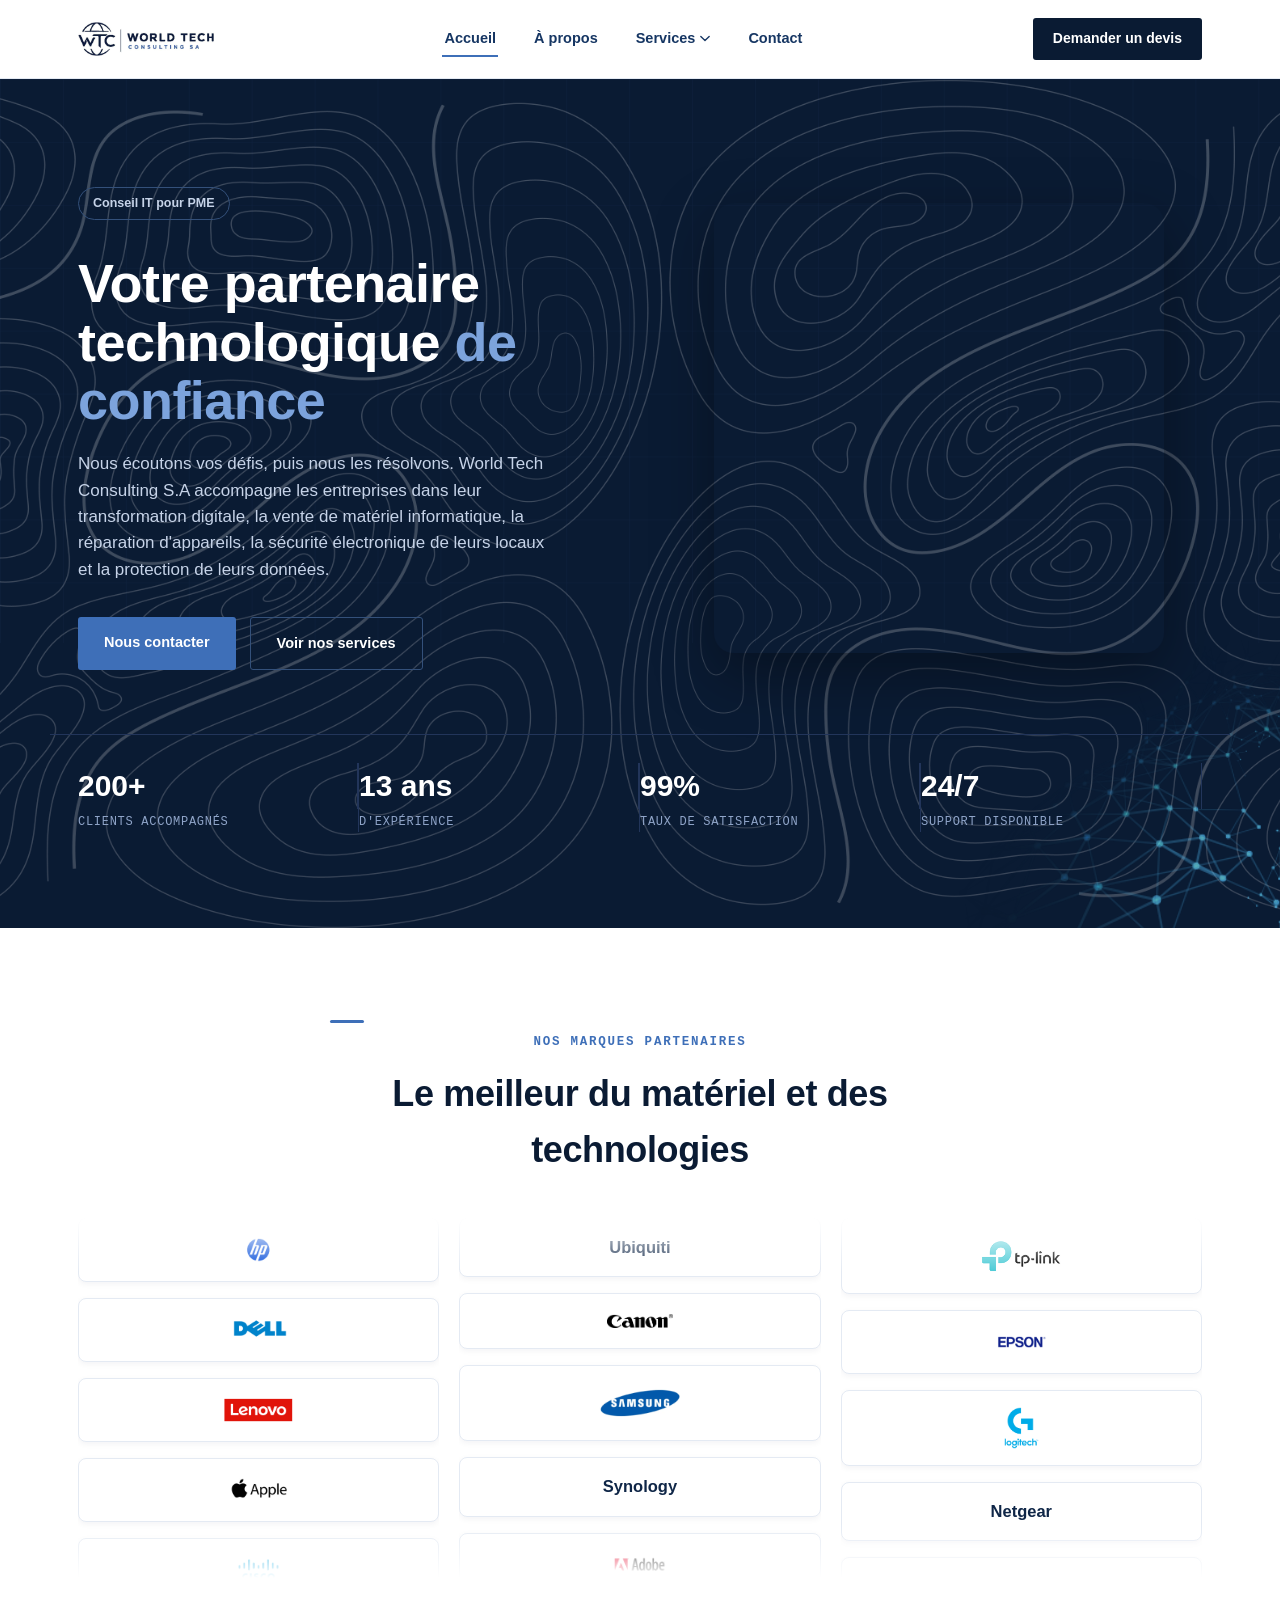
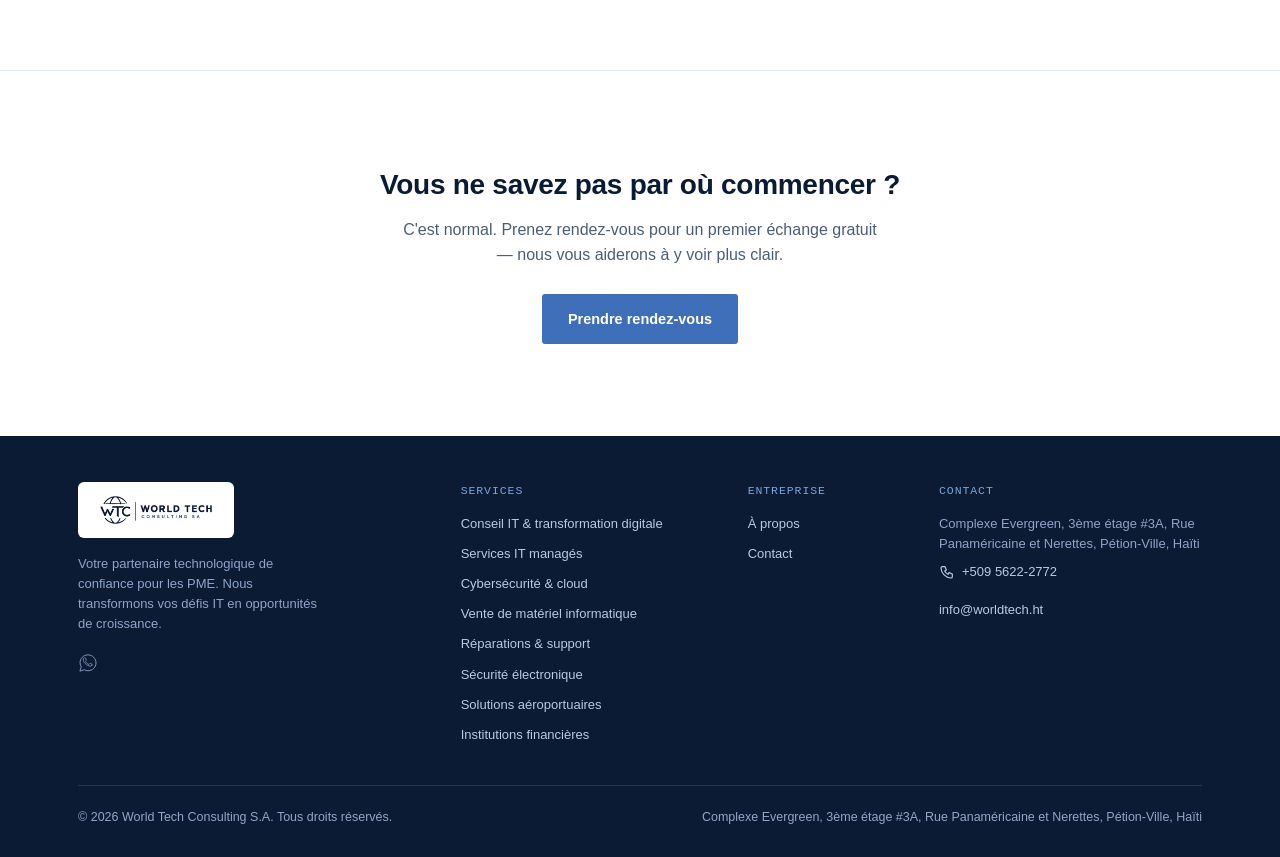
==== index.html @ 5b6a426f "Add files via upload" ====
<!DOCTYPE html>
<html lang="fr">
<head>
<meta charset="UTF-8">
<meta name="viewport" content="width=device-width, initial-scale=1.0">
<meta name="description" content="World Tech Consulting S.A — support technique, vente de matériel informatique, réparations et cybersécurité à Pétion-Ville, Haïti. Votre partenaire IT de confiance pour les PME.">
<title>World Tech Consulting S.A | Solutions Informatiques en Haïti</title>
<link rel="stylesheet" href="assets/vendor/bootstrap/bootstrap.min.css">
<link rel="stylesheet" href="css/styles.css">
<script type="application/ld+json">
{
  "@context": "https://schema.org",
  "@type": "LocalBusiness",
  "name": "World Tech Consulting S.A",
  "telephone": "+509 5622-2772",
  "email": "info@worldtech.ht",
  "address": {
    "@type": "PostalAddress",
    "streetAddress": "Complexe Evergreen, 3ème étage #3A, Rue Panaméricaine et Nerettes",
    "addressLocality": "Pétion-Ville",
    "addressCountry": "HT"
  }
}
</script>
</head>
<body>

<a href="#main-content" class="skip-link">Aller au contenu principal</a>

<header>
  <div class="container nav">
    <a href="#accueil" class="nav-logo-link" aria-label="World Tech Consulting S.A — retour à l'accueil">
      <img src="assets/logo/logo.png" alt="World Tech Consulting S.A" class="nav-logo">
    </a>
    <nav class="nav-links" id="navLinks">
      <a href="#accueil">Accueil</a>
      <a href="#apropos">À propos</a>
      <div class="nav-item-dropdown">
        <a href="#services" class="nav-dropdown-toggle">
          Services
          <svg class="nav-caret" viewBox="0 0 12 8" width="10" height="7" fill="none" aria-hidden="true"><path d="M1 1.5L6 6.5L11 1.5" stroke="currentColor" stroke-width="1.6" stroke-linecap="round" stroke-linejoin="round"/></svg>
        </a>
        <div class="nav-dropdown-panel">
          <a href="#services">Services</a>
          <a href="#materiel">Matériel</a>
          <a href="#reparations">Réparations</a>
          <a href="#securite">Sécurité</a>
          <a href="#aeroport">Aéroports</a>
          <a href="#finance">Institutions financières</a>
        </div>
      </div>
      <a href="#contact">Contact</a>
    </nav>
    <a href="#contact" class="nav-cta">Demander un devis</a>
    <button class="burger" id="burgerBtn" aria-label="Ouvrir le menu" aria-expanded="false">
      <span></span><span></span><span></span>
    </button>
  </div>
</header>

<main id="main-content" tabindex="-1">
<div class="page" id="page-accueil">
<section class="hero">
  <svg class="hero-grid" viewBox="0 0 1180 520" preserveAspectRatio="none" xmlns="http://www.w3.org/2000/svg">
    <defs>
      <pattern id="grid" width="58" height="58" patternUnits="userSpaceOnUse">
        <path d="M 58 0 L 0 0 0 58" fill="none" stroke="#16294A" stroke-width="1"/>
      </pattern>
    </defs>
    <rect width="100%" height="100%" fill="url(#grid)"/>
  </svg>
  <img src="assets/decor/topo-pattern.png" alt="" class="hero-topo" aria-hidden="true">
  <img src="assets/decor/network-graphic.png" alt="" class="hero-network" aria-hidden="true">

  <div class="container hero-inner">
    <div>
      <span class="hero-badge">Conseil IT pour PME</span>
      <h1>Votre partenaire<br>technologique <span>de confiance</span></h1>
      <p>Nous écoutons vos défis, puis nous les résolvons. World Tech Consulting S.A accompagne les entreprises dans leur transformation digitale, la vente de matériel informatique, la réparation d'appareils, la sécurité électronique de leurs locaux et la protection de leurs données.</p>
      <div class="hero-actions">
        <a href="#contact" class="btn-primary">Nous contacter</a>
        <a href="#services" class="btn-ghost">Voir nos services</a>
      </div>
    </div>

    <div class="globe-wrap hero-swap">
      <img src="assets/services/tableau-de-bord-premium.jpg" alt="Tableau de bord" class="hero-swap-img hero-swap-img--1">
      <img src="assets/services/strategie-digitale.jpg" alt="Stratégie digitale" class="hero-swap-img hero-swap-img--2">
      <img src="assets/services/analyse-de-donnees.jpg" alt="Analyse de données" class="hero-swap-img hero-swap-img--3">
      <img src="assets/services/intelligence-artificielle.jpg" alt="Intelligence artificielle" class="hero-swap-img hero-swap-img--4">
      <img src="assets/services/cybersecurite-avancee.jpg" alt="Cybersécurité avancée" class="hero-swap-img hero-swap-img--5">
      <img src="assets/services/world-tech-bot.jpg" alt="Assistant World Tech Bot" class="hero-swap-img hero-swap-img--6">
    </div>
  </div>

  <div class="container hero-stats stats-4">
    <div>
      <div class="stat-num">200+</div>
      <div class="stat-label">Clients accompagnés</div>
    </div>
    <div>
      <div class="stat-num">13&nbsp;ans</div>
      <div class="stat-label">D'expérience</div>
    </div>
    <div>
      <div class="stat-num">99%</div>
      <div class="stat-label">Taux de satisfaction</div>
    </div>
    <div>
      <div class="stat-num">24/7</div>
      <div class="stat-label">Support disponible</div>
    </div>
  </div>
</section>

<section class="section brands-section">
  <div class="container">
    <div class="section-head" style="text-align:center; margin:0 auto 40px;">
      <span class="eyebrow">Nos marques partenaires</span>
      <h2>Le meilleur du matériel et des technologies</h2>
    </div>
    <div class="marquee-wrap">
      <div class="marquee-col marquee-up">
        <div class="marquee-track">
          <span class="brand-pill"><img src="assets/marques/hp.png" alt="HP"></span>
          <span class="brand-pill"><img src="assets/marques/dell.png" alt="Dell"></span>
          <span class="brand-pill"><img src="assets/marques/lenovo.png" alt="Lenovo"></span>
          <span class="brand-pill"><img src="assets/marques/apple.png" alt="Apple"></span>
          <span class="brand-pill"><img src="assets/marques/cisco.png" alt="Cisco"></span>
          <span class="brand-pill"><img src="assets/marques/microsoft.png" alt="Microsoft"></span>
          <span class="brand-pill"><img src="assets/marques/hp.png" alt="HP"></span>
          <span class="brand-pill"><img src="assets/marques/dell.png" alt="Dell"></span>
          <span class="brand-pill"><img src="assets/marques/lenovo.png" alt="Lenovo"></span>
          <span class="brand-pill"><img src="assets/marques/apple.png" alt="Apple"></span>
          <span class="brand-pill"><img src="assets/marques/cisco.png" alt="Cisco"></span>
          <span class="brand-pill"><img src="assets/marques/microsoft.png" alt="Microsoft"></span>
        </div>
      </div>
      <div class="marquee-col marquee-down">
        <div class="marquee-track">
          <span class="brand-pill">Ubiquiti</span>
          <span class="brand-pill brand-pill-sm"><img src="assets/marques/canon.png" alt="Canon"></span>
          <span class="brand-pill brand-pill-lg"><img src="assets/marques/samsung-fit.png" alt="Samsung"></span>
          <span class="brand-pill">Synology</span>
          <span class="brand-pill"><img src="assets/marques/adobe.png" alt="Adobe"></span>
          <span class="brand-pill brand-pill-md"><img src="assets/marques/asus-fit.png" alt="Asus"></span>
          <span class="brand-pill">Ubiquiti</span>
          <span class="brand-pill brand-pill-sm"><img src="assets/marques/canon.png" alt="Canon"></span>
          <span class="brand-pill brand-pill-lg"><img src="assets/marques/samsung-fit.png" alt="Samsung"></span>
          <span class="brand-pill">Synology</span>
          <span class="brand-pill"><img src="assets/marques/adobe.png" alt="Adobe"></span>
          <span class="brand-pill brand-pill-md"><img src="assets/marques/asus-fit.png" alt="Asus"></span>
        </div>
      </div>
      <div class="marquee-col marquee-up marquee-hide-mobile">
        <div class="marquee-track">
          <span class="brand-pill brand-pill-lg"><img src="assets/marques/tp-link-fit.png" alt="TP-Link"></span>
          <span class="brand-pill"><img src="assets/marques/epson.png" alt="Epson"></span>
          <span class="brand-pill brand-pill-lg"><img src="assets/marques/logitech-fit.png" alt="Logitech"></span>
          <span class="brand-pill">Netgear</span>
          <span class="brand-pill">Kaspersky</span>
          <span class="brand-pill">ESET</span>
          <span class="brand-pill brand-pill-lg"><img src="assets/marques/tp-link-fit.png" alt="TP-Link"></span>
          <span class="brand-pill"><img src="assets/marques/epson.png" alt="Epson"></span>
          <span class="brand-pill brand-pill-lg"><img src="assets/marques/logitech-fit.png" alt="Logitech"></span>
          <span class="brand-pill">Netgear</span>
          <span class="brand-pill">Kaspersky</span>
          <span class="brand-pill">ESET</span>
        </div>
      </div>
    </div>
  </div>
</section>

<section class="section cta-secondary">
  <div class="container" style="text-align:center;">
    <h2 style="font-size: clamp(22px,2.6vw,28px); margin-bottom:12px;">Vous ne savez pas par où commencer ?</h2>
    <p style="color:#4C5C77; max-width:480px; margin:0 auto 26px;">C'est normal. Prenez rendez-vous pour un premier échange gratuit — nous vous aiderons à y voir plus clair.</p>
    <a href="#contact" class="btn-primary">Prendre rendez-vous</a>
  </div>
</section>


</div>

<div class="page" id="page-services" style="display:none;">
<section class="section">
  <div class="container">
    <div class="section-head">
      <span class="eyebrow">Nos services</span>
      <h2>Des solutions IT adaptées à votre réalité</h2>
      <p class="section-lead">Conseil, matériel, infrastructure managée ou cybersécurité — nous couvrons l'ensemble de vos besoins technologiques avec une approche sur mesure.</p>
    </div>

    <div class="service-block-photo">
      <div class="sb-photo">
        <img src="assets/services/conseil-it-et-transformation-digitale.png" alt="Conseil IT & transformation digitale" loading="lazy">
      </div>
      <div class="sb-content">
        <div class="service-block-icon">
          <svg viewBox="0 0 40 40" fill="none"><circle cx="20" cy="20" r="4" stroke="#3E6FB8" stroke-width="2"/><path d="M20 4v6M20 30v6M4 20h6M30 20h6M8 8l4 4M28 28l4 4M32 8l-4 4M12 28l-4 4" stroke="#3E6FB8" stroke-width="2"/></svg>
        </div>
        <h3>Conseil IT &amp; transformation digitale</h3>
        <p class="service-sub">Modernisez vos processus, gagnez en compétitivité</p>
        <p>La transformation digitale n'est pas une fin en soi — c'est un levier de croissance. Nous vous aidons à identifier les opportunités technologiques qui correspondent à votre métier et à les concrétiser de façon pragmatique.</p>
        <ul class="service-checklist">
          <li>Audit complet de votre infrastructure et de vos processus existants</li>
          <li>Feuille de route digitale claire, priorisée et budgétisée</li>
          <li>Accompagnement au changement et formation de vos équipes</li>
          <li>Sélection et intégration des outils adaptés à votre taille</li>
        </ul>
        <a href="#contact" class="btn-primary btn-sm">Demander un devis</a>
      </div>
    </div>

    <div class="service-block-photo service-block-photo--reverse">
      <div class="sb-photo">
        <img src="assets/services/services-it-manages.png" alt="Services IT managés" loading="lazy">
      </div>
      <div class="sb-content">
        <div class="service-block-icon">
          <svg viewBox="0 0 40 40" fill="none"><rect x="6" y="10" width="28" height="6" rx="1" stroke="#3E6FB8" stroke-width="2"/><rect x="6" y="24" width="28" height="6" rx="1" stroke="#3E6FB8" stroke-width="2"/></svg>
        </div>
        <h3>Services IT managés</h3>
        <p class="service-sub">Votre IT entre de bonnes mains, 24h/24</p>
        <p>Externalisez la gestion de votre infrastructure IT à une équipe d'experts dédiés. Nous assurons la surveillance, la maintenance et le support de vos systèmes pour que vous puissiez vous concentrer sur votre cœur de métier.</p>
        <ul class="service-checklist">
          <li>Surveillance proactive 24/7 de vos serveurs et réseaux</li>
          <li>Helpdesk réactif avec un interlocuteur dédié</li>
          <li>Maintenance préventive et mises à jour planifiées</li>
          <li>Rapports mensuels de performance et recommandations</li>
        </ul>
        <a href="#contact" class="btn-primary btn-sm">Demander un devis</a>
      </div>
    </div>

    <div class="service-block-photo">
      <div class="sb-photo">
        <img src="assets/services/cybersecurite-et-cloud.png" alt="Cybersécurité & cloud" loading="lazy">
      </div>
      <div class="sb-content">
        <div class="service-block-icon">
          <img src="assets/icons/cybersecurite-blue.png" alt="" class="service-block-icon-img">
        </div>
        <h3>Cybersécurité &amp; cloud</h3>
        <p class="service-sub">Protégez vos données, migrez en toute sérénité</p>
        <p>Les cybermenaces évoluent constamment. Nous mettons en place des défenses robustes et des architectures cloud sécurisées, adaptées à votre budget et à vos obligations réglementaires.</p>
        <ul class="service-checklist">
          <li>Audit de sécurité et analyse des vulnérabilités</li>
          <li>Mise en place de politiques de sécurité et de sauvegarde</li>
          <li>Migration cloud sécurisée (Azure, AWS, Google Cloud)</li>
          <li>Formation de vos collaborateurs aux bonnes pratiques</li>
        </ul>
        <a href="#contact" class="btn-primary btn-sm">Demander un devis</a>
      </div>
    </div>

    <div class="service-block-photo service-block-photo--reverse">
      <div class="sb-photo">
        <img src="assets/services/vente-de-materiel-informatique.png" alt="Vente de matériel informatique" loading="lazy">
      </div>
      <div class="sb-content">
        <div class="service-block-icon">
          <svg viewBox="0 0 40 40" fill="none"><rect x="6" y="8" width="28" height="18" rx="2" stroke="#3E6FB8" stroke-width="2"/><path d="M14 32h12" stroke="#3E6FB8" stroke-width="2"/></svg>
        </div>
        <h3>Vente de matériel informatique</h3>
        <p class="service-sub">Le bon équipement, au bon prix, bien installé</p>
        <p>Nous vous fournissons du matériel informatique de qualité — ordinateurs, serveurs, équipements réseau, imprimantes et périphériques — sélectionné selon vos besoins réels et votre budget. Chaque vente inclut la livraison, l'installation et la configuration sur site.</p>
        <ul class="service-checklist">
          <li>Ordinateurs portables et de bureau (professionnels et grand public)</li>
          <li>Serveurs, NAS et équipements réseau (switches, routeurs, access points)</li>
          <li>Imprimantes, scanners et périphériques bureautiques</li>
          <li>Installation, configuration et mise en service incluses</li>
        </ul>
        <a href="#contact" class="btn-primary btn-sm">Demander un devis</a>
      </div>
    </div>

    <div class="service-block-photo">
      <div class="sb-photo">
        <img src="assets/services/reparations-et-support-technique.png" alt="Réparations & support technique" loading="lazy">
      </div>
      <div class="sb-content">
        <div class="service-block-icon">
          <svg viewBox="0 0 40 40" fill="none"><path d="M27 8l5 5-14 14-6 1 1-6 14-14z" stroke="#3E6FB8" stroke-width="2" stroke-linejoin="round"/></svg>
        </div>
        <h3>Réparations &amp; support technique</h3>
        <p class="service-sub">Votre appareil en panne ? On s'en occupe.</p>
        <p>Réparation d'ordinateurs, laptops et mobiles, support technique, récupération de données et installation — nos techniciens certifiés interviennent rapidement pour minimiser votre temps d'arrêt.</p>
        <ul class="service-checklist">
          <li>Réparation matérielle : écran, batterie, carte mère</li>
          <li>Support technique et dépannage logiciel</li>
          <li>Récupération de données sur tous supports</li>
          <li>Diagnostic gratuit avant toute intervention</li>
        </ul>
        <a href="#contact" class="btn-primary btn-sm">Demander un devis</a>
      </div>
    </div>

    <div class="section-head" style="text-align:center; margin:64px auto 36px;">
      <span class="eyebrow">Infrastructures &amp; connectivité</span>
      <h2>Des fondations réseau solides pour votre entreprise</h2>
      <p class="section-lead">Au-delà du support quotidien, nous concevons et installons les infrastructures réseau, Wi-Fi, télécom et énergie qui font tourner votre entreprise.</p>
    </div>
    <div class="why-cards">
      <div class="why-card">
        <svg viewBox="0 0 28 28" fill="none"><circle cx="14" cy="6" r="3" stroke="#3E6FB8" stroke-width="1.8"/><circle cx="6" cy="22" r="3" stroke="#3E6FB8" stroke-width="1.8"/><circle cx="22" cy="22" r="3" stroke="#3E6FB8" stroke-width="1.8"/><path d="M14 9v6M14 15L6 19M14 15l8 4" stroke="#3E6FB8" stroke-width="1.8"/></svg>
        <h3>Réseaux informatiques d'entreprise</h3>
        <p>Conception et mise en œuvre de réseaux répondant à vos exigences de connectivité et de disponibilité.</p>
      </div>
      <div class="why-card">
        <svg viewBox="0 0 28 28" fill="none"><path d="M4 11a16 16 0 0120 0M8 15.5a10 10 0 0112 0M12 20a4 4 0 014 0" stroke="#3E6FB8" stroke-width="1.8" stroke-linecap="round"/><circle cx="14" cy="24" r="1.4" fill="#3E6FB8"/></svg>
        <h3>Wi-Fi professionnel</h3>
        <p>Des solutions Wi-Fi pensées pour une connectivité fiable dans vos bureaux ou espaces recevant du public.</p>
      </div>
      <div class="why-card">
        <svg viewBox="0 0 28 28" fill="none"><circle cx="14" cy="6" r="2" stroke="#3E6FB8" stroke-width="1.8"/><path d="M14 8v16M9 11a7 7 0 0110 0M6 7a11 11 0 0116 0" stroke="#3E6FB8" stroke-width="1.8" stroke-linecap="round"/></svg>
        <h3>Télécommunications</h3>
        <p>Des infrastructures de télécommunication adaptées à vos besoins de communication internes et externes.</p>
      </div>
      <div class="why-card">
        <svg viewBox="0 0 28 28" fill="none"><path d="M14 3l10 4v7c0 6.5-4.5 10-10 11-5.5-1-10-4.5-10-11V7l10-4z" stroke="#3E6FB8" stroke-width="1.8" stroke-linejoin="round"/><path d="M15.5 9l-5 7h4l-1 5 6-8h-4l1-4z" fill="#3E6FB8"/></svg>
        <h3>Solutions énergétiques de protection</h3>
        <p>Onduleurs et solutions de protection électrique pour assurer la disponibilité de vos équipements sensibles.</p>
      </div>
    </div>
  </div>
</section>


<section class="section section-alt">
  <div class="container">
    <div class="section-head" style="text-align:center; margin:0 auto 44px;">
      <span class="eyebrow">Notre approche</span>
      <h2>Un processus simple et transparent</h2>
    </div>
    <div class="process-grid">
      <div class="process-card" style="text-align:center;">
        <div class="process-circle">01</div>
        <h3>Écoute &amp; diagnostic</h3>
        <p>nous prenons le temps de comprendre votre entreprise, vos défis et vos objectifs avant de proposer quoi que ce soit.</p>
      </div>
      <div class="process-card" style="text-align:center;">
        <div class="process-circle">02</div>
        <h3>Proposition sur mesure</h3>
        <p>nous élaborons une solution adaptée à votre réalité, avec un budget clair et un calendrier réaliste.</p>
      </div>
      <div class="process-card" style="text-align:center;">
        <div class="process-circle">03</div>
        <h3>Mise en œuvre</h3>
        <p>notre équipe déploie la solution en minimisant les perturbations de votre activité.</p>
      </div>
      <div class="process-card" style="text-align:center;">
        <div class="process-circle">04</div>
        <h3>Suivi &amp; optimisation</h3>
        <p>nous restons à vos côtés après la mise en place pour ajuster, optimiser et faire évoluer la solution.</p>
      </div>
    </div>
  </div>
</section>


<section class="section" id="pourquoi">
  <div class="container">
    <span class="eyebrow">Pourquoi nous choisir</span>
    <h2 style="margin: 14px 0 20px; font-size: clamp(24px,2.8vw,32px); max-width:640px;">Une approche humaine au service de la technologie</h2>
    <p class="section-lead" style="border-left:3px solid #3E6FB8; padding-left:18px; max-width:520px; margin-bottom:40px;">Nous ne faisons pas que conseiller. Nous équipons, sécurisons et faisons évoluer votre infrastructure IT de A à Z.</p>

    <div class="why-cards">
      <div class="why-card">
        <svg viewBox="0 0 28 28" fill="none"><path d="M5 7h18v12H12l-5 4v-4H5V7z" stroke="#3E6FB8" stroke-width="1.8"/></svg>
        <h3>Approche consultative</h3>
        <p>Nous commençons toujours par comprendre votre métier avant de proposer une solution technologique.</p>
      </div>
      <div class="why-card">
        <svg viewBox="0 0 28 28" fill="none"><path d="M14 4l3 6 7 1-5 5 1 7-6-3-6 3 1-7-5-5 7-1z" stroke="#3E6FB8" stroke-width="1.8" stroke-linejoin="round"/></svg>
        <h3>Expertise certifiée</h3>
        <p>Notre équipe détient les certifications les plus reconnues du secteur IT.</p>
      </div>
      <div class="why-card">
        <svg viewBox="0 0 28 28" fill="none"><path d="M6 14l5 5 11-11" stroke="#3E6FB8" stroke-width="2" stroke-linecap="round" stroke-linejoin="round"/></svg>
        <h3>Tarification transparente</h3>
        <p>Pas de surprises. Des devis clairs, des engagements tenus, des résultats mesurables.</p>
      </div>
      <div class="why-card">
        <svg viewBox="0 0 28 28" fill="none"><path d="M14 4a8 8 0 00-8 8v5a2 2 0 002 2h1v-7H6a8 8 0 0116 0h-3v7h1a2 2 0 002-2v-5a8 8 0 00-8-8z" stroke="#3E6FB8" stroke-width="1.6"/></svg>
        <h3>Support réactif</h3>
        <p>Un interlocuteur dédié et une équipe disponible pour répondre à vos besoins en temps réel.</p>
      </div>
    </div>
  </div>
</section>


<section class="section cta-final">
  <div class="container cta-final-inner">
    <div>
      <span class="eyebrow" style="color:#7CA3DC;">Prêt à démarrer ?</span>
      <h2 style="color:#fff; margin:10px 0 14px; font-size: clamp(24px,2.8vw,32px);">Parlons de votre projet</h2>
      <p style="color:#C6D3E8; max-width:480px;">Chaque entreprise est unique. Prenez rendez-vous pour un premier échange gratuit et sans engagement — nous vous proposerons une approche personnalisée adaptée à vos enjeux.</p>
    </div>
    <a href="#contact" class="btn-primary" style="white-space:nowrap;">Prendre rendez-vous</a>
  </div>
</section>


</div>

<div class="page" id="page-materiel" style="display:none;">
<section class="section section-alt">
  <div class="container">
    <div class="section-head" style="text-align:center; margin:0 auto 20px;">
      <span class="eyebrow">Matériel informatique</span>
      <h2>Équipez votre entreprise avec les meilleures marques</h2>
      <p class="section-lead" style="margin:14px auto 0;">Ordinateurs, serveurs, réseau, imprimantes et accessoires — nous vous fournissons le matériel adapté à vos besoins, avec installation et support inclus.</p>
    </div>
    <div style="display:flex; gap:14px; justify-content:center; margin-bottom:56px;">
      <a href="#contact" class="btn-primary">Demander un devis</a>
      <a href="#contact" class="btn-ghost" style="border-color:#C7D3E3; color:var(--navy-900);">Nous contacter</a>
    </div>

    <div class="section-head" style="text-align:center; margin:0 auto 36px;">
      <span class="eyebrow">Nos catégories</span>
      <h2 style="font-size:24px;">Tout le matériel dont vous avez besoin</h2>
    </div>
    <div class="cat-grid">
      <div class="cat-card">
        <div class="cat-photo"><img src="assets/services/ordinateurs-portables.webp" alt="" loading="lazy"></div>
        <div class="cat-icon"><svg viewBox="0 0 24 24" fill="none"><rect x="3" y="4" width="18" height="12" rx="1.5" stroke="#fff" stroke-width="1.6"/><path d="M8 20h8" stroke="#fff" stroke-width="1.6"/></svg></div>
        <h4>Ordinateurs portables</h4>
        <p>PC portables professionnels et grand public des meilleures marques.</p>
        <div class="tag-row"><span>HP</span><span>Dell</span><span>Lenovo</span><span>Apple</span><span>Asus</span></div>
      </div>
      <div class="cat-card">
        <div class="cat-photo"><img src="assets/services/ordinateur-de-bureau.webp" alt="" loading="lazy"></div>
        <div class="cat-icon"><svg viewBox="0 0 24 24" fill="none"><rect x="4" y="4" width="16" height="11" rx="1.5" stroke="#fff" stroke-width="1.6"/><path d="M9 19h6M12 15v4" stroke="#fff" stroke-width="1.6"/></svg></div>
        <h4>Ordinateurs de bureau</h4>
        <p>Tours, all-in-one et mini PC configurés selon vos besoins.</p>
        <div class="tag-row"><span>HP</span><span>Dell</span><span>Lenovo</span><span>Apple</span></div>
      </div>
      <div class="cat-card">
        <div class="cat-photo"><img src="assets/services/serveurs-et-stockage.webp" alt="" loading="lazy"></div>
        <div class="cat-icon"><img src="assets/icons/cloud-serveurs-white.png" alt="" class="cat-icon-img"></div>
        <h4>Serveurs &amp; stockage</h4>
        <p>Serveurs rack et tour, NAS et solutions de sauvegarde.</p>
        <div class="tag-row"><span>HP</span><span>Dell</span><span>Synology</span><span>Seagate</span><span>WD</span></div>
      </div>
      <div class="cat-card">
        <div class="cat-photo"><img src="assets/services/reseau-et-connectivite.webp" alt="" loading="lazy"></div>
        <div class="cat-icon"><img src="assets/icons/reseau-connectivite-white.png" alt="" class="cat-icon-img"></div>
        <h4>Réseau &amp; connectivité</h4>
        <p>Routeurs, switches, access points et câblage réseau.</p>
        <div class="tag-row"><span>Cisco</span><span>Ubiquiti</span><span>TP-Link</span><span>Netgear</span></div>
      </div>
      <div class="cat-card">
        <div class="cat-photo"><img src="assets/services/imprimantes-et-consommables.webp" alt="" loading="lazy"></div>
        <div class="cat-icon"><svg viewBox="0 0 24 24" fill="none"><rect x="4" y="4" width="16" height="12" rx="1.5" stroke="#fff" stroke-width="1.6"/><path d="M4 12h16" stroke="#fff" stroke-width="1.6"/></svg></div>
        <h4>Imprimantes &amp; consommables</h4>
        <p>Imprimantes laser et jet d'encre, scanners, consommables d'origine.</p>
        <div class="tag-row"><span>HP</span><span>Canon</span><span>Epson</span><span>Brother</span></div>
      </div>
      <div class="cat-card">
        <div class="cat-photo"><img src="assets/services/ecrans-et-peripheriques.webp" alt="" loading="lazy"></div>
        <div class="cat-icon"><svg viewBox="0 0 24 24" fill="none"><rect x="3" y="4" width="18" height="12" rx="1.5" stroke="#fff" stroke-width="1.6"/><path d="M8 20h8" stroke="#fff" stroke-width="1.6"/></svg></div>
        <h4>Écrans &amp; périphériques</h4>
        <p>Moniteurs, claviers, souris, webcams et accessoires bureautiques.</p>
        <div class="tag-row"><span>LG</span><span>Samsung</span><span>Dell</span><span>Logitech</span></div>
      </div>
      <div class="cat-card">
        <div class="cat-photo"><img src="assets/services/tablettes-et-mobiles.jpg" alt="" loading="lazy"></div>
        <div class="cat-icon"><svg viewBox="0 0 24 24" fill="none"><rect x="7" y="3" width="10" height="18" rx="1.5" stroke="#fff" stroke-width="1.6"/><path d="M11 18h2" stroke="#fff" stroke-width="1.6"/></svg></div>
        <h4>Tablettes &amp; mobiles</h4>
        <p>Tablettes et smartphones professionnels pour vos équipes en mobilité.</p>
        <div class="tag-row"><span>Apple</span><span>Samsung</span><span>Lenovo</span></div>
      </div>
      <div class="cat-card">
        <div class="cat-photo"><img src="assets/services/logiciels-et-licences.webp" alt="" loading="lazy"></div>
        <div class="cat-icon"><img src="assets/icons/logiciels-code-white.png" alt="" class="cat-icon-img"></div>
        <h4>Logiciels &amp; licences</h4>
        <p>Licences Microsoft 365, Windows, antivirus et logiciels professionnels.</p>
        <div class="tag-row"><span>Microsoft</span><span>Adobe</span><span>Kaspersky</span><span>ESET</span></div>
      </div>
    </div>
  </div>
</section>


<section class="section" id="produits">
  <div class="container">
    <div class="section-head" style="text-align:center; margin:0 auto 40px;">
      <span class="eyebrow">Produits phares</span>
      <h2>Nos équipements les plus demandés</h2>
    </div>
    <div class="product-grid">
      <div class="product-card">
        <div class="product-tags"><span class="ptag">Ordinateur portable</span><span class="ptag ptag-accent">Populaire</span></div>
        <h4>HP EliteBook 840 G10</h4>
        <p>Intel Core i7, 16 Go RAM, SSD 512 Go — idéal pour les professionnels exigeants.</p>
        <a href="#contact">Demander un prix →</a>
      </div>
      <div class="product-card">
        <div class="product-tags"><span class="ptag">Serveur</span><span class="ptag ptag-accent">Recommandé</span></div>
        <h4>Dell PowerEdge T150</h4>
        <p>Serveur tour compact, Intel Xeon, idéal pour les PME souhaitant héberger leurs données en local.</p>
        <a href="#contact">Demander un prix →</a>
      </div>
      <div class="product-card">
        <div class="product-tags"><span class="ptag">Réseau</span><span class="ptag ptag-accent">Nouveau</span></div>
        <h4>Ubiquiti UniFi AP</h4>
        <p>Access point Wi-Fi 6 professionnel pour une couverture réseau optimale dans vos locaux.</p>
        <a href="#contact">Demander un prix →</a>
      </div>
      <div class="product-card">
        <div class="product-tags"><span class="ptag">Imprimante</span><span class="ptag ptag-accent">Best-seller</span></div>
        <h4>HP LaserJet Pro M404dn</h4>
        <p>Imprimante laser monochrome rapide et économique, parfaite pour les bureaux.</p>
        <a href="#contact">Demander un prix →</a>
      </div>
    </div>
  </div>
</section>


<section class="section section-alt">
  <div class="container">
    <div class="section-head" style="text-align:center; margin:0 auto 40px;">
      <span class="eyebrow">Inclus avec chaque achat</span>
      <h2>Plus qu'une vente, un accompagnement complet</h2>
    </div>
    <div class="why-cards">
      <div class="why-card">
        <svg viewBox="0 0 28 28" fill="none"><path d="M3 8h14v9H3zM17 12h5l3 4v1h-8v-5z" stroke="#3E6FB8" stroke-width="1.6" stroke-linejoin="round"/><circle cx="8" cy="21" r="2" stroke="#3E6FB8" stroke-width="1.6"/><circle cx="20" cy="21" r="2" stroke="#3E6FB8" stroke-width="1.6"/></svg>
        <h3>Livraison sur site</h3>
        <p>Nous livrons votre matériel directement dans vos locaux à Pétion Ville et environs.</p>
      </div>
      <div class="why-card">
        <svg viewBox="0 0 28 28" fill="none"><circle cx="14" cy="14" r="3.5" stroke="#3E6FB8" stroke-width="1.6"/><path d="M14 4v3M14 21v3M4 14h3M21 14h3M7 7l2 2M19 19l2 2M21 7l-2 2M9 19l-2 2" stroke="#3E6FB8" stroke-width="1.6"/></svg>
        <h3>Installation &amp; configuration</h3>
        <p>Nos techniciens installent et configurent votre équipement selon vos besoins spécifiques.</p>
      </div>
      <div class="why-card">
        <svg viewBox="0 0 28 28" fill="none"><path d="M14 3l9 4v6c0 6-4 9.5-9 12-5-2.5-9-6-9-12V7l9-4z" stroke="#3E6FB8" stroke-width="1.6" stroke-linejoin="round"/><path d="M10 14l3 3 5-6" stroke="#3E6FB8" stroke-width="1.6" stroke-linecap="round" stroke-linejoin="round"/></svg>
        <h3>Garantie &amp; SAV</h3>
        <p>Tous nos produits sont garantis constructeur avec un service après-vente réactif.</p>
      </div>
      <div class="why-card">
        <svg viewBox="0 0 28 28" fill="none"><circle cx="14" cy="14" r="11" stroke="#3E6FB8" stroke-width="1.6"/><path d="M9 14.5l3 3 7-7" stroke="#3E6FB8" stroke-width="1.6" stroke-linecap="round" stroke-linejoin="round"/></svg>
        <h3>Support technique</h3>
        <p>Notre équipe reste disponible après l'achat pour tout problème ou question technique.</p>
      </div>
    </div>
  </div>
</section>


<section class="section cta-final">
  <div class="container" style="text-align:center;">
    <h2 style="color:#fff; font-size: clamp(22px,2.6vw,28px); margin-bottom:12px;">Besoin d'un devis pour votre entreprise ?</h2>
    <p style="color:#C6D3E8; max-width:520px; margin:0 auto 26px;">Contactez-nous avec la liste de votre matériel souhaité — nous vous répondons sous 24h avec une offre personnalisée.</p>
    <a href="#contact" class="btn-primary">Demander un devis</a>
  </div>
</section>


</div>

<div class="page" id="page-reparations" style="display:none;">
<section class="section">
  <div class="container">
    <div class="section-head" style="text-align:center; margin:0 auto 20px;">
      <span class="eyebrow">Réparations &amp; support</span>
      <h2>Votre appareil en panne ? On s'en occupe.</h2>
      <p class="section-lead" style="margin:14px auto 0;">Ordinateurs, laptops, mobiles, serveurs — nos techniciens certifiés diagnostiquent et réparent rapidement vos équipements pour minimiser votre temps d'arrêt.</p>
    </div>
    <div style="display:flex; gap:14px; justify-content:center; margin-bottom:56px; flex-wrap:wrap;">
      <a href="#contact" class="btn-primary">Nous contacter</a>
      <a href="tel:+50956222772" class="btn-ghost" style="border-color:#C7D3E3; color:var(--navy-900);"><svg class="tel-ic" viewBox="0 0 24 24" width="16" height="16" fill="none" stroke="currentColor" stroke-width="1.8" stroke-linecap="round" stroke-linejoin="round" aria-hidden="true"><path d="M5 4h4l2 5-2.5 1.5a11 11 0 005 5L15 13l5 2v4a2 2 0 01-2 2A16 16 0 013 6a2 2 0 012-2z"/></svg>+509 5622-2772</a>
    </div>

    <div class="section-head" style="text-align:center; margin:0 auto 36px;">
      <span class="eyebrow">Nos prestations</span>
      <h2 style="font-size:24px;">Tout ce dont vous avez besoin</h2>
    </div>

    <div class="service-block-photo">
      <div class="sb-photo">
        <img src="assets/services/reparation-dappareils.webp" alt="Réparation d'appareils" loading="lazy">
      </div>
      <div class="sb-content">
        <div class="service-block-icon">
          <img src="assets/icons/reparation-appareils-blue.png" alt="" class="service-block-icon-img">
        </div>
        <h3>Réparation d'appareils</h3>
        <p class="service-sub">Ordinateurs, laptops et mobiles</p>
        <p>Panne matérielle, écran cassé, batterie défaillante, surchauffe — nos techniciens diagnostiquent et réparent tous types d'appareils informatiques et mobiles avec des pièces d'origine.</p>
        <ul class="service-checklist">
          <li>Remplacement d'écran, clavier, batterie</li>
          <li>Réparation carte mère et composants internes</li>
          <li>Nettoyage et maintenance préventive</li>
          <li>Diagnostic complet offert avant devis</li>
        </ul>
      </div>
    </div>

    <div class="service-block-photo">
      <div class="sb-photo">
        <img src="assets/services/support-technique.webp" alt="Support technique" loading="lazy">
      </div>
      <div class="sb-content">
        <div class="service-block-icon">
          <svg viewBox="0 0 40 40" fill="none"><circle cx="20" cy="20" r="6" stroke="#3E6FB8" stroke-width="2"/><path d="M20 4v6M20 30v6M4 20h6M30 20h6M9 9l4.5 4.5M30.5 30.5L35 35M35 9l-4.5 4.5M13.5 30.5L9 35" stroke="#3E6FB8" stroke-width="2"/></svg>
        </div>
        <h3>Support technique</h3>
        <p class="service-sub">Assistance et dépannage expert</p>
        <p>Virus, lenteurs, problèmes réseau, logiciels qui ne démarrent plus — notre équipe intervient rapidement pour résoudre tous vos problèmes techniques, sur site ou à distance.</p>
        <ul class="service-checklist">
          <li>Suppression de virus et malwares</li>
          <li>Optimisation et accélération des systèmes</li>
          <li>Dépannage réseau et connectivité</li>
          <li>Support à distance disponible</li>
        </ul>
      </div>
    </div>

    <div class="service-block-photo">
      <div class="sb-photo">
        <img src="assets/services/installation-et-configuration.webp" alt="Installation & configuration" loading="lazy">
      </div>
      <div class="sb-content">
        <div class="service-block-icon">
          <img src="assets/icons/installation-configuration-blue.png" alt="" class="service-block-icon-img">
        </div>
        <h3>Installation &amp; configuration</h3>
        <p class="service-sub">Mise en service complète de vos équipements</p>
        <p>Nouvel ordinateur, nouveau réseau ou nouveau logiciel — nous prenons en charge l'installation, la configuration et la mise en service de tous vos équipements informatiques.</p>
        <ul class="service-checklist">
          <li>Installation et configuration Windows / macOS</li>
          <li>Mise en place de réseaux Wi-Fi et filaires</li>
          <li>Configuration de messagerie et Microsoft 365</li>
          <li>Migration de données vers un nouvel appareil</li>
        </ul>
      </div>
    </div>

    <div class="service-block-photo">
      <div class="sb-photo">
        <img src="assets/services/recuperation-de-donnees.webp" alt="Récupération de données" loading="lazy">
      </div>
      <div class="sb-content">
        <div class="service-block-icon">
          <svg viewBox="0 0 40 40" fill="none"><rect x="8" y="6" width="24" height="28" rx="2" stroke="#3E6FB8" stroke-width="2"/><path d="M14 14h12M14 20h12M14 26h6" stroke="#3E6FB8" stroke-width="2"/></svg>
        </div>
        <h3>Récupération de données</h3>
        <p class="service-sub">Vos données sont précieuses — on les récupère</p>
        <p>Disque dur défaillant, suppression accidentelle, formatage involontaire — nos experts en récupération de données utilisent des outils professionnels pour retrouver vos fichiers perdus.</p>
        <ul class="service-checklist">
          <li>Récupération sur disques durs HDD et SSD</li>
          <li>Récupération sur clés USB et cartes mémoire</li>
          <li>Récupération après formatage ou suppression</li>
          <li>Diagnostic gratuit avant intervention</li>
        </ul>
      </div>
    </div>
  </div>
</section>


<section class="section section-alt">
  <div class="container">
    <div class="section-head" style="text-align:center; margin:0 auto 44px;">
      <span class="eyebrow">Comment ça marche</span>
      <h2>Un processus simple et transparent</h2>
    </div>
    <div class="process-grid">
      <div class="process-card" style="text-align:center;">
        <div class="process-circle">01</div>
        <h3>Dépôt &amp; diagnostic</h3>
        <p>Apportez votre appareil en boutique ou contactez-nous. Nous effectuons un diagnostic complet et gratuit.</p>
      </div>
      <div class="process-card" style="text-align:center;">
        <div class="process-circle">02</div>
        <h3>Devis clair</h3>
        <p>Vous recevez un devis détaillé avant toute intervention. Pas de surprise, pas de frais cachés.</p>
      </div>
      <div class="process-card" style="text-align:center;">
        <div class="process-circle">03</div>
        <h3>Réparation rapide</h3>
        <p>Nos techniciens interviennent dans les meilleurs délais avec des pièces de qualité.</p>
      </div>
      <div class="process-card" style="text-align:center;">
        <div class="process-circle">04</div>
        <h3>Restitution &amp; garantie</h3>
        <p>Votre appareil vous est rendu fonctionnel avec une garantie sur la réparation effectuée.</p>
      </div>
    </div>
  </div>
</section>


<section class="section">
  <div class="container">
    <div class="section-head" style="text-align:center; margin:0 auto 44px;">
      <span class="eyebrow">Pourquoi nous faire confiance</span>
      <h2>Des techniciens certifiés à votre service</h2>
    </div>
    <div class="why-cards">
      <div class="why-card">
        <svg viewBox="0 0 28 28" fill="none"><circle cx="14" cy="9" r="5" stroke="#3E6FB8" stroke-width="1.6"/><path d="M10 13l-2 10 6-3 6 3-2-10" stroke="#3E6FB8" stroke-width="1.6" stroke-linejoin="round"/></svg>
        <h3>Techniciens certifiés</h3>
        <p>Notre équipe est formée et certifiée sur les principales marques et systèmes.</p>
      </div>
      <div class="why-card">
        <svg viewBox="0 0 28 28" fill="none"><circle cx="14" cy="14" r="11" stroke="#3E6FB8" stroke-width="1.6"/><path d="M14 8v6l4 3" stroke="#3E6FB8" stroke-width="1.6" stroke-linecap="round"/></svg>
        <h3>Délais rapides</h3>
        <p>La plupart des réparations courantes sont effectuées en 24 à 48 heures.</p>
      </div>
      <div class="why-card">
        <svg viewBox="0 0 28 28" fill="none"><path d="M14 3l9 4v6c0 6-4 9.5-9 12-5-2.5-9-6-9-12V7l9-4z" stroke="#3E6FB8" stroke-width="1.6" stroke-linejoin="round"/><path d="M10 14l3 3 5-6" stroke="#3E6FB8" stroke-width="1.6" stroke-linecap="round" stroke-linejoin="round"/></svg>
        <h3>Garantie sur réparation</h3>
        <p>Toutes nos réparations sont garanties. Si le problème revient, on le règle sans frais.</p>
      </div>
      <div class="why-card">
        <svg viewBox="0 0 28 28" fill="none"><path d="M14 25s8-7.5 8-13.5A8 8 0 006 11.5C6 17.5 14 25 14 25z" stroke="#3E6FB8" stroke-width="1.6"/><circle cx="14" cy="11.5" r="2.6" stroke="#3E6FB8" stroke-width="1.6"/></svg>
        <h3>En plein cœur de Pétion-Ville</h3>
        <p>Notre atelier est situé au Complexe Evergreen, 3ème étage #3A, Rue Panaméricaine et Nerettes, Pétion-Ville, Haïti.</p>
      </div>
    </div>
  </div>
</section>


<section class="section cta-final">
  <div class="container" style="text-align:center;">
    <h2 style="color:#fff; font-size: clamp(22px,2.6vw,28px); margin-bottom:12px;">Votre appareil a besoin d'aide ?</h2>
    <p style="color:#C6D3E8; max-width:520px; margin:0 auto 26px;">Apportez-le en boutique ou contactez-nous pour un diagnostic gratuit. Nous intervenons rapidement.</p>
    <div style="display:flex; gap:14px; justify-content:center; flex-wrap:wrap;">
      <a href="#contact" class="btn-primary">Nous contacter</a>
      <a href="tel:+50956222772" class="btn-ghost"><svg class="tel-ic" viewBox="0 0 24 24" width="16" height="16" fill="none" stroke="currentColor" stroke-width="1.8" stroke-linecap="round" stroke-linejoin="round" aria-hidden="true"><path d="M5 4h4l2 5-2.5 1.5a11 11 0 005 5L15 13l5 2v4a2 2 0 01-2 2A16 16 0 013 6a2 2 0 012-2z"/></svg>Appeler maintenant</a>
    </div>
  </div>
</section>


</div>

<div class="page" id="page-securite" style="display:none;">
<section class="section section-alt">
  <div class="container">
    <div class="section-head" style="text-align:center; margin:0 auto 20px;">
      <span class="eyebrow">Sécurité électronique</span>
      <h2>Protégez vos locaux, vos équipes et vos valeurs</h2>
      <p class="section-lead" style="margin:14px auto 0;">Vidéosurveillance, contrôle d'accès, alarmes, sécurité périmétrique et supervision centralisée — nous concevons, installons et intégrons des systèmes de sécurité électronique adaptés au niveau de risque, aux flux et au budget de votre site.</p>
    </div>
    <div style="display:flex; gap:14px; justify-content:center; margin-bottom:16px; flex-wrap:wrap;">
      <a href="#contact" class="btn-primary">Demander une étude gratuite</a>
      <a href="#contact" class="btn-ghost" style="border-color:#C7D3E3; color:var(--navy-900);">Nous contacter</a>
    </div>
  </div>
</section>


<section class="section">
  <div class="container">
    <div class="section-head" style="text-align:center; margin:0 auto 44px;">
      <span class="eyebrow">Nos solutions</span>
      <h2>Des systèmes de sécurité intégrés, pensés pour votre réalité</h2>
      <p class="section-lead" style="margin:14px auto 0;">Chaque site est différent — nous combinons les technologies adaptées pour couvrir l'ensemble du cycle : prévenir, détecter, vérifier et réagir.</p>
    </div>
    <div class="why-cards">
      <div class="why-card">
        <img src="assets/icons/videosurveillance-blue.png" alt="" class="why-card-icon-img">
        <h3>Vidéosurveillance &amp; VMS</h3>
        <p>Supervision centralisée de vos caméras sur un ou plusieurs sites, archivage sécurisé, analytique vidéo et accès à distance — d'un petit commerce à un réseau multi-sites.</p>
      </div>
      <div class="why-card">
        <svg viewBox="0 0 28 28" fill="none"><rect x="5" y="3" width="18" height="22" rx="2" stroke="#3E6FB8" stroke-width="1.6"/><rect x="9" y="9" width="10" height="7" rx="1.5" stroke="#3E6FB8" stroke-width="1.6"/><circle cx="14" cy="12.5" r="1.3" fill="#3E6FB8"/><path d="M14 13.8v2" stroke="#3E6FB8" stroke-width="1.6" stroke-linecap="round"/></svg>
        <h3>Contrôle d'accès</h3>
        <p>Badges, biométrie et gestion des visiteurs sur une plateforme unique, avec des profils d'autorisation par zone, horaire et niveau de sécurité.</p>
      </div>
      <div class="why-card">
        <svg viewBox="0 0 28 28" fill="none"><path d="M14 4a6 6 0 00-6 6v4l-2.5 4h17L20 14v-4a6 6 0 00-6-6z" stroke="#3E6FB8" stroke-width="1.6" stroke-linejoin="round"/><path d="M11.5 21a2.5 2.5 0 005 0" stroke="#3E6FB8" stroke-width="1.6" stroke-linecap="round"/></svg>
        <h3>Détection d'intrusion &amp; alarmes</h3>
        <p>Détecteurs d'ouverture, de mouvement et de bris couplés à la vidéo, avec remontée d'alarme immédiate vers un centre de surveillance.</p>
      </div>
      <div class="why-card">
        <svg viewBox="0 0 28 28" fill="none"><path d="M14 4a10 10 0 1010 10" stroke="#3E6FB8" stroke-width="1.6" stroke-linecap="round"/><path d="M14 9a5 5 0 015 5" stroke="#3E6FB8" stroke-width="1.6" stroke-linecap="round"/><circle cx="14" cy="14" r="1.6" fill="#3E6FB8"/></svg>
        <h3>Sécurité périmétrique</h3>
        <p>Clôtures, points d'accès et espaces ouverts protégés par capteurs de proximité et caméras, pour une détection précoce des intrusions.</p>
      </div>
      <div class="why-card">
        <svg viewBox="0 0 28 28" fill="none"><rect x="3" y="4" width="10" height="8" rx="1.3" stroke="#3E6FB8" stroke-width="1.6"/><rect x="15" y="4" width="10" height="8" rx="1.3" stroke="#3E6FB8" stroke-width="1.6"/><rect x="3" y="16" width="10" height="8" rx="1.3" stroke="#3E6FB8" stroke-width="1.6"/><rect x="15" y="16" width="10" height="8" rx="1.3" stroke="#3E6FB8" stroke-width="1.6"/></svg>
        <h3>Centre de sécurité opérationnel</h3>
        <p>Une interface unique qui relie vidéo, alarmes et contrôle d'accès pour coordonner les interventions et garder une traçabilité complète des incidents.</p>
      </div>
      <div class="why-card">
        <svg viewBox="0 0 28 28" fill="none"><path d="M4 17l1.5-6a2 2 0 011.9-1.4h13.2a2 2 0 011.9 1.4L24 17" stroke="#3E6FB8" stroke-width="1.6" stroke-linejoin="round"/><rect x="3" y="17" width="22" height="5" rx="1.5" stroke="#3E6FB8" stroke-width="1.6"/><circle cx="8" cy="22" r="1.6" fill="#3E6FB8"/><circle cx="20" cy="22" r="1.6" fill="#3E6FB8"/><rect x="10" y="18.5" width="8" height="2" rx="0.5" stroke="#3E6FB8" stroke-width="1"/></svg>
        <h3>Reconnaissance de plaques &amp; accès véhicules</h3>
        <p>Gestion intelligente des entrées et sorties de véhicules, listes noires/blanches — utile pour les sites sensibles, résidences sécurisées et zones logistiques.</p>
      </div>
    </div>
  </div>
</section>


<section class="section section-alt">
  <div class="container">
    <div class="about-history">
      <div>
        <span class="eyebrow">Notre différenciant</span>
        <h3>Protection anti-vol pour institutions financières</h3>
        <p>Banques, coopératives et maisons de transfert d'argent font face à des risques spécifiques. Nous proposons des dispositifs discrets de marquage et de géolocalisation des espèces — traceurs GPS dissimulés et sachets de marquage à l'encre indélébile — installés dans les caisses, coffres et distributeurs automatiques, couplés à une surveillance des tentatives d'intrusion sur les GAB.</p>
        <p>Ces technologies, éprouvées depuis des décennies dans la protection bancaire à l'international, affichent un taux moyen de récupération des fonds volés d'environ 70&nbsp;% lorsqu'un dispositif de marquage est utilisé — un argument de poids compte tenu du contexte sécuritaire local.</p>
        <a href="#finance" class="btn-primary">Voir nos solutions financières</a>
      </div>
      <div class="about-history-img" style="display:flex; align-items:center; justify-content:center;">
        <svg viewBox="0 0 64 64" fill="none" style="width:44%; height:44%;"><path d="M32 6l20 8v14c0 14-8.5 22.5-20 28-11.5-5.5-20-14-20-28V14l20-8z" stroke="#fff" stroke-width="2.2" stroke-linejoin="round"/><path d="M32 20v24M26 24.5c0-2.5 2.5-4.5 6-4.5s6 2 6 4.5c0 5-12 3-12 8.5 0 2.5 2.5 4.5 6 4.5s6-2 6-4.5" stroke="#fff" stroke-width="2.2" stroke-linecap="round" stroke-linejoin="round"/></svg>
      </div>
    </div>
  </div>
</section>


<section class="section cta-final">
  <div class="container hero-stats stats-4" style="margin-top:0; border-top:none; padding-top:0;">
    <div>
      <div class="stat-num">99%</div>
      <div class="stat-label">Taux de satisfaction</div>
    </div>
    <div>
      <div class="stat-num">70%</div>
      <div class="stat-label">Taux moyen de récupération des fonds volés</div>
    </div>
    <div>
      <div class="stat-num">13&nbsp;ans</div>
      <div class="stat-label">D'expérience cumulée en ingénierie de sécurité</div>
    </div>
    <div>
      <div class="stat-num">24/7</div>
      <div class="stat-label">Surveillance &amp; assistance</div>
    </div>
  </div>
</section>


<section class="section section-alt">
  <div class="container">
    <div class="section-head" style="text-align:center; margin:0 auto 36px;">
      <span class="eyebrow">Sites sensibles</span>
      <h2>Prévenir • Détecter • Vérifier • Réagir</h2>
      <p class="section-lead" style="margin:14px auto 0; max-width:760px;">World Tech Consulting S.A propose des équipements de contrôle et de surveillance pour protéger les lieux sensibles : aéroports, ports, douanes, frontières, entrepôts, centres de données, bâtiments publics et grands événements.</p><p class="section-lead" style="margin:14px auto 0; max-width:760px;">De l'entrée du site jusqu'à la salle de contrôle, nous réunissons des technologies complémentaires de marques reconnues dans le monde entier : Rapiscan, Thruvision, Rohde &amp; Schwarz et Intellicene.</p>
    </div>
    <div class="wt-proof wt-proof-flush"><div><span class="wt-proof-n">13 ans</span><span class="wt-proof-l">d'expérience</span></div><div><span class="wt-proof-n">200+</span><span class="wt-proof-l">clients accompagnés</span></div><div><span class="wt-proof-n">10</span><span class="wt-proof-l">départements couverts</span></div></div>
    <div class="table-responsive wt-table-wrap"><table class="table wt-table align-middle"><thead><tr><th scope="col">Étape</th><th scope="col">Ce que nous faisons</th><th scope="col">Marque</th></tr></thead><tbody><tr><th scope="row">1. Contrôle des bagages, marchandises et véhicules</th><td>Scanners à rayons X, détection d'explosifs et inspection sous les véhicules</td><td>Rapiscan</td></tr><tr><th scope="row">2. Contrôle des personnes à distance</th><td>Caméra qui repère les objets cachés sous les vêtements, sans toucher la personne</td><td>Thruvision</td></tr><tr><th scope="row">3. Scanner corporel de haute précision</th><td>Contrôle rapide et précis des personnes, dans le respect de la vie privée</td><td>Rohde &amp; Schwarz</td></tr><tr><th scope="row">4. Centre de contrôle et réaction</th><td>Toutes les alarmes et caméras réunies sur un seul écran pour réagir vite</td><td>Intellicene</td></tr></tbody></table></div>
  </div>
</section>


<section class="section">
  <div class="container">
    <div class="section-head" style="text-align:center; margin:0 auto 36px;"><span class="eyebrow">Sites sensibles</span><h2>Des technologies complémentaires, de l'entrée au centre de contrôle</h2></div>
    <div class="accordion wt-accordion" id="acc-securite">
<div class="accordion-item">
  <h3 class="accordion-header"><button class="accordion-button" type="button" data-bs-toggle="collapse" data-bs-target="#c-securite-1" aria-expanded="true" aria-controls="c-securite-1"><span class="wt-acc-n">1</span><span class="wt-acc-title"><span class="wt-acc-line"><strong>Inspection par rayons X</strong><span class="wt-brand">Rapiscan</span></span><span class="wt-acc-sub">Contrôle sans ouvrir les bagages, colis et véhicules</span></span></button></h3>
  <div id="c-securite-1" class="accordion-collapse collapse show"><div class="accordion-body"><div class="wt-gallery"><figure class="wt-fig"><button type="button" class="wt-photo" data-bs-toggle="modal" data-bs-target="#photoModal" data-src="assets/photos/securite/02_rapiscan_scanner_bagages_colis.jpg" data-caption="Rapiscan, scanner de bagages et colis" aria-label="Agrandir : Rapiscan, scanner de bagages et colis"><img src="assets/photos/securite/02_rapiscan_scanner_bagages_colis.jpg" alt="Rapiscan, scanner de bagages et colis" loading="lazy"></button><figcaption>Rapiscan, scanner de bagages et colis</figcaption></figure><figure class="wt-fig"><button type="button" class="wt-photo" data-bs-toggle="modal" data-bs-target="#photoModal" data-src="assets/photos/securite/03_rapiscan_scanner_3d_soute.jpg" data-caption="Rapiscan, scanner 3D pour bagages en soute" aria-label="Agrandir : Rapiscan, scanner 3D pour bagages en soute"><img src="assets/photos/securite/03_rapiscan_scanner_3d_soute.jpg" alt="Rapiscan, scanner 3D pour bagages en soute" loading="lazy"></button><figcaption>Rapiscan, scanner 3D pour bagages en soute</figcaption></figure><figure class="wt-fig"><button type="button" class="wt-photo" data-bs-toggle="modal" data-bs-target="#photoModal" data-src="assets/photos/securite/04_rapiscan_detection_traces.jpg" data-caption="Rapiscan, détection de traces" aria-label="Agrandir : Rapiscan, détection de traces"><img src="assets/photos/securite/04_rapiscan_detection_traces.jpg" alt="Rapiscan, détection de traces" loading="lazy"></button><figcaption>Rapiscan, détection de traces</figcaption></figure><figure class="wt-fig"><button type="button" class="wt-photo" data-bs-toggle="modal" data-bs-target="#photoModal" data-src="assets/photos/securite/05_rapiscan_portiques_detection.jpg" data-caption="Rapiscan, portiques de détection" aria-label="Agrandir : Rapiscan, portiques de détection"><img src="assets/photos/securite/05_rapiscan_portiques_detection.jpg" alt="Rapiscan, portiques de détection" loading="lazy"></button><figcaption>Rapiscan, portiques de détection</figcaption></figure></div><ul class="service-checklist" style="max-width:none;"><li>Scanners à rayons X pour bagages, colis, marchandises et véhicules</li><li>Détection d'explosifs dans les bagages en soute et en cabine, avec images 3D haute résolution</li><li>Détection de traces d'explosifs et de drogues, de radioactivité et de métaux</li><li>Plus de 100 000 équipements Rapiscan installés dans le monde</li><li>Formation, pièces de rechange et assistance technique incluses</li></ul>
<h4 class="wt-sub">Une gamme complète</h4>
<div class="table-responsive wt-table-wrap"><table class="table wt-table align-middle"><thead><tr><th scope="col">Domaine</th><th scope="col">Utilisation</th></tr></thead><tbody><tr><th scope="row">Bagages et colis</th><td>Points de contrôle, fret aérien, recherche d'objets interdits</td></tr><tr><th scope="row">Bagages en soute</th><td>Scanner 3D RTT110 avec tri automatique des bagages</td></tr><tr><th scope="row">Marchandises et véhicules</th><td>Rayons X de forte puissance pour conteneurs, camions et cargaisons</td></tr><tr><th scope="row">Radioactivité</th><td>Portiques de détection aux frontières, ports et points d'accès</td></tr><tr><th scope="row">Métaux et personnes</th><td>Portiques détecteurs de métaux aux points de contrôle</td></tr></tbody></table></div>
<p class="wt-note"><strong>Lieux recommandés</strong> : aéroports, zones douanières, ports, entrepôts et centres logistiques, sites sensibles, bâtiments publics et entrées contrôlées.</p></div></div>
</div>
<div class="accordion-item">
  <h3 class="accordion-header"><button class="accordion-button collapsed" type="button" data-bs-toggle="collapse" data-bs-target="#c-securite-2" aria-expanded="false" aria-controls="c-securite-2"><span class="wt-acc-n">2</span><span class="wt-acc-title"><span class="wt-acc-line"><strong>Inspection sous les véhicules</strong><span class="wt-brand">Rapiscan Gatekeeper</span></span><span class="wt-acc-sub">Contrôle intelligent des véhicules à l&#x27;entrée des sites</span></span></button></h3>
  <div id="c-securite-2" class="accordion-collapse collapse"><div class="accordion-body"><div class="wt-gallery"><figure class="wt-fig"><button type="button" class="wt-photo" data-bs-toggle="modal" data-bs-target="#photoModal" data-src="assets/photos/securite/06_gatekeeper_vehicule_entree.jpg" data-caption="Gatekeeper, véhicule à l&#x27;entrée" aria-label="Agrandir : Gatekeeper, véhicule à l&#x27;entrée"><img src="assets/photos/securite/06_gatekeeper_vehicule_entree.jpg" alt="Gatekeeper, véhicule à l&#x27;entrée" loading="lazy"></button><figcaption>Gatekeeper, véhicule à l&#x27;entrée</figcaption></figure><figure class="wt-fig"><button type="button" class="wt-photo" data-bs-toggle="modal" data-bs-target="#photoModal" data-src="assets/photos/securite/07_gatekeeper_dessous_vehicule.jpg" data-caption="Gatekeeper, dessous d&#x27;un véhicule" aria-label="Agrandir : Gatekeeper, dessous d&#x27;un véhicule"><img src="assets/photos/securite/07_gatekeeper_dessous_vehicule.jpg" alt="Gatekeeper, dessous d&#x27;un véhicule" loading="lazy"></button><figcaption>Gatekeeper, dessous d&#x27;un véhicule</figcaption></figure><figure class="wt-fig"><button type="button" class="wt-photo" data-bs-toggle="modal" data-bs-target="#photoModal" data-src="assets/photos/securite/08_gatekeeper_schema_installation.jpg" data-caption="Gatekeeper, schéma d&#x27;installation" aria-label="Agrandir : Gatekeeper, schéma d&#x27;installation"><img src="assets/photos/securite/08_gatekeeper_schema_installation.jpg" alt="Gatekeeper, schéma d&#x27;installation" loading="lazy"></button><figcaption>Gatekeeper, schéma d&#x27;installation</figcaption></figure></div><ul class="service-checklist" style="max-width:none;"><li>Photographie le dessous de chaque véhicule en quelques secondes, sous deux angles</li><li>Repère automatiquement tout objet anormal (colis caché, modification suspecte)</li><li>Garde une « empreinte » du dessous de chaque véhicule pour la comparer à ses passages précédents</li><li>Fonctionne même si le véhicule ralentit, s'arrête ou ne roule pas droit</li><li>Contrôle jusqu'à 32 km/h, sans faire arrêter les véhicules</li><li>Scanner encastré dans le sol, résistant à l'eau et à la poussière</li><li>Options : lecture des plaques, identification du type de véhicule, badges sans contact, code QR et photo des occupants</li></ul>
<h4 class="wt-sub">Ce que comprend l&#x27;installation</h4>
<div class="table-responsive wt-table-wrap"><table class="table wt-table align-middle"><thead><tr><th scope="col">Équipement</th><th scope="col">Logiciel</th></tr></thead><tbody><tr><th scope="row">Scanner encastré dans la chaussée avec éclairage LED</th><td>Historique des passages, recherche et analyse</td></tr><tr><th scope="row">Caméra de lecture des plaques</th><td>Comparaison automatique avec les passages précédents</td></tr><tr><th scope="row">Boîtier de commande et feu de signalisation</th><td>Liaison avec les systèmes de vidéosurveillance et de contrôle d'accès existants</td></tr><tr><th scope="row">Poste opérateur et licences</th><td>Rapports, droits par utilisateur et durée de conservation des données réglable</td></tr></tbody></table></div>
<p class="wt-note"><strong>Ce que vous y gagnez</strong> : un meilleur contrôle des véhicules qui entrent, aucun angle mort sous les voitures, et une trace de chaque passage pour les vérifications et les enquêtes.</p></div></div>
</div>
<div class="accordion-item">
  <h3 class="accordion-header"><button class="accordion-button collapsed" type="button" data-bs-toggle="collapse" data-bs-target="#c-securite-3" aria-expanded="false" aria-controls="c-securite-3"><span class="wt-acc-n">3</span><span class="wt-acc-title"><span class="wt-acc-line"><strong>Contrôle des personnes à distance</strong><span class="wt-brand">Thruvision</span></span><span class="wt-acc-sub">Détection d&#x27;objets cachés, sans contact</span></span></button></h3>
  <div id="c-securite-3" class="accordion-collapse collapse"><div class="accordion-body"><div class="wt-gallery"><figure class="wt-fig"><button type="button" class="wt-photo" data-bs-toggle="modal" data-bs-target="#photoModal" data-src="assets/photos/securite/01_controle_personnes_camera.jpg" data-caption="Thruvision, contrôle de personnes à distance" aria-label="Agrandir : Thruvision, contrôle de personnes à distance"><img src="assets/photos/securite/01_controle_personnes_camera.jpg" alt="Thruvision, contrôle de personnes à distance" loading="lazy"></button><figcaption>Thruvision, contrôle de personnes à distance</figcaption></figure><figure class="wt-fig"><button type="button" class="wt-photo" data-bs-toggle="modal" data-bs-target="#photoModal" data-src="assets/photos/securite/09_thruvision_voyageurs_en_mouvement.jpg" data-caption="Thruvision, voyageurs en mouvement" aria-label="Agrandir : Thruvision, voyageurs en mouvement"><img src="assets/photos/securite/09_thruvision_voyageurs_en_mouvement.jpg" alt="Thruvision, voyageurs en mouvement" loading="lazy"></button><figcaption>Thruvision, voyageurs en mouvement</figcaption></figure><figure class="wt-fig"><button type="button" class="wt-photo" data-bs-toggle="modal" data-bs-target="#photoModal" data-src="assets/photos/securite/10_thruvision_camera.jpg" data-caption="Thruvision, caméra" aria-label="Agrandir : Thruvision, caméra"><img src="assets/photos/securite/10_thruvision_camera.jpg" alt="Thruvision, caméra" loading="lazy"></button><figcaption>Thruvision, caméra</figcaption></figure></div><ul class="service-checklist" style="max-width:none;"><li>Caméra passive : elle n'émet aucun rayonnement et ne présente aucun danger pour la santé</li><li>Repère les objets métalliques et non métalliques cachés sous les vêtements</li><li>Montre la taille, la forme et l'emplacement de l'objet pour décider rapidement</li><li>Contrôle respectueux, sans toucher la personne et à bonne distance</li><li>Fonctionne pour des personnes à l'arrêt ou en mouvement</li><li>Idéal pour contrôler beaucoup de monde sans ralentir le passage</li></ul>
<h4 class="wt-sub">Ce qu&#x27;il peut détecter</h4>
<div class="table-responsive wt-table-wrap"><table class="table wt-table align-middle"><thead><tr><th scope="col">Type d'objet</th><th scope="col">Exemples</th></tr></thead><tbody><tr><th scope="row">Armes</th><td>Couteaux, armes à feu et objets dangereux</td></tr><tr><th scope="row">Contrebande</th><td>Drogues, argent liquide, tabac</td></tr><tr><th scope="row">Vol en entreprise</th><td>Téléphones, appareils électroniques, marchandises</td></tr><tr><th scope="row">Autres</th><td>Liquides et tout objet qui bloque la chaleur naturelle du corps</td></tr></tbody></table></div>
<p class="wt-note"><strong>Lieux recommandés</strong> : douanes et frontières, entrepôts et centres logistiques, centres de données, aéroports, ports, bâtiments publics, événements et sites sensibles.</p></div></div>
</div>
<div class="accordion-item">
  <h3 class="accordion-header"><button class="accordion-button collapsed" type="button" data-bs-toggle="collapse" data-bs-target="#c-securite-4" aria-expanded="false" aria-controls="c-securite-4"><span class="wt-acc-n">4</span><span class="wt-acc-title"><span class="wt-acc-line"><strong>Scanner corporel</strong><span class="wt-brand">Rohde &amp; Schwarz</span></span><span class="wt-acc-sub">Contrôle des personnes de haute précision</span></span></button></h3>
  <div id="c-securite-4" class="accordion-collapse collapse"><div class="accordion-body"><div class="wt-gallery"><figure class="wt-fig"><button type="button" class="wt-photo" data-bs-toggle="modal" data-bs-target="#photoModal" data-src="assets/photos/securite/11_rohde_schwarz_point_de_controle.jpg" data-caption="Rohde &amp; Schwarz, point de contrôle" aria-label="Agrandir : Rohde &amp; Schwarz, point de contrôle"><img src="assets/photos/securite/11_rohde_schwarz_point_de_controle.jpg" alt="Rohde &amp; Schwarz, point de contrôle" loading="lazy"></button><figcaption>Rohde &amp; Schwarz, point de contrôle</figcaption></figure><figure class="wt-fig"><button type="button" class="wt-photo" data-bs-toggle="modal" data-bs-target="#photoModal" data-src="assets/photos/securite/12_rohde_schwarz_scanners_qps.jpg" data-caption="Rohde &amp; Schwarz, scanners QPS" aria-label="Agrandir : Rohde &amp; Schwarz, scanners QPS"><img src="assets/photos/securite/12_rohde_schwarz_scanners_qps.jpg" alt="Rohde &amp; Schwarz, scanners QPS" loading="lazy"></button><figcaption>Rohde &amp; Schwarz, scanners QPS</figcaption></figure></div><ul class="service-checklist" style="max-width:none;"><li>Scanner corporel par ondes radio, sans danger pour la santé</li><li><strong>QPS201</strong> : détecte automatiquement les objets cachés sur le corps ou dans les vêtements</li><li><strong>QPS Walk2000</strong> : contrôle en marchant, sans s'arrêter et sans contact</li><li>Intelligence artificielle capable de repérer tous types de menaces</li><li>Affiche une silhouette simple, jamais une image réelle du corps : la vie privée est respectée</li></ul>
<h4 class="wt-sub">Ses 4 points forts</h4>
<div class="table-responsive wt-table-wrap"><table class="table wt-table align-middle"><thead><tr><th scope="col">Atout</th><th scope="col">Ce que cela veut dire</th></tr></thead><tbody><tr><th scope="row">Rapide</th><td>Résultat en quelques secondes, voire instantané selon le modèle</td></tr><tr><th scope="row">Précis</th><td>Montre exactement où se trouve l'objet, donc moins de fouilles manuelles</td></tr><tr><th scope="row">Respectueux</th><td>Pas d'image du corps, seulement un schéma</td></tr><tr><th scope="row">Pratique</th><td>Facile à traverser, accessible et compatible avec l'évacuation d'urgence</td></tr></tbody></table></div>
<p class="wt-note"><strong>Lieux recommandés</strong> : aéroports, centres de données, sites sensibles et contrôle des employés.</p></div></div>
</div>
<div class="accordion-item">
  <h3 class="accordion-header"><button class="accordion-button collapsed" type="button" data-bs-toggle="collapse" data-bs-target="#c-securite-5" aria-expanded="false" aria-controls="c-securite-5"><span class="wt-acc-n">5</span><span class="wt-acc-title"><span class="wt-acc-line"><strong>Centre de contrôle sécurité</strong><span class="wt-brand">Intellicene</span></span><span class="wt-acc-sub">Tous vos systèmes de sécurité réunis sur un seul écran</span></span></button></h3>
  <div id="c-securite-5" class="accordion-collapse collapse"><div class="accordion-body"><div class="wt-gallery"><figure class="wt-fig"><button type="button" class="wt-photo" data-bs-toggle="modal" data-bs-target="#photoModal" data-src="assets/photos/securite/13_intellicene_centre_de_controle.jpg" data-caption="Intellicene, centre de contrôle" aria-label="Agrandir : Intellicene, centre de contrôle"><img src="assets/photos/securite/13_intellicene_centre_de_controle.jpg" alt="Intellicene, centre de contrôle" loading="lazy"></button><figcaption>Intellicene, centre de contrôle</figcaption></figure></div><ul class="service-checklist" style="max-width:none;"><li><strong>Supervision</strong> : vue en temps réel de tout ce qui se passe sur vos sites</li><li>Réunit caméras, cartes, alarmes, capteurs, lecture de plaques, contrôle d'accès, détection incendie, radars et GPS</li><li><strong>Intervention</strong> : envoi des équipes sur le terrain et suivi de leur intervention</li><li><strong>Analyse</strong> : tableaux de bord, indicateurs et rapports</li><li>Des décisions plus rapides et plus faciles à vérifier</li></ul>
<h4 class="wt-sub">Comment ça fonctionne</h4>
<div class="wt-steps"><div class="wt-step"><span class="wt-step-n">1</span><div><strong>Collecter</strong><p>toutes les informations arrivent au même endroit : caméras, alarmes, capteurs, contrôle d&#x27;accès, incendie.</p></div></div><div class="wt-step"><span class="wt-step-n">2</span><div><strong>Comprendre</strong><p>le système relie les événements entre eux, les place sur une carte et applique vos procédures.</p></div></div><div class="wt-step"><span class="wt-step-n">3</span><div><strong>Réagir</strong><p>les bonnes équipes sont alertées et envoyées sur place, avec suivi en direct.</p></div></div><div class="wt-step"><span class="wt-step-n">4</span><div><strong>Analyser</strong><p>chaque incident est enregistré pour les rapports, les audits et les enquêtes.</p></div></div></div></div></div>
</div>
</div>
  </div>
</section>


<section class="section section-alt">
  <div class="container">
    <div class="section-head" style="text-align:center; margin:0 auto 36px;"><span class="eyebrow">Questions fréquentes</span><h2>Questions fréquentes</h2></div>
    <div class="accordion wt-accordion" id="faq-securite">
<div class="accordion-item"><h3 class="accordion-header"><button class="accordion-button collapsed" type="button" data-bs-toggle="collapse" data-bs-target="#faq-securite-0" aria-expanded="false" aria-controls="faq-securite-0"><span class="wt-acc-title"><strong>Ces équipements sont-ils dangereux pour la santé ?</strong></span></button></h3>
<div id="faq-securite-0" class="accordion-collapse collapse" data-bs-parent="#faq-securite"><div class="accordion-body"><p style="margin:0">Non. Les caméras Thruvision n'émettent aucun rayonnement et les scanners Rohde &amp; Schwarz fonctionnent par ondes radio, sans danger. Les scanners Rapiscan respectent les normes internationales de sécurité.</p></div></div></div>
<div class="accordion-item"><h3 class="accordion-header"><button class="accordion-button collapsed" type="button" data-bs-toggle="collapse" data-bs-target="#faq-securite-1" aria-expanded="false" aria-controls="faq-securite-1"><span class="wt-acc-title"><strong>Les scanners corporels montrent-ils le corps des personnes ?</strong></span></button></h3>
<div id="faq-securite-1" class="accordion-collapse collapse" data-bs-parent="#faq-securite"><div class="accordion-body"><p style="margin:0">Non. Ils affichent seulement une silhouette simple avec l'emplacement de l'objet suspect.</p></div></div></div>
<div class="accordion-item"><h3 class="accordion-header"><button class="accordion-button collapsed" type="button" data-bs-toggle="collapse" data-bs-target="#faq-securite-2" aria-expanded="false" aria-controls="faq-securite-2"><span class="wt-acc-title"><strong>Peut-on relier ces équipements à nos caméras et alarmes actuelles ?</strong></span></button></h3>
<div id="faq-securite-2" class="accordion-collapse collapse" data-bs-parent="#faq-securite"><div class="accordion-body"><p style="margin:0">Dans la plupart des cas, oui. Nos solutions s'intègrent aux systèmes existants. Nous vérifions la compatibilité lors de l'étude.</p></div></div></div>
<div class="accordion-item"><h3 class="accordion-header"><button class="accordion-button collapsed" type="button" data-bs-toggle="collapse" data-bs-target="#faq-securite-3" aria-expanded="false" aria-controls="faq-securite-3"><span class="wt-acc-title"><strong>Ces solutions conviennent-elles à une entreprise privée ?</strong></span></button></h3>
<div id="faq-securite-3" class="accordion-collapse collapse" data-bs-parent="#faq-securite"><div class="accordion-body"><p style="margin:0">Oui. Entrepôts, centres de données, sièges d'entreprise et événements utilisent aussi ces technologies pour contrôler les accès et éviter les vols.</p></div></div></div>
<div class="accordion-item"><h3 class="accordion-header"><button class="accordion-button collapsed" type="button" data-bs-toggle="collapse" data-bs-target="#faq-securite-4" aria-expanded="false" aria-controls="faq-securite-4"><span class="wt-acc-title"><strong>Qui s&#x27;occupe de l&#x27;entretien ?</strong></span></button></h3>
<div id="faq-securite-4" class="accordion-collapse collapse" data-bs-parent="#faq-securite"><div class="accordion-body"><p style="margin:0">Nos équipes assurent l'installation, la formation, la maintenance préventive et corrective et le dépannage.</p></div></div></div>
</div>
  </div>
</section>


<section class="section">
  <div class="container">
    <div class="section-head" style="text-align:center; margin:0 auto 36px;"><span class="eyebrow">Notre approche</span><h2>Comment nous travaillons</h2><p class="section-lead" style="margin:14px auto 0;">Une solution de sécurité ne se limite pas à l'équipement : elle demande aussi une étude, une installation soignée, une formation et un suivi.</p></div>
    <div class="process-grid process-grid-5"><div class="process-card" style="text-align:center;"><div class="process-circle">01</div><h3>Comprendre</h3><p>Visite du site et étude de vos besoins</p></div><div class="process-card" style="text-align:center;"><div class="process-circle">02</div><h3>Concevoir</h3><p>Choix de la technologie selon le niveau de risque, le nombre de passages, l'importance du site et votre budget</p></div><div class="process-card" style="text-align:center;"><div class="process-circle">03</div><h3>Déployer</h3><p>Fourniture, installation, raccordement à vos systèmes existants et mise en service</p></div><div class="process-card" style="text-align:center;"><div class="process-circle">04</div><h3>Sécuriser</h3><p>Tests complets et formation de votre personnel</p></div><div class="process-card" style="text-align:center;"><div class="process-circle">05</div><h3>Accompagner</h3><p>Maintenance préventive et corrective, assistance locale</p></div></div>
  </div>
</section>


<section class="section section-alt">
  <div class="container">
    <div class="section-head" style="text-align:center; margin:0 auto 36px;"><span class="eyebrow">Couverture nationale</span><h2>Zone d'intervention</h2></div>
    <div class="wt-zone"><p>Partout en Haïti, dans les 10 départements  :</p><div class="wt-chips"><span class="wt-chip">Ouest</span><span class="wt-chip">Artibonite</span><span class="wt-chip">Centre</span><span class="wt-chip">Nord</span><span class="wt-chip">Nord-Est</span><span class="wt-chip">Nord-Ouest</span><span class="wt-chip">Sud</span><span class="wt-chip">Sud-Est</span><span class="wt-chip">Grand&#x27;Anse</span><span class="wt-chip">Nippes</span></div><p>Aéroports, ports, postes frontaliers, entrepôts, bâtiments publics et entreprises privées.</p></div>
  </div>
</section>


<section class="section">
  <div class="container">
    <div class="section-head" style="text-align:center; margin:0 auto 36px;"><span class="eyebrow">Nos engagements</span><h2>Pourquoi choisir World Tech Consulting S.A</h2></div>
    <div style="max-width:900px; margin:0 auto;"><ul class="service-checklist" style="max-width:none; columns:2; column-gap:32px;"><li><strong>Des marques reconnues dans le monde entier</strong>, réunies dans une seule solution</li><li><strong>Une protection complète</strong>, de l'entrée du site jusqu'au centre de contrôle</li><li><strong>Des technologies sans danger</strong> et respectueuses de la vie privée</li><li><strong>Installation, formation et maintenance</strong> assurées localement</li><li><strong>Un interlocuteur unique</strong> de l'étude au service après-vente</li></ul></div>
  </div>
</section>


<section class="section cta-final">
  <div class="container" style="text-align:center;">
    <h2 style="color:#fff; font-size: clamp(22px,2.6vw,28px); margin-bottom:12px;">Un projet de sécurité en tête ?</h2>
    <p style="color:#C6D3E8; max-width:520px; margin:0 auto 26px;">Contactez-nous pour une étude technique gratuite et une proposition adaptée à votre site.</p>
    <div style="display:flex; gap:14px; justify-content:center; flex-wrap:wrap;">
      <a href="#contact" class="btn-primary">Demander une étude gratuite</a>
      <a href="tel:+50956222772" class="btn-ghost"><svg class="tel-ic" viewBox="0 0 24 24" width="16" height="16" fill="none" stroke="currentColor" stroke-width="1.8" stroke-linecap="round" stroke-linejoin="round" aria-hidden="true"><path d="M5 4h4l2 5-2.5 1.5a11 11 0 005 5L15 13l5 2v4a2 2 0 01-2 2A16 16 0 013 6a2 2 0 012-2z"/></svg>+509 5622-2772</a>
    </div>
  </div>
</section>


</div>

<div class="page" id="page-aeroport" style="display:none;">
<section class="section section-alt">
  <div class="container">
    <div class="section-head" style="text-align:center; margin:0 auto 20px;">
      <span class="eyebrow">Solutions aéroportuaires</span>
      <h2>Ingénierie, intégration et assistance locale pour vos aéroports</h2>
      <p class="section-lead" style="margin:14px auto 0; max-width:760px;">World Tech Consulting S.A accompagne les aéroports, ports, douanes, opérateurs de fret et organismes gouvernementaux avec des solutions clé en main, de l'étude jusqu'au service après-vente : conception, fourniture, installation, mise en service, formation et maintenance. Nous réunissons des marques internationales spécialisées dans un seul écosystème opérationnel.</p>
    </div>
    <div style="display:flex; gap:14px; justify-content:center; margin-bottom:16px; flex-wrap:wrap;">
      <a href="#contact" class="btn-primary">Demander une étude gratuite</a>
      <a href="#contact" class="btn-ghost" style="border-color:#C7D3E3; color:var(--navy-900);">Nous contacter</a>
    </div>
    <p style="text-align:center; font-family:var(--font-mono); font-size:12px; letter-spacing:.14em; text-transform:uppercase; color:var(--blue-500); margin-top:18px;">Ingénierie • Intégration • Assistance locale</p><div class="wt-proof"><div><span class="wt-proof-n">13 ans</span><span class="wt-proof-l">d'expérience</span></div><div><span class="wt-proof-n">200+</span><span class="wt-proof-l">clients accompagnés</span></div><div><span class="wt-proof-n">10</span><span class="wt-proof-l">départements couverts</span></div></div><div class="wt-banner"><figure class="wt-fig"><button type="button" class="wt-photo" data-bs-toggle="modal" data-bs-target="#photoModal" data-src="assets/photos/aeroports/01_aeroport_terminal_vue_exterieure.jpg" data-caption="Terminal d&#x27;aéroport" aria-label="Agrandir : Terminal d&#x27;aéroport"><img src="assets/photos/aeroports/01_aeroport_terminal_vue_exterieure.jpg" alt="Terminal d&#x27;aéroport" loading="lazy"></button><figcaption>Terminal d&#x27;aéroport</figcaption></figure><figure class="wt-fig"><button type="button" class="wt-photo" data-bs-toggle="modal" data-bs-target="#photoModal" data-src="assets/photos/aeroports/02_point_de_controle_passagers.jpg" data-caption="Point de contrôle des passagers" aria-label="Agrandir : Point de contrôle des passagers"><img src="assets/photos/aeroports/02_point_de_controle_passagers.jpg" alt="Point de contrôle des passagers" loading="lazy"></button><figcaption>Point de contrôle des passagers</figcaption></figure></div>
  </div>
</section>


<section class="section">
  <div class="container">
    <div class="section-head" style="text-align:center; margin:0 auto 36px;"><span class="eyebrow">Vue d'ensemble</span><h2>Couverture complète de l'aéroport</h2></div>
    <div class="table-responsive wt-table-wrap"><table class="table wt-table align-middle"><thead><tr><th scope="col">Zone de l'aéroport</th><th scope="col">Ce que nous installons</th></tr></thead><tbody><tr><th scope="row">Terminal (zone passagers)</th><td>Scanners à rayons X, portiques détecteurs de métaux, scanners corporels, détection de contrebande, contrôle d'accès et caméras</td></tr><tr><th scope="row">Bagages</th><td>Tapis roulants, tri automatique des valises et contrôle par rayons X</td></tr><tr><th scope="row">Pistes et avions</th><td>Passerelles d'embarquement, alimentation et climatisation des avions, bus de piste et camions de pompiers</td></tr><tr><th scope="row">Clôtures et alentours</th><td>Détection d'intrusion sur les clôtures et radars contre les intrus et les drones</td></tr><tr><th scope="row">Centre de contrôle</th><td>Salle de surveillance qui réunit toutes les caméras et alarmes sur un seul écran</td></tr><tr><th scope="row">Parking</th><td>Barrières automatiques, lecture des plaques et paiement électronique</td></tr><tr><th scope="row">Assistance locale</th><td>Installation, formation, maintenance et dépannage par World Tech Consulting S.A</td></tr></tbody></table></div>
  </div>
</section>


<section class="section section-alt">
  <div class="container">
    <div class="section-head" style="text-align:center; margin:0 auto 36px;"><span class="eyebrow">Nos solutions</span><h2>Nos solutions par domaine</h2></div>
    <div class="accordion wt-accordion" id="acc-aeroport">
<div class="accordion-item">
  <h3 class="accordion-header"><button class="accordion-button" type="button" data-bs-toggle="collapse" data-bs-target="#c-aeroport-1" aria-expanded="true" aria-controls="c-aeroport-1"><span class="wt-acc-n">1</span><span class="wt-acc-title"><span class="wt-acc-line"><strong>Inspection de sécurité</strong><span class="wt-brand">Rapiscan Systems</span></span><span class="wt-acc-sub">Rayons X, détection d&#x27;explosifs, fret, douanes et frontières</span></span></button></h3>
  <div id="c-aeroport-1" class="accordion-collapse collapse show"><div class="accordion-body"><div class="wt-gallery"><figure class="wt-fig"><button type="button" class="wt-photo" data-bs-toggle="modal" data-bs-target="#photoModal" data-src="assets/photos/aeroports/03_rapiscan_scanner_orion_928dx.jpg" data-caption="Rapiscan ORION 928DX" aria-label="Agrandir : Rapiscan ORION 928DX"><img src="assets/photos/aeroports/03_rapiscan_scanner_orion_928dx.jpg" alt="Rapiscan ORION 928DX" loading="lazy"></button><figcaption>Rapiscan ORION 928DX</figcaption></figure><figure class="wt-fig"><button type="button" class="wt-photo" data-bs-toggle="modal" data-bs-target="#photoModal" data-src="assets/photos/aeroports/04_rapiscan_scanner_3d_rtt110.jpg" data-caption="Rapiscan RTT110, bagages en soute (3D)" aria-label="Agrandir : Rapiscan RTT110, bagages en soute (3D)"><img src="assets/photos/aeroports/04_rapiscan_scanner_3d_rtt110.jpg" alt="Rapiscan RTT110, bagages en soute (3D)" loading="lazy"></button><figcaption>Rapiscan RTT110, bagages en soute (3D)</figcaption></figure><figure class="wt-fig"><button type="button" class="wt-photo" data-bs-toggle="modal" data-bs-target="#photoModal" data-src="assets/photos/aeroports/05_rapiscan_detection_traces_itemiser.jpg" data-caption="Rapiscan ITEMISER 5X" aria-label="Agrandir : Rapiscan ITEMISER 5X"><img src="assets/photos/aeroports/05_rapiscan_detection_traces_itemiser.jpg" alt="Rapiscan ITEMISER 5X" loading="lazy"></button><figcaption>Rapiscan ITEMISER 5X</figcaption></figure><figure class="wt-fig"><button type="button" class="wt-photo" data-bs-toggle="modal" data-bs-target="#photoModal" data-src="assets/photos/aeroports/06_rapiscan_portique_metor_900.jpg" data-caption="Rapiscan METOR 900" aria-label="Agrandir : Rapiscan METOR 900"><img src="assets/photos/aeroports/06_rapiscan_portique_metor_900.jpg" alt="Rapiscan METOR 900" loading="lazy"></button><figcaption>Rapiscan METOR 900</figcaption></figure></div><ul class="service-checklist" style="max-width:none;"><li>Solutions complètes pour points de contrôle : rayons X, détecteurs de métaux, détection de traces et assistance aux opérateurs</li><li><strong>RTT110</strong> : scanner de détection d'explosifs en 3D pour bagages enregistrés, débit élevé et faible coût d'exploitation</li><li><strong>ORION 928DX</strong> : double vision pour objets volumineux, avec alertes explosifs et stupéfiants</li><li><strong>ITEMISER 5X</strong> : détection de traces portable, analyse rapide</li><li><strong>METOR 900</strong> : portique détecteur de métaux haute précision</li><li><strong>GateKeeper</strong> : inspection et contrôle d'accès automatisé des véhicules</li></ul></div></div>
</div>
<div class="accordion-item">
  <h3 class="accordion-header"><button class="accordion-button collapsed" type="button" data-bs-toggle="collapse" data-bs-target="#c-aeroport-2" aria-expanded="false" aria-controls="c-aeroport-2"><span class="wt-acc-n">2</span><span class="wt-acc-title"><span class="wt-acc-line"><strong>Contrôle des passagers</strong><span class="wt-brand">Rohde &amp; Schwarz</span></span><span class="wt-acc-sub">Scanners corporels de sécurité</span></span></button></h3>
  <div id="c-aeroport-2" class="accordion-collapse collapse"><div class="accordion-body"><div class="wt-gallery"><figure class="wt-fig"><button type="button" class="wt-photo" data-bs-toggle="modal" data-bs-target="#photoModal" data-src="assets/photos/aeroports/07_rohde_schwarz_scanners_corporels.jpg" data-caption="Rohde &amp; Schwarz, scanners corporels" aria-label="Agrandir : Rohde &amp; Schwarz, scanners corporels"><img src="assets/photos/aeroports/07_rohde_schwarz_scanners_corporels.jpg" alt="Rohde &amp; Schwarz, scanners corporels" loading="lazy"></button><figcaption>Rohde &amp; Schwarz, scanners corporels</figcaption></figure></div><ul class="service-checklist" style="max-width:none;"><li>Imagerie haute définition par ondes radio, sans danger pour la santé</li><li>Détection intelligente d'objets métalliques et non métalliques dissimulés sur le corps</li><li>Sans contact et sans rayonnement ionisant pour la personne contrôlée</li><li><strong>QPS201</strong> pour l'inspection statique, <strong>QPS Walk2000</strong> en passage continu pour les flux élevés</li><li>Pour les aéroports, infrastructures critiques et contrôle des employés</li></ul></div></div>
</div>
<div class="accordion-item">
  <h3 class="accordion-header"><button class="accordion-button collapsed" type="button" data-bs-toggle="collapse" data-bs-target="#c-aeroport-3" aria-expanded="false" aria-controls="c-aeroport-3"><span class="wt-acc-n">3</span><span class="wt-acc-title"><span class="wt-acc-line"><strong>Détection non intrusive</strong><span class="wt-brand">Thruvision</span></span><span class="wt-acc-sub">Douanes et contrebande</span></span></button></h3>
  <div id="c-aeroport-3" class="accordion-collapse collapse"><div class="accordion-body"><div class="wt-gallery"><figure class="wt-fig"><button type="button" class="wt-photo" data-bs-toggle="modal" data-bs-target="#photoModal" data-src="assets/photos/aeroports/08_thruvision_controle_passagers.jpg" data-caption="Thruvision, contrôle des passagers" aria-label="Agrandir : Thruvision, contrôle des passagers"><img src="assets/photos/aeroports/08_thruvision_controle_passagers.jpg" alt="Thruvision, contrôle des passagers" loading="lazy"></button><figcaption>Thruvision, contrôle des passagers</figcaption></figure><figure class="wt-fig"><button type="button" class="wt-photo" data-bs-toggle="modal" data-bs-target="#photoModal" data-src="assets/photos/aeroports/09_thruvision_camera.jpg" data-caption="Thruvision, caméra" aria-label="Agrandir : Thruvision, caméra"><img src="assets/photos/aeroports/09_thruvision_camera.jpg" alt="Thruvision, caméra" loading="lazy"></button><figcaption>Thruvision, caméra</figcaption></figure></div><ul class="service-checklist" style="max-width:none;"><li>Détection d'argent liquide, de stupéfiants et de marchandises dissimulées sur les personnes</li><li>Technologie déployée à plus de 100 points d'entrée terrestres, maritimes et aériens dans le monde</li><li>Peu de maintenance, mise en route rapide, déploiement flexible</li><li>Idéal pour douanes, fret, employés, fournisseurs et zones réglementées</li></ul></div></div>
</div>
<div class="accordion-item">
  <h3 class="accordion-header"><button class="accordion-button collapsed" type="button" data-bs-toggle="collapse" data-bs-target="#c-aeroport-4" aria-expanded="false" aria-controls="c-aeroport-4"><span class="wt-acc-n">4</span><span class="wt-acc-title"><span class="wt-acc-line"><strong>Sécurité électronique intégrée</strong><span class="wt-brand">Honeywell Pro-Watch</span></span><span class="wt-acc-sub">Accès, vidéo et commandement</span></span></button></h3>
  <div id="c-aeroport-4" class="accordion-collapse collapse"><div class="accordion-body"><ul class="service-checklist" style="max-width:none;"><li>Contrôle d'accès, détection d'intrusion, vidéo, gestion des visiteurs et application mobile sur une seule plateforme</li><li>Gestion des accès pour aéroports partagés entre plusieurs compagnies, avec autorisations et profils de sécurité</li><li>Commandement intelligent : événements, cartes, vidéos et procédures d'intervention réunis</li><li><strong>Accès</strong> : badges, autorisations, portes sensibles • <strong>Vidéo</strong> : enregistrement, surveillance et analyse • <strong>Commandement</strong> : alertes, plans du site, coordination des interventions</li><li>Pour terminaux, zones côté pistes et côté public, zones réglementées, parkings, bâtiments administratifs et centres de contrôle</li></ul></div></div>
</div>
<div class="accordion-item">
  <h3 class="accordion-header"><button class="accordion-button collapsed" type="button" data-bs-toggle="collapse" data-bs-target="#c-aeroport-5" aria-expanded="false" aria-controls="c-aeroport-5"><span class="wt-acc-n">5</span><span class="wt-acc-title"><span class="wt-acc-line"><strong>Gestion technique du bâtiment</strong><span class="wt-brand">Honeywell BMS</span></span><span class="wt-acc-sub">Pilotage automatique des bâtiments de l&#x27;aéroport</span></span></button></h3>
  <div id="c-aeroport-5" class="accordion-collapse collapse"><div class="accordion-body"><div class="wt-gallery"><figure class="wt-fig"><button type="button" class="wt-photo" data-bs-toggle="modal" data-bs-target="#photoModal" data-src="assets/photos/aeroports/10_honeywell_gestion_batiment.jpg" data-caption="Honeywell, gestion technique du bâtiment" aria-label="Agrandir : Honeywell, gestion technique du bâtiment"><img src="assets/photos/aeroports/10_honeywell_gestion_batiment.jpg" alt="Honeywell, gestion technique du bâtiment" loading="lazy"></button><figcaption>Honeywell, gestion technique du bâtiment</figcaption></figure></div><ul class="service-checklist" style="max-width:none;"><li>Automates, logiciels et capteurs pour surveiller et piloter les bâtiments</li><li>Centralise climatisation, ventilation, éclairage, alimentation électrique, comptage, plomberie et surveillance incendie</li><li>Plus de confort, d'efficacité et d'économies d'énergie, meilleure réaction aux anomalies</li><li>Système ouvert, compatible avec les principaux équipements du marché</li><li><strong>Atouts</strong> : confort, efficacité énergétique, pilotage centralisé, maintenance préventive, suivi de la consommation</li></ul></div></div>
</div>
<div class="accordion-item">
  <h3 class="accordion-header"><button class="accordion-button collapsed" type="button" data-bs-toggle="collapse" data-bs-target="#c-aeroport-6" aria-expanded="false" aria-controls="c-aeroport-6"><span class="wt-acc-n">6</span><span class="wt-acc-title"><span class="wt-acc-line"><strong>Traitement des bagages</strong><span class="wt-brand">Cassioli</span></span><span class="wt-acc-sub">Convoyage, tri et retour des bacs</span></span></button></h3>
  <div id="c-aeroport-6" class="accordion-collapse collapse"><div class="accordion-body"><div class="wt-gallery"><figure class="wt-fig"><button type="button" class="wt-photo" data-bs-toggle="modal" data-bs-target="#photoModal" data-src="assets/photos/aeroports/11_cassioli_retour_automatique_bacs.jpg" data-caption="Cassioli, retour automatique des bacs" aria-label="Agrandir : Cassioli, retour automatique des bacs"><img src="assets/photos/aeroports/11_cassioli_retour_automatique_bacs.jpg" alt="Cassioli, retour automatique des bacs" loading="lazy"></button><figcaption>Cassioli, retour automatique des bacs</figcaption></figure><figure class="wt-fig"><button type="button" class="wt-photo" data-bs-toggle="modal" data-bs-target="#photoModal" data-src="assets/photos/aeroports/12_cassioli_transport_bagages.jpg" data-caption="Cassioli, transport des bagages" aria-label="Agrandir : Cassioli, transport des bagages"><img src="assets/photos/aeroports/12_cassioli_transport_bagages.jpg" alt="Cassioli, transport des bagages" loading="lazy"></button><figcaption>Cassioli, transport des bagages</figcaption></figure></div><ul class="service-checklist" style="max-width:none;"><li>Manutention, tri et transport automatisés des bagages enregistrés</li><li>Intégration des comptoirs d'enregistrement, convoyeurs, carrousels, trieuses, déviateurs, postes de contrôle par rayons X et logiciels de pilotage</li><li><strong>FAST2CHECK</strong> : retour automatique des bacs au point de contrôle, pour un contrôle plus rapide et un meilleur flux de passagers</li><li>Solutions sur mesure : efficacité, fiabilité, sécurité et traçabilité des bagages</li><li>Partenaire reconnu de l'Association internationale des aéroports (ACI Europe)</li></ul></div></div>
</div>
<div class="accordion-item">
  <h3 class="accordion-header"><button class="accordion-button collapsed" type="button" data-bs-toggle="collapse" data-bs-target="#c-aeroport-7" aria-expanded="false" aria-controls="c-aeroport-7"><span class="wt-acc-n">7</span><span class="wt-acc-title"><span class="wt-acc-line"><strong>Modernisation des bagages</strong><span class="wt-brand">Dimark</span></span><span class="wt-acc-sub">Systèmes complets de gestion des bagages</span></span></button></h3>
  <div id="c-aeroport-7" class="accordion-collapse collapse"><div class="accordion-body"><ul class="service-checklist" style="max-width:none;"><li>Conception, fabrication et installation de systèmes complets de gestion des bagages</li><li>Modernisation de terminaux en activité en limitant les arrêts d'enregistrement</li><li>Nouveaux projets : ingénierie, production, intégration, mise en service et après-vente</li><li>Raccordement aux scanners à rayons X, trieuses, carrousels, convoyeurs et systèmes de sécurité</li><li>Logiciel de simulation, de supervision en temps réel et d'optimisation du flux</li><li>Partenaire stratégique de l'IATA (Association du transport aérien international) et de l'ACI Europe</li></ul></div></div>
</div>
<div class="accordion-item">
  <h3 class="accordion-header"><button class="accordion-button collapsed" type="button" data-bs-toggle="collapse" data-bs-target="#c-aeroport-8" aria-expanded="false" aria-controls="c-aeroport-8"><span class="wt-acc-n">8</span><span class="wt-acc-title"><span class="wt-acc-line"><strong>Infrastructure de plateforme</strong><span class="wt-brand">CIMC-Tianda</span></span><span class="wt-acc-sub">Passerelles, énergie, climatisation et véhicules de piste</span></span></button></h3>
  <div id="c-aeroport-8" class="accordion-collapse collapse"><div class="accordion-body"><div class="wt-gallery"><figure class="wt-fig"><button type="button" class="wt-photo" data-bs-toggle="modal" data-bs-target="#photoModal" data-src="assets/photos/aeroports/13_cimc_tianda_bus_de_piste.jpg" data-caption="CIMC-Tianda, bus de piste" aria-label="Agrandir : CIMC-Tianda, bus de piste"><img src="assets/photos/aeroports/13_cimc_tianda_bus_de_piste.jpg" alt="CIMC-Tianda, bus de piste" loading="lazy"></button><figcaption>CIMC-Tianda, bus de piste</figcaption></figure></div><ul class="service-checklist" style="max-width:none;"><li>Passerelles d'embarquement pour tous types d'avions, du moyen-courrier au gros porteur</li><li>Climatisation des avions au sol, alimentation électrique des avions, guidage d'accostage, eau potable</li><li>Bus de piste, véhicules de service et de soutien</li><li>Pour nouveaux terminaux, extensions, maintenance et modernisation</li></ul></div></div>
</div>
<div class="accordion-item">
  <h3 class="accordion-header"><button class="accordion-button collapsed" type="button" data-bs-toggle="collapse" data-bs-target="#c-aeroport-9" aria-expanded="false" aria-controls="c-aeroport-9"><span class="wt-acc-n">9</span><span class="wt-acc-title"><span class="wt-acc-line"><strong>Véhicules incendie et secours</strong><span class="wt-brand">Ziegler</span></span><span class="wt-acc-sub">Lutte contre l&#x27;incendie et sauvetage en aéroport</span></span></button></h3>
  <div id="c-aeroport-9" class="accordion-collapse collapse"><div class="accordion-body"><div class="wt-gallery"><figure class="wt-fig"><button type="button" class="wt-photo" data-bs-toggle="modal" data-bs-target="#photoModal" data-src="assets/photos/aeroports/14_ziegler_camion_incendie.jpg" data-caption="Ziegler, camion incendie" aria-label="Agrandir : Ziegler, camion incendie"><img src="assets/photos/aeroports/14_ziegler_camion_incendie.jpg" alt="Ziegler, camion incendie" loading="lazy"></button><figcaption>Ziegler, camion incendie</figcaption></figure><figure class="wt-fig"><button type="button" class="wt-photo" data-bs-toggle="modal" data-bs-target="#photoModal" data-src="assets/photos/aeroports/15_ziegler_flotte_vehicules_incendie.jpg" data-caption="Ziegler, flotte de véhicules incendie" aria-label="Agrandir : Ziegler, flotte de véhicules incendie"><img src="assets/photos/aeroports/15_ziegler_flotte_vehicules_incendie.jpg" alt="Ziegler, flotte de véhicules incendie" loading="lazy"></button><figcaption>Ziegler, flotte de véhicules incendie</figcaption></figure></div><ul class="service-checklist" style="max-width:none;"><li>Camions incendie aéroportuaires en 4x4, 6x6 et 8x8, conformes aux normes de l'OACI (aviation civile internationale)</li><li>Forte capacité d'attaque initiale : lances puissantes et grandes réserves d'eau et de mousse</li><li>Intervention sur pistes, aires de stationnement, hangars, terminaux et infrastructures critiques</li><li>Véhicules de secours technique, pompes, tuyaux et équipements incendie</li></ul></div></div>
</div>
<div class="accordion-item">
  <h3 class="accordion-header"><button class="accordion-button collapsed" type="button" data-bs-toggle="collapse" data-bs-target="#c-aeroport-10" aria-expanded="false" aria-controls="c-aeroport-10"><span class="wt-acc-n">10</span><span class="wt-acc-title"><span class="wt-acc-line"><strong>Navigation de précision</strong><span class="wt-brand">Honeywell Aerospace</span></span><span class="wt-acc-sub">Guidage satellite des avions à l&#x27;atterrissage</span></span></button></h3>
  <div id="c-aeroport-10" class="accordion-collapse collapse"><div class="accordion-body"><ul class="service-checklist" style="max-width:none;"><li>Atterrissages de haute précision grâce au GPS renforcé depuis le sol (système SmartPath)</li><li>Plus de capacité, meilleure gestion de l'espace aérien, moins de retards</li><li>Moins de bruit, moins de retards liés à la météo, coûts réduits par rapport aux systèmes classiques</li><li>Accompagnement complet : évaluation, étude de site, installation, vol de contrôle et homologation</li></ul></div></div>
</div>
<div class="accordion-item">
  <h3 class="accordion-header"><button class="accordion-button collapsed" type="button" data-bs-toggle="collapse" data-bs-target="#c-aeroport-11" aria-expanded="false" aria-controls="c-aeroport-11"><span class="wt-acc-n">11</span><span class="wt-acc-title"><span class="wt-acc-line"><strong>Sécurité périmétrique</strong><span class="wt-brand">Southwest Microwave</span></span><span class="wt-acc-sub">Détection d&#x27;intrusion</span></span></button></h3>
  <div id="c-aeroport-11" class="accordion-collapse collapse"><div class="accordion-body"><ul class="service-checklist" style="max-width:none;"><li>Détection par capteurs, laser et infrarouge</li><li>Capteurs de clôture, câbles de détection enterrés et barrières micro-ondes, ainsi que capteurs pour les barres d'arrêt des pistes</li><li>Détection des intrusions avant qu'elles n'atteignent la piste ou les zones sensibles</li><li>Compatible vidéosurveillance, supervision d'alarmes et procédures d'intervention</li></ul></div></div>
</div>
<div class="accordion-item">
  <h3 class="accordion-header"><button class="accordion-button collapsed" type="button" data-bs-toggle="collapse" data-bs-target="#c-aeroport-12" aria-expanded="false" aria-controls="c-aeroport-12"><span class="wt-acc-n">12</span><span class="wt-acc-title"><span class="wt-acc-line"><strong>Radar de surveillance</strong><span class="wt-brand">Spotter Global</span></span><span class="wt-acc-sub">Détection radar et protection contre les drones</span></span></button></h3>
  <div id="c-aeroport-12" class="accordion-collapse collapse"><div class="accordion-body"><div class="wt-gallery"><figure class="wt-fig"><button type="button" class="wt-photo" data-bs-toggle="modal" data-bs-target="#photoModal" data-src="assets/photos/aeroports/16_spotter_radar_zone_detection_drones.jpg" data-caption="Spotter Global, zone de détection de drones" aria-label="Agrandir : Spotter Global, zone de détection de drones"><img src="assets/photos/aeroports/16_spotter_radar_zone_detection_drones.jpg" alt="Spotter Global, zone de détection de drones" loading="lazy"></button><figcaption>Spotter Global, zone de détection de drones</figcaption></figure></div><ul class="service-checklist" style="max-width:none;"><li>Détection précoce des personnes, véhicules, bateaux et drones</li><li>Radars compacts : détection, classification et suivi automatiques</li><li>Orientation automatique des caméras vers la menace et réduction des fausses alarmes grâce à l'intelligence artificielle</li><li>Surveillance 24h/24, 7j/7, même en faible visibilité</li><li>Pour pistes, voies de circulation, périmètres et zones isolées</li></ul></div></div>
</div>
<div class="accordion-item">
  <h3 class="accordion-header"><button class="accordion-button collapsed" type="button" data-bs-toggle="collapse" data-bs-target="#c-aeroport-13" aria-expanded="false" aria-controls="c-aeroport-13"><span class="wt-acc-n">13</span><span class="wt-acc-title"><span class="wt-acc-line"><strong>Centre de contrôle sécurité</strong><span class="wt-brand">Intellicene</span></span><span class="wt-acc-sub">Gestion des incidents</span></span></button></h3>
  <div id="c-aeroport-13" class="accordion-collapse collapse"><div class="accordion-body"><div class="wt-gallery"><figure class="wt-fig"><button type="button" class="wt-photo" data-bs-toggle="modal" data-bs-target="#photoModal" data-src="assets/photos/aeroports/17_intellicene_centre_de_controle.jpg" data-caption="Intellicene, centre de contrôle" aria-label="Agrandir : Intellicene, centre de contrôle"><img src="assets/photos/aeroports/17_intellicene_centre_de_controle.jpg" alt="Intellicene, centre de contrôle" loading="lazy"></button><figcaption>Intellicene, centre de contrôle</figcaption></figure></div><ul class="service-checklist" style="max-width:none;"><li>Interface unique pour plusieurs sources vidéo et systèmes de sécurité</li><li>Croisement des données de différentes plateformes pour une vue d'ensemble</li><li>Surveillance continue, coordination et gestion des incidents</li><li>Pour terminal, périmètre, piste, fret, parkings et multi-sites</li></ul></div></div>
</div>
<div class="accordion-item">
  <h3 class="accordion-header"><button class="accordion-button collapsed" type="button" data-bs-toggle="collapse" data-bs-target="#c-aeroport-14" aria-expanded="false" aria-controls="c-aeroport-14"><span class="wt-acc-n">14</span><span class="wt-acc-title"><span class="wt-acc-line"><strong>Parkings intelligents</strong><span class="wt-brand">Designa</span></span><span class="wt-acc-sub">Gestion du stationnement</span></span></button></h3>
  <div id="c-aeroport-14" class="accordion-collapse collapse"><div class="accordion-body"><div class="wt-gallery"><figure class="wt-fig"><button type="button" class="wt-photo" data-bs-toggle="modal" data-bs-target="#photoModal" data-src="assets/photos/aeroports/18_designa_parking_barriere.jpg" data-caption="Designa, barrière de parking" aria-label="Agrandir : Designa, barrière de parking"><img src="assets/photos/aeroports/18_designa_parking_barriere.jpg" alt="Designa, barrière de parking" loading="lazy"></button><figcaption>Designa, barrière de parking</figcaption></figure></div><ul class="service-checklist" style="max-width:none;"><li>Technologie utilisée dans plus de 200 aéroports dans le monde</li><li>Adapté aux voyageurs, employés, taxis, voituriers et agences de location</li><li>Entrée sans ticket, passage sans arrêt, lecture automatique des plaques, réservation et paiement électronique</li><li>Plus de 100 fonctions : tarifs, abonnements, rapports, liaison avec la comptabilité</li><li>Pour parkings courte et longue durée, accès véhicules, parkings employés</li></ul></div></div>
</div>
</div>
  </div>
</section>


<section class="section">
  <div class="container">
    <div class="section-head" style="text-align:center; margin:0 auto 36px;"><span class="eyebrow">Couverture nationale</span><h2>Zone d'intervention</h2></div>
    <div class="wt-zone"><p>Partout en Haïti, dans les 10 départements  :</p><div class="wt-chips"><span class="wt-chip">Ouest</span><span class="wt-chip">Artibonite</span><span class="wt-chip">Centre</span><span class="wt-chip">Nord</span><span class="wt-chip">Nord-Est</span><span class="wt-chip">Nord-Ouest</span><span class="wt-chip">Sud</span><span class="wt-chip">Sud-Est</span><span class="wt-chip">Grand&#x27;Anse</span><span class="wt-chip">Nippes</span></div><p>Aéroports, ports, postes frontaliers, fret et bâtiments administratifs.</p></div>
  </div>
</section>


<section class="section section-alt">
  <div class="container">
    <div class="section-head" style="text-align:center; margin:0 auto 36px;"><span class="eyebrow">Nos engagements</span><h2>Pourquoi choisir World Tech Consulting S.A</h2></div>
    <div style="max-width:900px; margin:0 auto;"><ul class="service-checklist" style="max-width:none; columns:2; column-gap:32px;"><li><strong>Intégration clé en main</strong> : conception, fourniture, installation, mise en service, formation et maintenance</li><li><strong>Grandes marques internationales</strong> réunies dans un écosystème commun</li><li><strong>Assistance technique locale</strong> pour aéroports, ports, fret, douanes et organismes publics</li><li><strong>Continuité du service</strong> : pièces détachées, maintenance préventive et corrective, amélioration continue</li><li><strong>Un interlocuteur unique</strong> de l'étude au service après-vente</li></ul></div>
  </div>
</section>


<section class="section cta-final">
  <div class="container" style="text-align:center;">
    <h2 style="color:#fff; font-size: clamp(22px,2.6vw,28px); margin-bottom:12px;">Un projet aéroportuaire en préparation ?</h2>
    <p style="color:#C6D3E8; max-width:560px; margin:0 auto 26px;">Étude, fourniture, installation, mise en service, formation et maintenance : un seul interlocuteur, de l'étude au service après-vente.</p>
    <div style="display:flex; gap:14px; justify-content:center; flex-wrap:wrap;">
      <a href="#contact" class="btn-primary">Demander une étude gratuite</a>
      <a href="tel:+50956222772" class="btn-ghost"><svg class="tel-ic" viewBox="0 0 24 24" width="16" height="16" fill="none" stroke="currentColor" stroke-width="1.8" stroke-linecap="round" stroke-linejoin="round" aria-hidden="true"><path d="M5 4h4l2 5-2.5 1.5a11 11 0 005 5L15 13l5 2v4a2 2 0 01-2 2A16 16 0 013 6a2 2 0 012-2z"/></svg>+509 5622-2772</a>
    </div>
  </div>
</section>


</div>

<div class="page" id="page-finance" style="display:none;">
<section class="section section-alt">
  <div class="container">
    <div class="section-head" style="text-align:center; margin:0 auto 20px;">
      <span class="eyebrow">Institutions financières</span>
      <h2>Détecter, suivre et récupérer : protégez l'argent et votre personnel</h2>
      <p class="section-lead" style="margin:14px auto 0; max-width:760px;">World Tech Consulting S.A protège les banques, coopératives, maisons de change et guichets automatiques contre le vol. Traceurs GPS cachés, encre anti-vol et vidéosurveillance intelligente : nos solutions permettent de détecter un vol, de suivre l'argent volé et d'aider à le récupérer, tout en évitant de mettre le personnel en danger.</p><p class="section-lead" style="margin:14px auto 0; max-width:760px;">Forte de <strong>13 ans d'expérience</strong> et de <strong>plus de 200 clients accompagnés</strong>, World Tech Consulting S.A s'appuie sur des technologies de référence : <strong>3SI Security Systems</strong> et <strong>Wren Solutions</strong> pour les traceurs et l'encre anti-vol, et le logiciel <strong>Edge360 Surveill</strong> pour la vidéosurveillance. Nos équipes assurent l'installation, la formation de votre personnel et la maintenance, sur place.</p>
    </div>
    <div style="display:flex; gap:14px; justify-content:center; margin-bottom:16px; flex-wrap:wrap;">
      <a href="#contact" class="btn-primary">Demander une étude gratuite</a>
      <a href="#contact" class="btn-ghost" style="border-color:#C7D3E3; color:var(--navy-900);">Nous contacter</a>
    </div>
    <p style="text-align:center; font-family:var(--font-mono); font-size:12px; letter-spacing:.14em; text-transform:uppercase; color:var(--blue-500); margin-top:18px;">Détecter • Suivre • Récupérer</p><div class="wt-proof"><div><span class="wt-proof-n">13 ans</span><span class="wt-proof-l">d'expérience</span></div><div><span class="wt-proof-n">200+</span><span class="wt-proof-l">clients accompagnés</span></div><div><span class="wt-proof-n">10</span><span class="wt-proof-l">départements couverts</span></div></div><div class="wt-banner"><figure class="wt-fig wt-fig-contain"><button type="button" class="wt-photo" data-bs-toggle="modal" data-bs-target="#photoModal" data-src="assets/photos/finance/01_agence_bancaire_3d.jpg" data-caption="Agence bancaire (vue 3D)" aria-label="Agrandir : Agence bancaire (vue 3D)"><img src="assets/photos/finance/01_agence_bancaire_3d.jpg" alt="Agence bancaire (vue 3D)" loading="lazy"></button><figcaption>Agence bancaire (vue 3D)</figcaption></figure></div>
  </div>
</section>


<section class="section">
  <div class="container">
    <div class="section-head" style="text-align:center; margin:0 auto 36px;"><span class="eyebrow">Vue d'ensemble</span><h2>Ce que nous protégeons</h2></div>
    <div class="table-responsive wt-table-wrap"><table class="table wt-table align-middle"><thead><tr><th scope="col">Qui nous protégeons</th><th scope="col">Ce que nous protégeons</th></tr></thead><tbody><tr><th scope="row">Banques</th><td>Argent des caisses et des coffres, agences et personnel</td></tr><tr><th scope="row">Coopératives et caisses populaires</th><td>Liquidités, dépôts des membres et agences</td></tr><tr><th scope="row">Maisons de change et de transfert</th><td>Argent liquide au comptoir et dans le coffre</td></tr><tr><th scope="row">Guichets automatiques (ATM)</th><td>La machine, les cassettes de billets et l'argent qu'elles contiennent</td></tr><tr><th scope="row">Transport de fonds</th><td>Sacs et dépôts pendant le trajet</td></tr><tr><th scope="row">Personnel d'agence et techniciens ATM</th><td>Sécurité des employés pendant leur travail</td></tr></tbody></table></div><p class="wt-note"><strong>Une protection à l'intérieur comme à l'extérieur</strong> : nos solutions couvrent l'agence elle-même, mais aussi son entrée, son parking et les guichets automatiques installés en façade.</p>
  </div>
</section>


<section class="section section-alt">
  <div class="container">
    <div class="section-head" style="text-align:center; margin:0 auto 36px;"><span class="eyebrow">Notre démarche</span><h2>Notre démarche en 4 temps</h2></div>
    <div class="process-grid"><div class="process-card" style="text-align:center;"><div class="process-circle">01</div><h3>Détecter</h3><p>Le vol est repéré automatiquement, sans que le personnel ait à intervenir</p></div><div class="process-card" style="text-align:center;"><div class="process-circle">02</div><h3>Suivre</h3><p>L'argent ou la machine volée est localisé en direct sur une carte</p></div><div class="process-card" style="text-align:center;"><div class="process-circle">03</div><h3>Récupérer</h3><p>Les informations de position aident les forces de l'ordre à retrouver les fonds</p></div><div class="process-card" style="text-align:center;"><div class="process-circle">04</div><h3>Dissuader</h3><p>Les voleurs savent que l'argent protégé est difficile à garder et à dépenser</p></div></div>
  </div>
</section>


<section class="section">
  <div class="container">
    <div class="section-head" style="text-align:center; margin:0 auto 36px;"><span class="eyebrow">Nos solutions</span><h2>Nos solutions</h2></div>
    <div class="accordion wt-accordion" id="acc-finance">
<div class="accordion-item">
  <h3 class="accordion-header"><button class="accordion-button" type="button" data-bs-toggle="collapse" data-bs-target="#c-finance-1" aria-expanded="true" aria-controls="c-finance-1"><span class="wt-acc-n">1</span><span class="wt-acc-title"><span class="wt-acc-line"><strong>Traceurs cachés dans l&#x27;argent</strong><span class="wt-brand">3SI</span></span><span class="wt-acc-sub">Suivi des espèces volées</span></span></button></h3>
  <div id="c-finance-1" class="accordion-collapse collapse show"><div class="accordion-body"><div class="wt-gallery"><figure class="wt-fig"><button type="button" class="wt-photo" data-bs-toggle="modal" data-bs-target="#photoModal" data-src="assets/photos/finance/02_liasse_dollars_traceur.jpg" data-caption="Liasse de dollars avec traceur" aria-label="Agrandir : Liasse de dollars avec traceur"><img src="assets/photos/finance/02_liasse_dollars_traceur.jpg" alt="Liasse de dollars avec traceur" loading="lazy"></button><figcaption>Liasse de dollars avec traceur</figcaption></figure><figure class="wt-fig"><button type="button" class="wt-photo" data-bs-toggle="modal" data-bs-target="#photoModal" data-src="assets/photos/finance/03_liasse_billets.jpg" data-caption="Liasse de billets protégée" aria-label="Agrandir : Liasse de billets protégée"><img src="assets/photos/finance/03_liasse_billets.jpg" alt="Liasse de billets protégée" loading="lazy"></button><figcaption>Liasse de billets protégée</figcaption></figure><figure class="wt-fig"><button type="button" class="wt-photo" data-bs-toggle="modal" data-bs-target="#photoModal" data-src="assets/photos/finance/liasses_1000_gourdes.png" data-caption="Deux liasses de 1 000 gourdes" aria-label="Agrandir : Deux liasses de 1 000 gourdes"><img src="assets/photos/finance/liasses_1000_gourdes.png" alt="Deux liasses de 1 000 gourdes" loading="lazy"></button><figcaption>Deux liasses de 1 000 gourdes</figcaption></figure></div><ul class="service-checklist" style="max-width:none;"><li>Un traceur GPS discret est caché dans une liasse de vrais billets, placée dans le tiroir-caisse ou le coffre</li><li>En cas de vol, il s'active tout seul dès que la liasse quitte l'agence, sans aucune action du caissier</li><li>Il a l'apparence et le toucher d'une vraie liasse : souple, il se plie comme de l'argent normal</li><li>La position de l'argent volé est transmise en temps réel pour permettre son suivi et sa récupération</li><li>Le caissier n'a qu'à remettre la liasse comme le reste de l'argent : aucune prise de risque</li></ul></div></div>
</div>
<div class="accordion-item">
  <h3 class="accordion-header"><button class="accordion-button collapsed" type="button" data-bs-toggle="collapse" data-bs-target="#c-finance-2" aria-expanded="false" aria-controls="c-finance-2"><span class="wt-acc-n">2</span><span class="wt-acc-title"><span class="wt-acc-line"><strong>Protection des dépôts</strong><span class="wt-brand">3SI</span><span class="wt-new">Nouveau</span></span></span></button></h3>
  <div id="c-finance-2" class="accordion-collapse collapse"><div class="accordion-body"><div class="wt-gallery"><figure class="wt-fig"><button type="button" class="wt-photo" data-bs-toggle="modal" data-bs-target="#photoModal" data-src="assets/photos/finance/04_sac_de_depot_securise.jpg" data-caption="Sac de dépôt sécurisé" aria-label="Agrandir : Sac de dépôt sécurisé"><img src="assets/photos/finance/04_sac_de_depot_securise.jpg" alt="Sac de dépôt sécurisé" loading="lazy"></button><figcaption>Sac de dépôt sécurisé</figcaption></figure></div><ul class="service-checklist" style="max-width:none;"><li>Sac de dépôt scellé et sécurisé, avec un traceur caché au fond</li><li>Protège l'argent des clients entre l'agence et la boîte de dépôt</li><li>Simple à utiliser pour le personnel, sans manipulation particulière</li><li>En cas de vol, alerte discrète aux forces de l'ordre et suivi des fonds volés jusqu'à leur récupération</li></ul></div></div>
</div>
<div class="accordion-item">
  <h3 class="accordion-header"><button class="accordion-button collapsed" type="button" data-bs-toggle="collapse" data-bs-target="#c-finance-3" aria-expanded="false" aria-controls="c-finance-3"><span class="wt-acc-n">3</span><span class="wt-acc-title"><span class="wt-acc-line"><strong>Protection des guichets automatiques (ATM)</strong><span class="wt-brand">3SI</span></span><span class="wt-acc-sub">Traceur ATM</span></span></button></h3>
  <div id="c-finance-3" class="accordion-collapse collapse"><div class="accordion-body"><div class="wt-gallery"><figure class="wt-fig"><button type="button" class="wt-photo" data-bs-toggle="modal" data-bs-target="#photoModal" data-src="assets/photos/finance/05_traceur_atm.jpg" data-caption="Traceur ATM" aria-label="Agrandir : Traceur ATM"><img src="assets/photos/finance/05_traceur_atm.jpg" alt="Traceur ATM" loading="lazy"></button><figcaption>Traceur ATM</figcaption></figure><figure class="wt-fig"><button type="button" class="wt-photo" data-bs-toggle="modal" data-bs-target="#photoModal" data-src="assets/photos/finance/06_guichet_automatique_atm.jpg" data-caption="Guichet automatique (ATM)" aria-label="Agrandir : Guichet automatique (ATM)"><img src="assets/photos/finance/06_guichet_automatique_atm.jpg" alt="Guichet automatique (ATM)" loading="lazy"></button><figcaption>Guichet automatique (ATM)</figcaption></figure><figure class="wt-fig"><button type="button" class="wt-photo" data-bs-toggle="modal" data-bs-target="#photoModal" data-src="assets/photos/finance/07_tentative_arrachage_atm.jpg" data-caption="Tentative d&#x27;arrachage d&#x27;un ATM" aria-label="Agrandir : Tentative d&#x27;arrachage d&#x27;un ATM"><img src="assets/photos/finance/07_tentative_arrachage_atm.jpg" alt="Tentative d&#x27;arrachage d&#x27;un ATM" loading="lazy"></button><figcaption>Tentative d&#x27;arrachage d&#x27;un ATM</figcaption></figure><figure class="wt-fig"><button type="button" class="wt-photo" data-bs-toggle="modal" data-bs-target="#photoModal" data-src="assets/photos/finance/08_attaque_atm_vehicule.jpg" data-caption="Attaque d&#x27;un ATM avec un véhicule" aria-label="Agrandir : Attaque d&#x27;un ATM avec un véhicule"><img src="assets/photos/finance/08_attaque_atm_vehicule.jpg" alt="Attaque d&#x27;un ATM avec un véhicule" loading="lazy"></button><figcaption>Attaque d&#x27;un ATM avec un véhicule</figcaption></figure></div><ul class="service-checklist" style="max-width:none;"><li>Boîtier installé discrètement à l'intérieur du guichet automatique</li><li>Détecte l'arrachage de la machine, son déplacement, ainsi que les tentatives de perçage, de découpe ou de meulage</li><li>Capteurs complémentaires : ouverture de porte, panneau anti-intrusion, chaleur, humidité et eau</li><li>Peut déclencher une sirène ou un gyrophare sur place</li><li>Envoie une alerte silencieuse et transmet la position de la machine si elle est emportée</li></ul>
<h4 class="wt-sub">Types d&#x27;attaques sur les ATM et comment nous les détectons</h4>
<div class="table-responsive wt-table-wrap"><table class="table wt-table align-middle"><thead><tr><th scope="col">Type d'attaque</th><th scope="col">Ce qui est détecté</th><th scope="col">Réaction</th></tr></thead><tbody><tr><th scope="row">Arrachage de l'ATM (avec un véhicule)</th><td>Inclinaison de la machine</td><td>Alerte et suivi de la machine</td></tr><tr><th scope="row">Enlèvement de l'ATM (chariot, élévateur)</th><td>Mouvement de la machine</td><td>Alerte et suivi de la machine</td></tr><tr><th scope="row">Attaque en force (perçage, découpe, meulage)</th><td>Intrusion dans le coffre, chaleur</td><td>Alerte, sirène possible et suivi</td></tr><tr><th scope="row">Ouverture forcée</th><td>Ouverture de la porte du coffre</td><td>Alerte immédiate</td></tr><tr><th scope="row">Dégâts des eaux ou incendie</th><td>Capteurs d'eau, de chaleur et d'humidité</td><td>Alerte immédiate</td></tr></tbody></table></div></div></div>
</div>
<div class="accordion-item">
  <h3 class="accordion-header"><button class="accordion-button collapsed" type="button" data-bs-toggle="collapse" data-bs-target="#c-finance-4" aria-expanded="false" aria-controls="c-finance-4"><span class="wt-acc-n">4</span><span class="wt-acc-title"><span class="wt-acc-line"><strong>Traceur dans les cassettes de billets</strong><span class="wt-brand">3SI</span></span><span class="wt-acc-sub">Protection de l&#x27;argent à l&#x27;intérieur de l&#x27;ATM</span></span></button></h3>
  <div id="c-finance-4" class="accordion-collapse collapse"><div class="accordion-body"><div class="wt-gallery"><figure class="wt-fig"><button type="button" class="wt-photo" data-bs-toggle="modal" data-bs-target="#photoModal" data-src="assets/photos/finance/09_traceur_de_cassette.jpg" data-caption="Traceur de cassette" aria-label="Agrandir : Traceur de cassette"><img src="assets/photos/finance/09_traceur_de_cassette.jpg" alt="Traceur de cassette" loading="lazy"></button><figcaption>Traceur de cassette</figcaption></figure><figure class="wt-fig"><button type="button" class="wt-photo" data-bs-toggle="modal" data-bs-target="#photoModal" data-src="assets/photos/finance/10_traceur_installe_dans_cassette.jpg" data-caption="Traceur installé dans une cassette" aria-label="Agrandir : Traceur installé dans une cassette"><img src="assets/photos/finance/10_traceur_installe_dans_cassette.jpg" alt="Traceur installé dans une cassette" loading="lazy"></button><figcaption>Traceur installé dans une cassette</figcaption></figure><figure class="wt-fig"><button type="button" class="wt-photo" data-bs-toggle="modal" data-bs-target="#photoModal" data-src="assets/photos/finance/11_cassette_de_billets.jpg" data-caption="Cassette de billets" aria-label="Agrandir : Cassette de billets"><img src="assets/photos/finance/11_cassette_de_billets.jpg" alt="Cassette de billets" loading="lazy"></button><figcaption>Cassette de billets</figcaption></figure></div><ul class="service-checklist" style="max-width:none;"><li>Petit traceur fixé à l'intérieur des cassettes qui contiennent les billets de l'ATM</li><li>Fonctionne avec le traceur ATM pour suivre l'argent même si la cassette est séparée de la machine</li><li>Version spéciale en forme de liasse pour les sociétés qui remplissent elles-mêmes leurs ATM</li><li>Vérification automatique de bon fonctionnement par réseau mobile</li><li>Compatible avec les cassettes des principales marques d'ATM : Hyosung, Diebold et NCR</li></ul></div></div>
</div>
<div class="accordion-item">
  <h3 class="accordion-header"><button class="accordion-button collapsed" type="button" data-bs-toggle="collapse" data-bs-target="#c-finance-5" aria-expanded="false" aria-controls="c-finance-5"><span class="wt-acc-n">5</span><span class="wt-acc-title"><span class="wt-acc-line"><strong>Localisation précise et suivi en direct</strong></span><span class="wt-acc-sub">Plateforme web sécurisée</span></span></button></h3>
  <div id="c-finance-5" class="accordion-collapse collapse"><div class="accordion-body"><div class="wt-gallery"><figure class="wt-fig"><button type="button" class="wt-photo" data-bs-toggle="modal" data-bs-target="#photoModal" data-src="assets/photos/finance/12_carte_suivi_argent_vole.jpg" data-caption="Carte de suivi de l&#x27;argent volé" aria-label="Agrandir : Carte de suivi de l&#x27;argent volé"><img src="assets/photos/finance/12_carte_suivi_argent_vole.jpg" alt="Carte de suivi de l&#x27;argent volé" loading="lazy"></button><figcaption>Carte de suivi de l&#x27;argent volé</figcaption></figure></div><ul class="service-checklist" style="max-width:none;"><li>Localisation par satellite (GPS), avec appui du Wi-Fi et du réseau mobile quand le signal GPS est faible</li><li>Suivi de l'argent ou de la machine volée en direct sur une carte</li><li>Centre d'assistance disponible 24h/24, 7j/7, toute l'année</li><li>Aide aux enquêtes internes et aux enquêtes de police</li></ul>
<h4 class="wt-sub">Précision de la localisation</h4>
<div class="table-responsive wt-table-wrap"><table class="table wt-table align-middle"><thead><tr><th scope="col">Technologie</th><th scope="col">Précision</th></tr></thead><tbody><tr><th scope="row">Satellite (GPS)</th><td>Quelques dizaines de mètres</td></tr><tr><th scope="row">Wi-Fi</th><td>Environ 100 mètres</td></tr><tr><th scope="row">Réseau mobile</th><td>Environ 2 kilomètres</td></tr></tbody></table></div></div></div>
</div>
<div class="accordion-item">
  <h3 class="accordion-header"><button class="accordion-button collapsed" type="button" data-bs-toggle="collapse" data-bs-target="#c-finance-6" aria-expanded="false" aria-controls="c-finance-6"><span class="wt-acc-n">6</span><span class="wt-acc-title"><span class="wt-acc-line"><strong>Encre rouge anti-vol</strong><span class="wt-brand">SecurityPac</span></span><span class="wt-acc-sub">Billets tachés, voleur repéré</span></span></button></h3>
  <div id="c-finance-6" class="accordion-collapse collapse"><div class="accordion-body"><div class="wt-gallery"><figure class="wt-fig"><button type="button" class="wt-photo" data-bs-toggle="modal" data-bs-target="#photoModal" data-src="assets/photos/finance/13_billets_taches_encre_rouge.jpg" data-caption="Billets tachés d&#x27;encre rouge" aria-label="Agrandir : Billets tachés d&#x27;encre rouge"><img src="assets/photos/finance/13_billets_taches_encre_rouge.jpg" alt="Billets tachés d&#x27;encre rouge" loading="lazy"></button><figcaption>Billets tachés d&#x27;encre rouge</figcaption></figure><figure class="wt-fig"><button type="button" class="wt-photo" data-bs-toggle="modal" data-bs-target="#photoModal" data-src="assets/photos/finance/14_argent_abandonne_encre.jpg" data-caption="Argent abandonné par le voleur" aria-label="Agrandir : Argent abandonné par le voleur"><img src="assets/photos/finance/14_argent_abandonne_encre.jpg" alt="Argent abandonné par le voleur" loading="lazy"></button><figcaption>Argent abandonné par le voleur</figcaption></figure></div><ul class="service-checklist" style="max-width:none;"><li>Sachet d'encre caché dans une liasse de vrais billets, invisible jusqu'au moment du vol</li><li>Les billets volés sont tachés et deviennent inutilisables</li><li>La fumée attire l'attention : le voleur abandonne souvent l'argent et des témoins peuvent le repérer</li><li>En moyenne, 70 % de l'argent volé est récupéré lorsqu'un sachet d'encre est remis pendant le vol</li><li>Système facile à utiliser et à entretenir</li><li>Technologie éprouvée depuis 50 ans dans la protection des banques</li></ul>
<h4 class="wt-sub">Comment fonctionne l&#x27;encre rouge</h4>
<div class="wt-steps"><div class="wt-step"><span class="wt-step-n">1</span><div><strong>Le vol</strong><p>un voleur exige l&#x27;argent ; le caissier remet la liasse protégée avec le reste, sans rien faire de particulier.</p></div></div><div class="wt-step"><span class="wt-step-n">2</span><div><strong>Activation</strong><p>le système s&#x27;arme automatiquement au moment où la liasse est emportée.</p></div></div><div class="wt-step"><span class="wt-step-n">3</span><div><strong>Sortie de l&#x27;agence</strong><p>une fois le voleur dehors, loin du personnel et des clients, le sachet libère l&#x27;encre rouge et la fumée.</p></div></div><div class="wt-step"><span class="wt-step-n">4</span><div><strong>Le voleur est repéré</strong><p>la fumée attire tous les regards ; le voleur abandonne généralement l&#x27;argent et des témoins peuvent le décrire.</p></div></div><div class="wt-step"><span class="wt-step-n">5</span><div><strong>Récupération</strong><p>l&#x27;argent taché est récupéré et l&#x27;enquête est facilitée pour les forces de l&#x27;ordre.</p></div></div></div></div></div>
</div>
<div class="accordion-item">
  <h3 class="accordion-header"><button class="accordion-button collapsed" type="button" data-bs-toggle="collapse" data-bs-target="#c-finance-7" aria-expanded="false" aria-controls="c-finance-7"><span class="wt-acc-n">7</span><span class="wt-acc-title"><span class="wt-acc-line"><strong>Vidéosurveillance intelligente</strong><span class="wt-brand">Edge360 Surveill</span></span><span class="wt-acc-sub">Un seul logiciel pour toutes les caméras de toutes les agences</span></span></button></h3>
  <div id="c-finance-7" class="accordion-collapse collapse"><div class="accordion-body"><div class="wt-gallery"><figure class="wt-fig"><button type="button" class="wt-photo" data-bs-toggle="modal" data-bs-target="#photoModal" data-src="assets/photos/finance/15_videosurveillance_ecran_unique.jpg" data-caption="Edge360, toutes les caméras sur un seul écran" aria-label="Agrandir : Edge360, toutes les caméras sur un seul écran"><img src="assets/photos/finance/15_videosurveillance_ecran_unique.jpg" alt="Edge360, toutes les caméras sur un seul écran" loading="lazy"></button><figcaption>Edge360, toutes les caméras sur un seul écran</figcaption></figure><figure class="wt-fig"><button type="button" class="wt-photo" data-bs-toggle="modal" data-bs-target="#photoModal" data-src="assets/photos/finance/16_videosurveillance_etat_cameras.jpg" data-caption="Edge360, état des caméras" aria-label="Agrandir : Edge360, état des caméras"><img src="assets/photos/finance/16_videosurveillance_etat_cameras.jpg" alt="Edge360, état des caméras" loading="lazy"></button><figcaption>Edge360, état des caméras</figcaption></figure><figure class="wt-fig"><button type="button" class="wt-photo" data-bs-toggle="modal" data-bs-target="#photoModal" data-src="assets/photos/finance/17_videosurveillance_vue_3d.jpg" data-caption="Edge360, vue 3D du bâtiment" aria-label="Agrandir : Edge360, vue 3D du bâtiment"><img src="assets/photos/finance/17_videosurveillance_vue_3d.jpg" alt="Edge360, vue 3D du bâtiment" loading="lazy"></button><figcaption>Edge360, vue 3D du bâtiment</figcaption></figure><figure class="wt-fig"><button type="button" class="wt-photo" data-bs-toggle="modal" data-bs-target="#photoModal" data-src="assets/photos/finance/18_videosurveillance_radars_laser.jpg" data-caption="Edge360, radars laser et caméras" aria-label="Agrandir : Edge360, radars laser et caméras"><img src="assets/photos/finance/18_videosurveillance_radars_laser.jpg" alt="Edge360, radars laser et caméras" loading="lazy"></button><figcaption>Edge360, radars laser et caméras</figcaption></figure></div><h4 class="wt-sub">Toujours en marche</h4>
<ul class="service-checklist" style="max-width:none;"><li>Si un serveur tombe en panne, un autre prend le relais automatiquement, sans perte d'images</li><li>Enregistrements sauvegardés en double</li><li>Mises à jour installées sans couper la surveillance</li><li>Testé et validé lors d'audits de sécurité très exigeants</li></ul>
<h4 class="wt-sub">Gestion centralisée</h4>
<ul class="service-checklist" style="max-width:none;"><li>Toutes les agences du pays visibles et gérées depuis un seul poste</li><li>Compatible avec la plupart des marques de caméras : pas besoin de tout remplacer</li><li>Installation simple, sans serveurs externes compliqués</li><li>Accès sécurisé depuis un ordinateur, une tablette ou un téléphone, avec des droits différents selon chaque utilisateur</li></ul>
<h4 class="wt-sub">Alertes et réaction automatique</h4>
<ul class="service-checklist" style="max-width:none;"><li>Réception des alarmes de plusieurs systèmes à la fois (alarme intrusion, contrôle d'accès, capteurs)</li><li>En cas d'alarme, la caméra se tourne vers l'incident et l'opérateur voit tout de suite les bonnes images</li><li>Alerte automatique si une caméra se déconnecte ou si l'enregistrement s'arrête</li><li>Création automatique d'une fiche d'incident</li></ul>
<h4 class="wt-sub">Partage rapide</h4>
<ul class="service-checklist" style="max-width:none;"><li>Envoi de vidéos et d'alertes par e-mail et SMS</li><li>Ajout de notes et de repères sur les images importantes</li><li>Accès aux enregistrements depuis le web pour les enquêtes</li></ul>
<h4 class="wt-sub">Prêt pour l&#x27;avenir</h4>
<ul class="service-checklist" style="max-width:none;"><li>Vue 3D des bâtiments pour se repérer facilement</li><li>Liaison avec le contrôle d'accès, les capteurs, les radars laser et les caméras thermiques</li><li>Ajout de nouveaux équipements à tout moment</li></ul>
<h4 class="wt-sub">Une solution adaptée à chaque taille</h4>
<div class="table-responsive wt-table-wrap"><table class="table wt-table align-middle"><thead><tr><th scope="col">Taille de l'installation</th><th scope="col">Nombre de caméras</th></tr></thead><tbody><tr><th scope="row">Petite (une agence)</th><td>1 à 30 caméras</td></tr><tr><th scope="row">Moyenne (plusieurs bâtiments)</th><td>30 à 300 caméras</td></tr><tr><th scope="row">Grande (plusieurs sites)</th><td>300 à 3 000 caméras</td></tr><tr><th scope="row">Réseau national</th><td>Plus de 3 000 caméras</td></tr></tbody></table></div></div></div>
</div>
</div>
  </div>
</section>


<section class="section section-alt">
  <div class="container">
    <div class="section-head" style="text-align:center; margin:0 auto 36px;"><span class="eyebrow">Questions fréquentes</span><h2>Questions fréquentes</h2></div>
    <div class="accordion wt-accordion" id="faq-finance">
<div class="accordion-item"><h3 class="accordion-header"><button class="accordion-button collapsed" type="button" data-bs-toggle="collapse" data-bs-target="#faq-finance-0" aria-expanded="false" aria-controls="faq-finance-0"><span class="wt-acc-title"><strong>Le personnel doit-il faire quelque chose pendant un vol ?</strong></span></button></h3>
<div id="faq-finance-0" class="accordion-collapse collapse" data-bs-parent="#faq-finance"><div class="accordion-body"><p style="margin:0">Non. Les traceurs et l'encre s'activent automatiquement. Le caissier remet simplement l'argent, sans geste particulier et sans prendre de risque.</p></div></div></div>
<div class="accordion-item"><h3 class="accordion-header"><button class="accordion-button collapsed" type="button" data-bs-toggle="collapse" data-bs-target="#faq-finance-1" aria-expanded="false" aria-controls="faq-finance-1"><span class="wt-acc-title"><strong>L&#x27;encre peut-elle se déclencher dans l&#x27;agence ?</strong></span></button></h3>
<div id="faq-finance-1" class="accordion-collapse collapse" data-bs-parent="#faq-finance"><div class="accordion-body"><p style="margin:0">Le système est conçu pour s'activer une fois le voleur sorti de l'agence, loin des employés et des clients.</p></div></div></div>
<div class="accordion-item"><h3 class="accordion-header"><button class="accordion-button collapsed" type="button" data-bs-toggle="collapse" data-bs-target="#faq-finance-2" aria-expanded="false" aria-controls="faq-finance-2"><span class="wt-acc-title"><strong>Les voleurs peuvent-ils reconnaître une liasse protégée ?</strong></span></button></h3>
<div id="faq-finance-2" class="accordion-collapse collapse" data-bs-parent="#faq-finance"><div class="accordion-body"><p style="margin:0">Les liasses sont fabriquées avec de vrais billets et ont l'aspect et le toucher de l'argent ordinaire.</p></div></div></div>
<div class="accordion-item"><h3 class="accordion-header"><button class="accordion-button collapsed" type="button" data-bs-toggle="collapse" data-bs-target="#faq-finance-3" aria-expanded="false" aria-controls="faq-finance-3"><span class="wt-acc-title"><strong>Peut-on garder nos caméras actuelles ?</strong></span></button></h3>
<div id="faq-finance-3" class="accordion-collapse collapse" data-bs-parent="#faq-finance"><div class="accordion-body"><p style="margin:0">Dans la plupart des cas, oui. Le logiciel Edge360 fonctionne avec la majorité des marques de caméras. Nous vérifions la compatibilité lors de l'étude.</p></div></div></div>
<div class="accordion-item"><h3 class="accordion-header"><button class="accordion-button collapsed" type="button" data-bs-toggle="collapse" data-bs-target="#faq-finance-4" aria-expanded="false" aria-controls="faq-finance-4"><span class="wt-acc-title"><strong>Intervenez-vous en dehors de Port-au-Prince ?</strong></span></button></h3>
<div id="faq-finance-4" class="accordion-collapse collapse" data-bs-parent="#faq-finance"><div class="accordion-body"><p style="margin:0">Oui. Nous intervenons dans les 10 départements d'Haïti, pour les sièges comme pour les agences et les ATM en province.</p></div></div></div>
<div class="accordion-item"><h3 class="accordion-header"><button class="accordion-button collapsed" type="button" data-bs-toggle="collapse" data-bs-target="#faq-finance-5" aria-expanded="false" aria-controls="faq-finance-5"><span class="wt-acc-title"><strong>Qui s&#x27;occupe de l&#x27;entretien ?</strong></span></button></h3>
<div id="faq-finance-5" class="accordion-collapse collapse" data-bs-parent="#faq-finance"><div class="accordion-body"><p style="margin:0">Nos équipes assurent l'installation, la formation du personnel, la maintenance et le dépannage.</p></div></div></div>
</div>
  </div>
</section>


<section class="section">
  <div class="container">
    <div class="section-head" style="text-align:center; margin:0 auto 36px;"><span class="eyebrow">Notre approche</span><h2>Comment nous travaillons</h2></div>
    <div class="process-grid process-grid-5"><div class="process-card" style="text-align:center;"><div class="process-circle">01</div><h3>Comprendre</h3><p>Visite de vos agences et analyse des risques</p></div><div class="process-card" style="text-align:center;"><div class="process-circle">02</div><h3>Concevoir</h3><p>Choix des solutions adaptées à votre budget et à vos besoins</p></div><div class="process-card" style="text-align:center;"><div class="process-circle">03</div><h3>Déployer</h3><p>Installation et mise en service par nos techniciens</p></div><div class="process-card" style="text-align:center;"><div class="process-circle">04</div><h3>Sécuriser</h3><p>Tests complets et formation de votre personnel</p></div><div class="process-card" style="text-align:center;"><div class="process-circle">05</div><h3>Accompagner</h3><p>Suivi, maintenance et assistance dans la durée</p></div></div>
  </div>
</section>


<section class="section section-alt">
  <div class="container">
    <div class="section-head" style="text-align:center; margin:0 auto 36px;"><span class="eyebrow">Couverture nationale</span><h2>Zone d'intervention</h2></div>
    <div class="wt-zone"><p>Partout en Haïti, dans les 10 départements  :</p><div class="wt-chips"><span class="wt-chip">Ouest</span><span class="wt-chip">Artibonite</span><span class="wt-chip">Centre</span><span class="wt-chip">Nord</span><span class="wt-chip">Nord-Est</span><span class="wt-chip">Nord-Ouest</span><span class="wt-chip">Sud</span><span class="wt-chip">Sud-Est</span><span class="wt-chip">Grand&#x27;Anse</span><span class="wt-chip">Nippes</span></div><p>Sièges, agences, guichets automatiques et points de transfert.</p></div>
  </div>
</section>


<section class="section">
  <div class="container">
    <div class="section-head" style="text-align:center; margin:0 auto 36px;"><span class="eyebrow">Nos engagements</span><h2>Pourquoi choisir World Tech Consulting S.A</h2></div>
    <div style="max-width:900px; margin:0 auto;"><ul class="service-checklist" style="max-width:none; columns:2; column-gap:32px;"><li><strong>Protection complète</strong> : de l'argent en caisse jusqu'au guichet automatique et au transport de fonds</li><li><strong>Automatique et discret</strong> : les systèmes s'activent seuls, sans mettre le personnel en danger</li><li><strong>Suivi en direct</strong> et assistance 24h/24, 7j/7</li><li><strong>Installation, formation et maintenance</strong> assurées localement par nos équipes</li><li><strong>Un interlocuteur unique</strong> de l'étude au service après-vente</li></ul></div>
  </div>
</section>


<section class="section cta-final">
  <div class="container" style="text-align:center;">
    <h2 style="color:#fff; font-size: clamp(22px,2.6vw,28px); margin-bottom:12px;">Une agence, un ATM ou un réseau à protéger ?</h2>
    <p style="color:#C6D3E8; max-width:560px; margin:0 auto 26px;">Nous visitons vos agences, analysons les risques et proposons la solution adaptée à votre budget.</p>
    <div style="display:flex; gap:14px; justify-content:center; flex-wrap:wrap;">
      <a href="#contact" class="btn-primary">Demander une étude gratuite</a>
      <a href="tel:+50956222772" class="btn-ghost"><svg class="tel-ic" viewBox="0 0 24 24" width="16" height="16" fill="none" stroke="currentColor" stroke-width="1.8" stroke-linecap="round" stroke-linejoin="round" aria-hidden="true"><path d="M5 4h4l2 5-2.5 1.5a11 11 0 005 5L15 13l5 2v4a2 2 0 01-2 2A16 16 0 013 6a2 2 0 012-2z"/></svg>+509 5622-2772</a>
    </div>
  </div>
</section>


</div>

<div class="page" id="page-apropos" style="display:none;">
<section class="section">
  <div class="container">
    <div class="section-head" style="margin-bottom:20px;">
      <span class="eyebrow">À propos</span>
      <h2>Une expertise multidisciplinaire au service de vos infrastructures</h2>
      <p class="section-lead" style="max-width:640px;">World Tech Consulting S.A accompagne les entreprises et institutions en Haïti dans la conception, l'installation et la maintenance de leurs infrastructures technologiques critiques — avec la même exigence que les grandes corporations, à un prix accessible aux PME.</p>
    </div>

    <div class="about-history">
      <div>
        <span class="eyebrow">Notre philosophie</span>
        <h3>La technologie comme levier de performance, de sécurité et de continuité</h3>
        <p>Fondée en 2013, World Tech Consulting S.A. (WTC S.A.) est une entreprise spécialisée dans la conception, l'intégration, l'installation et la maintenance de solutions technologiques adaptées aux besoins des organisations : infrastructures réseau, connectivité professionnelle, cybersécurité, télécommunications, vidéosurveillance et sécurité électronique, ainsi que support et maintenance des systèmes.</p>
        <p>Notre approche repose sur une vision globale de vos infrastructures : comprendre vos besoins, concevoir la solution adaptée, assurer son déploiement, puis vous accompagner dans la durée. Notre objectif est de vous permettre de disposer d'environnements technologiques fiables, performants et sécuritaires.</p>
        <p>Grâce à une équipe multidisciplinaire — ingénieurs réseaux, intégrateurs systèmes, spécialistes en sécurité électronique, techniciens certifiés et gestionnaires de projet — nous prenons en charge vos projets de bout en bout, des études préliminaires jusqu'au suivi et à la maintenance de vos installations.</p>
        <a href="#contact" class="btn-primary">Nous contacter</a>
      </div>
      <div class="about-history-img"><img src="assets/services/nes-de-la-conviction-que-la-technologie-doit-servir-les-gens.webp" alt="La technologie au service de nos clients" loading="lazy"></div>
    </div>
  </div>
</section>


<section class="section section-alt">
  <div class="container">
    <div class="mv-grid row g-4">
      <div class="col-md-6"><div class="mv-card h-100">
        <span class="eyebrow">Notre mission</span>
        <h3>Des infrastructures performantes, sécurisées et continues</h3>
        <p>Accompagner les organisations dans la mise en place et la gestion d'infrastructures technologiques performantes, en combinant expertise technique, sécurité et continuité opérationnelle.</p>
      </div></div>
      <div class="col-md-6"><div class="mv-card h-100">
        <span class="eyebrow">Notre vision</span>
        <h3>La technologie, véritable levier de performance et de sécurité</h3>
        <p>Faire de la technologie un véritable levier de performance et de sécurité, en proposant des infrastructures capables d'évoluer avec les besoins de nos clients.</p>
      </div></div>
    </div>
  </div>
</section>

<section class="slogan-band">
  <div class="container">
    <div class="slogan-words"><span>Connecter</span><span>Sécuriser</span><span>Optimiser</span><span>Votre avenir</span></div>
    <p class="slogan-line">La technologie au service de vos ambitions</p>
  </div>
</section>

<section class="section section-alt">
  <div class="container">
    <div class="section-head" style="text-align:center; margin:0 auto 36px;">
      <span class="eyebrow">Notre méthodologie</span>
      <h2>Une approche structurée, de la conception à la maintenance</h2>
      <p class="section-lead">Chaque projet est abordé avec une vision globale, de l'analyse de vos besoins jusqu'à l'accompagnement après livraison.</p>
    </div>
    <div class="process-grid process-grid-5">
      <div class="process-card" style="text-align:center;">
        <div class="process-circle">01</div>
        <h3>Comprendre</h3>
        <p>Nous identifions vos besoins et les exigences propres à votre environnement.</p>
      </div>
      <div class="process-card" style="text-align:center;">
        <div class="process-circle">02</div>
        <h3>Concevoir</h3>
        <p>Nous développons une solution technologique adaptée à votre contexte.</p>
      </div>
      <div class="process-card" style="text-align:center;">
        <div class="process-circle">03</div>
        <h3>Déployer</h3>
        <p>Nos équipes assurent l'installation et l'intégration de vos infrastructures.</p>
      </div>
      <div class="process-card" style="text-align:center;">
        <div class="process-circle">04</div>
        <h3>Sécuriser</h3>
        <p>La sécurité physique et logique fait partie intégrante de notre approche.</p>
      </div>
      <div class="process-card" style="text-align:center;">
        <div class="process-circle">05</div>
        <h3>Accompagner</h3>
        <p>Nous assurons le support et la maintenance après la mise en service.</p>
      </div>
    </div>
  </div>
</section>


<section class="section">
  <div class="container">
    <div class="section-head" style="text-align:center; margin:0 auto 44px;">
      <span class="eyebrow">Nos valeurs</span>
      <h2>Ce qui nous guide au quotidien</h2>
    </div>
    <div class="why-cards">
      <div class="why-card">
        <svg viewBox="0 0 28 28" fill="none"><path d="M14 24s-9-5.5-9-12.5A5.5 5.5 0 0114 8a5.5 5.5 0 019-.5A5.5 5.5 0 0123 11.5C23 18.5 14 24 14 24z" stroke="#3E6FB8" stroke-width="1.6" stroke-linejoin="round"/></svg>
        <h3>Écoute avant tout</h3>
        <p>Nous ne proposons jamais une solution avant d'avoir compris le problème. Chaque client est unique.</p>
      </div>
      <div class="why-card">
        <svg viewBox="0 0 28 28" fill="none"><path d="M14 3l9 4v6c0 6-4 9.5-9 12-5-2.5-9-6-9-12V7l9-4z" stroke="#3E6FB8" stroke-width="1.6" stroke-linejoin="round"/></svg>
        <h3>Intégrité totale</h3>
        <p>Nous disons ce que nous faisons, et nous faisons ce que nous disons. Pas de jargon, pas de surprises.</p>
      </div>
      <div class="why-card">
        <svg viewBox="0 0 28 28" fill="none"><path d="M15 3L6 16h6l-2 9 11-14h-7l1-8z" stroke="#3E6FB8" stroke-width="1.6" stroke-linejoin="round"/></svg>
        <h3>Excellence technique</h3>
        <p>Notre équipe maintient ses certifications à jour et se forme en continu aux dernières évolutions technologiques.</p>
      </div>
      <div class="why-card">
        <svg viewBox="0 0 28 28" fill="none"><circle cx="10" cy="10" r="3.5" stroke="#3E6FB8" stroke-width="1.6"/><circle cx="19" cy="12" r="3" stroke="#3E6FB8" stroke-width="1.6"/><path d="M4 23c0-3.5 2.8-6 6-6s6 2.5 6 6M15 23c0-2.8 2-5 4.5-5s4.5 2.2 4.5 5" stroke="#3E6FB8" stroke-width="1.6"/></svg>
        <h3>Partenariat durable</h3>
        <p>Nous construisons des relations sur le long terme, fondées sur la confiance et la transparence.</p>
      </div>
    </div>
  </div>
</section>


<section class="section section-alt">
  <div class="container">
    <div class="section-head" style="text-align:center; margin:0 auto 44px;">
      <span class="eyebrow">Notre équipe</span>
      <h2>Des compétences complémentaires au service d'une même vision</h2>
      <p class="section-lead">La force de World Tech Consulting S.A repose sur une équipe multidisciplinaire, mobilisée selon les besoins de chaque projet.</p>
    </div>
    <div class="why-cards why-cards-5">
      <div class="why-card">
        <svg viewBox="0 0 28 28" fill="none"><circle cx="14" cy="6" r="3" stroke="#3E6FB8" stroke-width="1.8"/><circle cx="6" cy="22" r="3" stroke="#3E6FB8" stroke-width="1.8"/><circle cx="22" cy="22" r="3" stroke="#3E6FB8" stroke-width="1.8"/><path d="M14 9v6M14 15L6 19M14 15l8 4" stroke="#3E6FB8" stroke-width="1.8"/></svg>
        <h3>Ingénieurs réseaux</h3>
        <p>Expertise dans les infrastructures réseau et la connectivité.</p>
      </div>
      <div class="why-card">
        <svg viewBox="0 0 28 28" fill="none"><rect x="4" y="4" width="12" height="12" rx="2" stroke="#3E6FB8" stroke-width="1.8"/><rect x="12" y="12" width="12" height="12" rx="2" stroke="#3E6FB8" stroke-width="1.8"/></svg>
        <h3>Intégrateurs systèmes</h3>
        <p>Compétences dédiées à l'intégration des différentes composantes technologiques.</p>
      </div>
      <div class="why-card">
        <svg viewBox="0 0 28 28" fill="none"><path d="M14 3l10 4v7c0 6.5-4.5 10-10 11-5.5-1-10-4.5-10-11V7l10-4z" stroke="#3E6FB8" stroke-width="1.8" stroke-linejoin="round"/></svg>
        <h3>Spécialistes en sécurité électronique</h3>
        <p>Expertise dans les solutions de sécurité électronique et de vidéosurveillance.</p>
      </div>
      <div class="why-card">
        <svg viewBox="0 0 40 40" fill="none"><path d="M27 8l5 5-14 14-6 1 1-6 14-14z" stroke="#3E6FB8" stroke-width="2" stroke-linejoin="round"/></svg>
        <h3>Techniciens certifiés</h3>
        <p>Compétences techniques nécessaires au déploiement et au support de vos installations.</p>
      </div>
      <div class="why-card">
        <svg viewBox="0 0 28 28" fill="none"><rect x="6" y="4" width="16" height="20" rx="2" stroke="#3E6FB8" stroke-width="1.8"/><path d="M10 10h8M10 14h8M10 18h5" stroke="#3E6FB8" stroke-width="1.8" stroke-linecap="round"/></svg>
        <h3>Gestionnaires de projet</h3>
        <p>Coordination et suivi de vos projets, de bout en bout.</p>
      </div>
    </div>
  </div>
</section>


<section class="section">
  <div class="container" style="text-align:center;">
    <span class="eyebrow">Nos priorités</span>
    <h2 style="margin:10px 0 30px;">L'expertise, la sécurité, la continuité</h2>
    <div class="why-cards why-cards-3">
      <div class="why-card">
        <svg viewBox="0 0 28 28" fill="none"><path d="M14 3l10 4v7c0 6.5-4.5 10-10 11-5.5-1-10-4.5-10-11V7l10-4z" stroke="#3E6FB8" stroke-width="1.8" stroke-linejoin="round"/></svg>
        <h3>Renforcer la sécurité</h3>
        <p>Contribuer au renforcement de la sécurité physique et logique de vos installations.</p>
      </div>
      <div class="why-card">
        <svg viewBox="0 0 28 28" fill="none"><circle cx="14" cy="14" r="10" stroke="#3E6FB8" stroke-width="1.8"/><path d="M14 8v6l4.5 2.5" stroke="#3E6FB8" stroke-width="1.8" stroke-linecap="round"/></svg>
        <h3>Augmenter la disponibilité</h3>
        <p>Améliorer la disponibilité opérationnelle de vos infrastructures.</p>
      </div>
      <div class="why-card">
        <svg viewBox="0 0 40 40" fill="none"><circle cx="20" cy="20" r="4" stroke="#3E6FB8" stroke-width="2"/><path d="M20 4v6M20 30v6M4 20h6M30 20h6M8 8l4 4M28 28l4 4M32 8l-4 4M12 28l-4 4" stroke="#3E6FB8" stroke-width="2"/></svg>
        <h3>Simplifier la gestion</h3>
        <p>Favoriser une gestion plus efficace grâce à une administration centralisée.</p>
      </div>
    </div>
  </div>
</section>


<section class="section section-alt">
  <div class="container" style="max-width:820px; text-align:center;">
    <span class="eyebrow">Un partenaire technologique à vos côtés</span>
    <h2 style="margin:10px 0 18px;">Notre intervention ne s'arrête pas à l'installation</h2>
    <p class="section-lead" style="margin:0 auto;">Chez World Tech Consulting S.A., nous accompagnons nos clients dans la durée afin de contribuer à la fiabilité, à la sécurité et à l'évolution de leurs infrastructures technologiques.</p>
  </div>
</section>

<section class="quote-band">
  <div class="container">
    <blockquote>Des technologies fiables pour un avenir sans limites.</blockquote>
  </div>
</section>


<section class="section section-alt">
  <div class="container">
    <div class="section-head" style="text-align:center; margin:0 auto 36px;">
      <span class="eyebrow">Ils nous font confiance</span>
      <h2 style="font-size:24px;">Nos clients et partenaires</h2>
    </div>
    <div class="logo-grid logo-grid--few">
      <div class="logo-card"><img src="assets/marques/brh.png" alt="BRH — Banque de la République d'Haïti" loading="lazy"></div>
      <div class="logo-card"><img src="assets/marques/die.png" alt="Direction de l'Immigration et de l'Émigration (DIE) — MICT, République d'Haïti" loading="lazy"></div>
    </div>
  </div>
</section>


</div>

<div class="page" id="page-contact" style="display:none;">
<section class="section section-alt">
  <div class="container">
    <div class="section-head" style="margin-bottom:20px;">
      <span class="eyebrow">Contact</span>
      <h2>Parlons de votre projet</h2>
      <p class="section-lead" style="max-width:520px;">Remplissez le formulaire ci-dessous ou contactez-nous directement. Nous vous répondons sous 24 heures ouvrées.</p>
    </div>

    <div class="contact-grid">
      <div class="contact-card">
        <h3 style="font-size:17px; margin-bottom:20px;">Nos coordonnées</h3>
        <div class="contact-list">
          <div class="contact-row">
            <svg class="ic" viewBox="0 0 22 22" fill="none"><path d="M11 20s7-6.5 7-11.5A7 7 0 004 8.5C4 13.5 11 20 11 20z" stroke="#3E6FB8" stroke-width="1.6"/><circle cx="11" cy="8.5" r="2.4" stroke="#3E6FB8" stroke-width="1.6"/></svg>
            <div><strong>Adresse</strong><span>Complexe Evergreen, 3ème étage #3A, Rue Panaméricaine et Nerettes, Pétion-Ville, Haïti</span></div>
          </div>
          <div class="contact-row">
            <img src="assets/icons/telephonie-blue.png" alt="" class="ic">
            <div><strong>Téléphone</strong><span><a href="tel:+50956222772">+509 5622-2772</a></span></div>
          </div>
          <div class="contact-row">
            <svg class="ic" viewBox="0 0 22 22" fill="none"><path d="M4 5h14v12H4z" stroke="#3E6FB8" stroke-width="1.6"/><path d="M4 6l7 6 7-6" stroke="#3E6FB8" stroke-width="1.6"/></svg>
            <div><strong>Email</strong><span><a href="mailto:info@worldtech.ht">info@worldtech.ht</a></span></div>
          </div>
          <div class="contact-row">
            <svg class="ic" viewBox="0 0 22 22" fill="none"><circle cx="11" cy="11" r="8" stroke="#3E6FB8" stroke-width="1.6"/><path d="M11 6.5V11l3.5 2" stroke="#3E6FB8" stroke-width="1.6" stroke-linecap="round"/></svg>
            <div><strong>Horaires</strong><span>Lundi au vendredi : 8h30 am – 4h pm<br>Samedi : 9h am – 12h pm<br>Dimanche : fermé</span></div>
          </div>
        </div>

        <div class="free-consult-box">
          <h4>Premier échange gratuit</h4>
          <p>Nous offrons un premier entretien de 30 minutes sans engagement pour comprendre vos besoins et vous proposer une approche adaptée.</p>
        </div>
      </div>

      <div class="contact-card">
        <h3 style="font-size:17px; margin-bottom:4px;">Envoyez-nous un message</h3>
        <p style="font-size:13px; color:#4C5C77; margin-bottom:22px;">Premier échange gratuit · Sans engagement · Réponse sous 24h</p>
        <form class="contact-form row g-3" id="contactForm" novalidate>
          <input type="text" name="website" id="websiteField" style="position:absolute; left:-9999px; top:-9999px;" tabindex="-1" autocomplete="off" aria-hidden="true">
          <div class="col-md-6">
            <label class="form-label" for="f-nom">Nom complet *</label>
            <input class="form-control" type="text" name="nom" id="f-nom" placeholder="Cezard James" required>
          </div>
          <div class="col-md-6">
            <label class="form-label" for="f-email">Email *</label>
            <input class="form-control" type="email" name="email" id="f-email" placeholder="cezard.james@entreprise.ht" required>
          </div>
          <div class="col-md-6">
            <label class="form-label" for="f-entreprise">Entreprise</label>
            <input class="form-control" type="text" name="entreprise" id="f-entreprise" placeholder="Nom de votre société">
          </div>
          <div class="col-md-6">
            <label class="form-label" for="f-sujet">Sujet</label>
            <input class="form-control" type="text" name="sujet" id="f-sujet" placeholder="Ex: Audit IT, Migration cloud...">
          </div>
          <div class="col-12">
            <label class="form-label" for="f-message">Message *</label>
            <textarea class="form-control" name="message" id="f-message" rows="4" placeholder="Décrivez votre projet ou vos besoins en quelques lignes..." required></textarea>
          </div>
          <div class="col-12">
            <button type="submit" class="btn-primary w-100" style="text-align:center; border:none; cursor:pointer;">Envoyer le message</button>
          </div>
          <div class="col-12">
            <p id="contactFormNote" style="font-size:12.5px; color:#4C5C77; display:none;"></p>
          </div>
        </form>
      </div>
    </div>

    <div style="margin-top:44px;">
      <div style="display:flex; align-items:center; justify-content:space-between; flex-wrap:wrap; gap:14px; margin-bottom:16px;">
        <h3 style="font-size:17px;">📍 Nous trouver</h3>
        <a href="https://wa.me/50956222772" target="_blank" rel="noopener" aria-label="Nous écrire sur WhatsApp" style="display:inline-flex;">
          <svg viewBox="0 0 48 48" fill="none" style="width:52px; height:52px;"><defs><linearGradient id="waGradA" x1="0" y1="0" x2="0" y2="1"><stop offset="0" stop-color="#5BD075"/><stop offset="1" stop-color="#25D366"/></linearGradient></defs><rect x="1" y="1" width="46" height="46" rx="11" fill="url(#waGradA)"/><path d="M24 12a12 12 0 00-10.39 18.02L12 36l6.13-1.57A12 12 0 1024 12z" fill="none" stroke="#fff" stroke-width="2.1" stroke-linejoin="round"/><path transform="translate(12.2 12.6) scale(.75)" d="M22.4 19.1c-.3.9-1.7 1.7-2.4 1.8-.6.1-1.4.1-2.3-.2-.5-.2-1.2-.4-2-.8-3.5-1.5-5.8-5-6-5.3-.2-.3-1.4-1.9-1.4-3.6s.9-2.5 1.2-2.9c.3-.3.7-.4 1-.4h.7c.2 0 .5 0 .8.6.3.7 1 2.4 1.1 2.6.1.2.2.4 0 .7-.1.3-.2.4-.4.6l-.6.7c-.2.2-.4.4-.2.8.2.4 1 1.6 2.1 2.6 1.4 1.3 2.6 1.7 3 1.9.4.2.6.1.8-.1l1-1.2c.3-.3.6-.3.9-.2l2.2 1c.3.1.5.2.6.4.1.2.1 1-.1 1.9z" fill="#fff"/></svg>
        </a>
      </div>
      <p style="font-size:13.5px; color:#4C5C77; margin-bottom:18px;">Complexe Evergreen, 3ème étage #3A, Rue Panaméricaine et Nerettes, Pétion-Ville, Haïti</p>
      <div class="map-actions">
        <a class="btn-primary btn-sm map-route-btn" href="https://www.google.com/maps/dir/?api=1&amp;destination=Complexe+Evergreen,+Rue+Panam%C3%A9ricaine,+P%C3%A9tion-Ville,+Haiti" target="_blank" rel="noopener">
          <svg viewBox="0 0 24 24" width="16" height="16" fill="none" aria-hidden="true"><path d="M3 11l18-8-8 18-2-8-8-2z" stroke="currentColor" stroke-width="1.8" stroke-linejoin="round"/></svg>
          Itinéraire sur Google Maps
        </a>
        <span class="map-actions-hint">Ouvre l'application Maps de votre téléphone, avec le trajet depuis votre position.</span>
      </div>
      <div class="map-embed" id="mapEmbed">
        <div class="map-fallback" role="note">
          <strong>La carte nécessite une connexion internet.</strong>
          <span>Complexe Evergreen, 3ème étage #3A, Rue Panaméricaine et Nerettes, Pétion-Ville, Haïti</span>
        </div>
        <iframe title="Plan d'accès : Complexe Evergreen, Pétion-Ville"
          src="https://www.google.com/maps?q=Complexe+Evergreen,+Rue+Panam%C3%A9ricaine,+P%C3%A9tion-Ville,+Haiti&output=embed"
          width="100%" height="360" style="border:0;" allowfullscreen loading="lazy" referrerpolicy="no-referrer-when-downgrade">
        </iframe>
      </div>
    </div>
  </div>
</section>


</div>
</main>


<!-- Agrandissement des photos (Bootstrap modal) -->
<div class="modal fade" id="photoModal" tabindex="-1" aria-labelledby="photoModalLabel" aria-hidden="true">
  <div class="modal-dialog modal-dialog-centered modal-lg">
    <div class="modal-content wt-modal">
      <div class="modal-header">
        <h2 class="modal-title" id="photoModalLabel">Photo</h2>
        <button type="button" class="btn-close" data-bs-dismiss="modal" aria-label="Fermer"></button>
      </div>
      <div class="modal-body"><img src="" alt="" id="photoModalImg"></div>
    </div>
  </div>
</div>

<footer>
  <div class="container">
    <div class="footer-grid">
    <div class="row g-4">
      <div class="col-12 col-md-6 col-lg-4">
        <a href="#accueil" class="footer-logo-link" aria-label="World Tech Consulting S.A — retour à l'accueil">
          <img src="assets/logo/logo.png" alt="World Tech Consulting S.A" class="footer-logo">
        </a>
        <p style="font-size:13px; color:#8FA4C8; margin-top:16px; max-width:240px;">Votre partenaire technologique de confiance pour les PME. Nous transformons vos défis IT en opportunités de croissance.</p>
        <div class="footer-social">
          <a href="https://wa.me/50956222772" target="_blank" rel="noopener" aria-label="WhatsApp"><svg viewBox="0 0 32 32" fill="none"><path d="M16 3C9 3 3.3 8.6 3.3 15.5c0 2.4.7 4.7 1.9 6.6L3 29l7.1-2.2c1.9 1 4 1.6 6 1.6 7 0 12.7-5.6 12.7-12.5S23 3 16 3z" stroke="#8FA4C8" stroke-width="1.4"/><path d="M22.4 19.1c-.3.9-1.7 1.7-2.4 1.8-.6.1-1.4.1-2.3-.2-.5-.2-1.2-.4-2-.8-3.5-1.5-5.8-5-6-5.3-.2-.3-1.4-1.9-1.4-3.6s.9-2.5 1.2-2.9c.3-.3.7-.4 1-.4h.7c.2 0 .5 0 .8.6.3.7 1 2.4 1.1 2.6.1.2.2.4 0 .7-.1.3-.2.4-.4.6l-.6.7c-.2.2-.4.4-.2.8.2.4 1 1.6 2.1 2.6 1.4 1.3 2.6 1.7 3 1.9.4.2.6.1.8-.1l1-1.2c.3-.3.6-.3.9-.2l2.2 1c.3.1.5.2.6.4.1.2.1 1-.1 1.9z" stroke="#8FA4C8" stroke-width="1.2" stroke-linejoin="round"/></svg></a>
        </div>
      </div>
      <div class="col-12 col-sm-6 col-md-6 col-lg-3">
        <div class="footer-col-title">Services</div>
        <a href="#services">Conseil IT &amp; transformation digitale</a>
        <a href="#services">Services IT managés</a>
        <a href="#services">Cybersécurité &amp; cloud</a>
        <a href="#materiel">Vente de matériel informatique</a>
        <a href="#reparations">Réparations &amp; support</a>
        <a href="#securite">Sécurité électronique</a>
        <a href="#aeroport">Solutions aéroportuaires</a>
        <a href="#finance">Institutions financières</a>
      </div>
      <div class="col-12 col-sm-6 col-md-6 col-lg-2">
        <div class="footer-col-title">Entreprise</div>
        <a href="#apropos">À propos</a>
        <a href="#contact">Contact</a>
      </div>
      <div class="col-12 col-md-6 col-lg-3">
        <div class="footer-col-title">Contact</div>
        <p style="font-size:13px; color:#8FA4C8; margin-bottom:8px;">Complexe Evergreen, 3ème étage #3A, Rue Panaméricaine et Nerettes, Pétion-Ville, Haïti</p>
        <p style="font-size:13px; color:#8FA4C8; margin-bottom:8px;"><a href="tel:+50956222772" class="footer-link"><svg class="tel-ic" viewBox="0 0 24 24" width="16" height="16" fill="none" stroke="currentColor" stroke-width="1.8" stroke-linecap="round" stroke-linejoin="round" aria-hidden="true"><path d="M5 4h4l2 5-2.5 1.5a11 11 0 005 5L15 13l5 2v4a2 2 0 01-2 2A16 16 0 013 6a2 2 0 012-2z"/></svg>+509 5622-2772</a></p>
        <p style="font-size:13px; color:#8FA4C8;"><a href="mailto:info@worldtech.ht" class="footer-link">info@worldtech.ht</a></p>
      </div>
    </div>
    </div>
    <div class="footer-bottom">
      <span>&copy; 2026 World Tech Consulting S.A. Tous droits réservés.</span>
      <span>Complexe Evergreen, 3ème étage #3A, Rue Panaméricaine et Nerettes, Pétion-Ville, Haïti</span>
    </div>
  </div>
</footer>

<button type="button" id="backToTop" class="back-to-top" aria-label="Retour en haut de la page" title="Retour en haut">
  <svg viewBox="0 0 24 24" width="18" height="18" fill="none" aria-hidden="true"><path d="M12 19V5M12 5L5 12M12 5l7 7" stroke="currentColor" stroke-width="2" stroke-linecap="round" stroke-linejoin="round"/></svg>
</button>

<div class="mobile-cta-bar" id="mobileCtaBar">
  <a href="#contact" class="btn-primary">Demander un devis</a>
  <a href="https://wa.me/50956222772" target="_blank" rel="noopener" class="mobile-cta-whatsapp" aria-label="Nous écrire sur WhatsApp">
    <svg viewBox="0 0 48 48" fill="none" aria-hidden="true"><defs><linearGradient id="waGradB" x1="0" y1="0" x2="0" y2="1"><stop offset="0" stop-color="#5BD075"/><stop offset="1" stop-color="#25D366"/></linearGradient></defs><rect x="1" y="1" width="46" height="46" rx="11" fill="url(#waGradB)"/><path d="M24 12a12 12 0 00-10.39 18.02L12 36l6.13-1.57A12 12 0 1024 12z" fill="none" stroke="#fff" stroke-width="2.1" stroke-linejoin="round"/><path transform="translate(12.2 12.6) scale(.75)" d="M22.4 19.1c-.3.9-1.7 1.7-2.4 1.8-.6.1-1.4.1-2.3-.2-.5-.2-1.2-.4-2-.8-3.5-1.5-5.8-5-6-5.3-.2-.3-1.4-1.9-1.4-3.6s.9-2.5 1.2-2.9c.3-.3.7-.4 1-.4h.7c.2 0 .5 0 .8.6.3.7 1 2.4 1.1 2.6.1.2.2.4 0 .7-.1.3-.2.4-.4.6l-.6.7c-.2.2-.4.4-.2.8.2.4 1 1.6 2.1 2.6 1.4 1.3 2.6 1.7 3 1.9.4.2.6.1.8-.1l1-1.2c.3-.3.6-.3.9-.2l2.2 1c.3.1.5.2.6.4.1.2.1 1-.1 1.9z" fill="#fff"/></svg>
  </a>
</div>

<script src="assets/vendor/bootstrap/bootstrap.bundle.min.js"></script>
<script src="js/script.js"></script>
</body>
</html>
---- css/styles.css ----
:root {
    --navy-900: #0A1B33;
    --navy-800: #0F2647;
    --navy-700: #163663;
    --blue-500: #3E6FB8;
    --blue-300: #7CA3DC;
    --ice-100: #EEF3FA;
    --white: #FFFFFF;
    --amber: #D8A24A;
    --ink: #0A1B33;
    --font-display: 'Segoe UI Semibold', 'Helvetica Neue', Arial, sans-serif;
    --font-body: 'Segoe UI', 'Helvetica Neue', Arial, sans-serif;
    --font-mono: 'Consolas', 'SFMono-Regular', Menlo, monospace;
  }

  * { box-sizing: border-box; margin: 0; padding: 0; }

  /* ---------- COMPATIBILITÉ BOOTSTRAP ----------
     Bootstrap (assets/vendor/bootstrap) est chargé avant ce fichier. Ce bloc neutralise les
     réglages « reboot » de Bootstrap qui modifieraient le design existant, afin de garder
     l'identité visuelle de World Tech tout en pouvant utiliser la grille, les formulaires
     et les composants Bootstrap. */
  h1, h2, h3, h4, h5, h6 { margin: 0; font-weight: 700; line-height: inherit; }
  p, ul, ol, dl, blockquote, figure, address, pre { margin: 0; }
  ul, ol { padding: 0; }
  a:hover { color: inherit; }
  svg { vertical-align: baseline; }
  label { display: block; margin: 0; }
  button, [type="button"], [type="submit"] { border-radius: 0; }

  /* Petit fondu d'entrée à chaque changement de page (rejoue automatiquement :
     une animation CSS redémarre quand l'élément passe de display:none à visible) */
  .page { animation: pageFadeIn .4s ease; }
  @keyframes pageFadeIn {
    from { opacity: 0; transform: translateY(8px); }
    to { opacity: 1; transform: translateY(0); }
  }

  /* ---------- LIEN D'ACCÈS RAPIDE (accessibilité clavier) ---------- */
  .skip-link {
    position: absolute;
    top: -60px;
    left: 12px;
    z-index: 999;
    background: var(--navy-900);
    color: #fff;
    padding: 12px 20px;
    border-radius: 6px;
    font-size: 14px;
    font-weight: 600;
    text-decoration: none;
    transition: top .2s ease;
  }
  .skip-link:focus {
    top: 12px;
  }

  html { scroll-behavior: smooth; }

  body {
    font-family: var(--font-body);
    color: var(--ink);
    background: var(--white);
    line-height: 1.55;
    -webkit-font-smoothing: antialiased;
  }

  a { color: inherit; text-decoration: none; }
  img { max-width: 100%; display: block; }

  .container {
    width: 100%;
    max-width: 1180px;
    margin: 0 auto;
    padding: 0 28px;
  }

  .eyebrow {
    font-family: var(--font-mono);
    text-transform: uppercase;
    letter-spacing: 0.14em;
    font-size: 12.5px;
    color: var(--blue-500);
    font-weight: 700;
    display: block;
  }
  .eyebrow::before {
    content: "";
    display: block;
    width: 34px;
    height: 3px;
    background: var(--blue-500);
    margin-bottom: 10px;
    border-radius: 2px;
  }
  .hero .eyebrow::before { background: var(--blue-300); }
  .cta-final .eyebrow::before { background: var(--blue-300); }

  h1, h2, h3 {
    font-family: var(--font-display);
    font-weight: 700;
    color: var(--navy-900);
    letter-spacing: -0.01em;
  }

  /* ---------- HEADER ---------- */
  header {
    position: sticky;
    top: 0;
    z-index: 100;
    background: rgba(255,255,255,0.92);
    backdrop-filter: blur(10px);
    border-bottom: 1px solid #E4EAF3;
    box-shadow: 0 0 0 rgba(15,32,58,0);
    transition: box-shadow .25s ease, border-color .25s ease;
  }
  header.header-scrolled {
    box-shadow: 0 8px 24px rgba(15,32,58,0.09);
    border-bottom-color: rgba(228,234,243,0.4);
  }
  .nav {
    display: flex;
    align-items: center;
    justify-content: space-between;
    height: 78px;
  }
  .nav-logo { height: 34px; }
  .nav-logo-link { display: flex; align-items: center; }
  .nav-links {
    display: flex;
    align-items: center;
    gap: 34px;
    font-size: 14.5px;
    font-weight: 600;
    color: var(--navy-700);
  }
  .nav-links a { padding: 6px 2px; border-bottom: 2px solid transparent; transition: border-color .2s; }
  .nav-links a:hover { border-color: var(--blue-500); }

  /* ---------- NAV DROPDOWN (Services / Matériel / Réparations / Sécurité) ---------- */
  .nav-item-dropdown { position: relative; display: flex; align-items: center; }
  .nav-dropdown-toggle { display: flex; align-items: center; gap: 5px; }
  .nav-caret { transition: transform .2s ease; }
  .nav-item-dropdown:hover .nav-caret,
  .nav-item-dropdown:focus-within .nav-caret { transform: rotate(180deg); }
  .nav-dropdown-panel {
    position: absolute;
    top: 100%;
    left: 50%;
    min-width: 200px;
    display: flex;
    flex-direction: column;
    gap: 2px;
    background: var(--white);
    border: 1px solid #E4EAF3;
    border-radius: 10px;
    box-shadow: 0 16px 38px rgba(15,32,58,0.16);
    padding: 8px;
    opacity: 0;
    visibility: hidden;
    transform: translate(-50%, 6px);
    transition: opacity .18s ease, transform .18s ease, visibility .18s;
    z-index: 200;
  }
  .nav-item-dropdown:hover .nav-dropdown-panel,
  .nav-item-dropdown:focus-within .nav-dropdown-panel {
    opacity: 1;
    visibility: visible;
    transform: translate(-50%, 0);
  }
  .nav-dropdown-panel a {
    padding: 10px 14px !important;
    border-bottom: none !important;
    border-radius: 6px;
    white-space: nowrap;
    color: var(--navy-700);
  }
  .nav-dropdown-panel a:hover { background: #F0F5FC; border-color: transparent !important; }
  .nav-cta {
    background: var(--navy-900);
    color: var(--white);
    padding: 10px 20px;
    border-radius: 3px;
    font-size: 14px;
    font-weight: 700;
    white-space: nowrap;
    transition: background .2s, transform .2s;
  }
  .nav-cta:hover { background: var(--blue-500); }
  .nav-cta:active { transform: scale(0.96); }
  .burger {
    display: none;
    flex-direction: column;
    justify-content: center;
    gap: 5px;
    width: 30px; height: 30px;
    background: none;
    border: none;
    cursor: pointer;
    padding: 0;
  }
  .burger span {
    display: block;
    height: 2px;
    width: 100%;
    background: var(--navy-900);
    border-radius: 2px;
    transition: transform .2s, opacity .2s;
  }
  .burger.open span:nth-child(1) { transform: translateY(7px) rotate(45deg); }
  .burger.open span:nth-child(2) { opacity: 0; }
  .burger.open span:nth-child(3) { transform: translateY(-7px) rotate(-45deg); }

  /* ---------- HERO ---------- */
  .hero {
    position: relative;
    overflow: hidden;
    background: var(--navy-900);
    color: var(--white);
    padding: 108px 0 96px;
  }
  .hero-grid {
    position: absolute;
    inset: 0;
    opacity: 0.5;
  }
  .hero-topo {
    position: absolute;
    inset: 0;
    width: 100%;
    height: 100%;
    object-fit: cover;
    object-position: center;
    opacity: 0.22;
    pointer-events: none;
  }
  .hero-network {
    position: absolute;
    right: -40px;
    bottom: -30px;
    width: 46%;
    max-width: 560px;
    min-width: 320px;
    opacity: 0.65;
    pointer-events: none;
  }
  @media (max-width: 860px) {
    .hero-network { width: 70%; opacity: 0.4; }
  }
  .hero-inner {
    position: relative;
    z-index: 2;
    display: grid;
    grid-template-columns: 1.1fr 0.9fr;
    gap: 40px;
    align-items: center;
  }
  .hero-badge {
    display: inline-block;
    font-size: 12.5px;
    font-weight: 600;
    color: #C6D3E8;
    border: 1px solid #33507A;
    padding: 6px 14px;
    border-radius: 20px;
    margin-bottom: 16px;
  }
  .section-lead {
    font-size: 15px;
    color: #4C5C77;
    margin-top: 12px;
  }
  .hero h1 {
    color: var(--white);
    font-size: clamp(34px, 4.4vw, 54px);
    line-height: 1.08;
    margin: 18px 0 22px;
  }
  .hero h1 span { color: var(--blue-300); }
  .hero p {
    font-size: 17px;
    color: #C6D3E8;
    max-width: 480px;
    margin-bottom: 34px;
  }
  .hero-actions { display: flex; gap: 14px; flex-wrap: wrap; }
  .btn-primary {
    background: var(--blue-500);
    color: var(--white);
    padding: 14px 26px;
    border-radius: 3px;
    font-weight: 700;
    font-size: 14.5px;
    display: inline-block;
    transition: background .2s, transform .2s;
  }
  .btn-primary:hover { background: var(--blue-300); transform: translateY(-1px); }
  .btn-primary:active { transform: translateY(0) scale(0.97); }
  .btn-ghost {
    border: 1px solid #33507A;
    color: var(--white);
    padding: 14px 26px;
    border-radius: 3px;
    font-weight: 700;
    font-size: 14.5px;
    display: inline-block;
    transition: border-color .2s, transform .2s;
  }
  .btn-ghost:hover { border-color: var(--blue-300); }
  .btn-ghost:active { transform: scale(0.97); }

  .globe-wrap {
    position: relative;
    display: flex;
    align-items: center;
    justify-content: center;
  }
  .globe-wrap svg { width: 100%; max-width: 400px; }
  .orbit-dot { fill: var(--amber); }

  .hero-swap {
    width: 100%;
    max-width: 450px;
    aspect-ratio: 1 / 1;
    border-radius: 20px;
    overflow: hidden;
    box-shadow: 0 20px 60px rgba(0,0,0,0.35);
  }
  .hero-swap-img {
    position: absolute;
    inset: 0;
    width: 100%;
    height: 100%;
    object-fit: cover;
    object-position: top center;
    opacity: 0;
    animation: heroSwapFade 36s ease-in-out infinite;
  }
  .hero-swap-img--1 { animation-delay: 0s; object-position: center; }
  .hero-swap-img--2 { animation-delay: -6s; }
  .hero-swap-img--3 { animation-delay: -12s; }
  .hero-swap-img--4 { animation-delay: -18s; object-position: center; }
  .hero-swap-img--5 { animation-delay: -24s; object-position: center; }
  .hero-swap-img--6 { animation-delay: -30s; object-position: center; }

  @keyframes heroSwapFade {
    0%, 14% { opacity: 1; }
    16.7%, 97.3% { opacity: 0; }
    100% { opacity: 1; }
  }

  @media (prefers-reduced-motion: reduce) {
    .hero-swap-img { animation: none; opacity: 1; }
    .hero-swap-img--2, .hero-swap-img--3, .hero-swap-img--4, .hero-swap-img--5, .hero-swap-img--6 { opacity: 0; }
  }

  .hero-stats {
    display: grid;
    grid-template-columns: repeat(3, 1fr);
    gap: 0;
    margin-top: 64px;
    border-top: 1px solid #22355A;
    padding-top: 28px;
    position: relative;
    z-index: 2;
  }
  .hero-stats.stats-4 {
    grid-template-columns: repeat(4, 1fr);
  }
  .hero-stats div:not(:last-child) { border-right: 1px solid #22355A; }
  .stat-num {
    font-family: var(--font-display);
    font-size: 30px;
    color: var(--white);
    font-weight: 700;
  }
  .stat-label {
    font-family: var(--font-mono);
    font-size: 12px;
    letter-spacing: 0.06em;
    color: #8FA4C8;
    text-transform: uppercase;
    margin-top: 4px;
  }

  /* ---------- SECTION HEADS ---------- */
  .section { padding: 92px 0; }
  .section-head { max-width: 620px; margin-bottom: 52px; }
  .section-head h2 { font-size: clamp(26px, 3vw, 36px); margin-top: 14px; }
  .section-alt { background: var(--ice-100); }

  /* ---------- SERVICES ---------- */
  .services-grid {
    display: grid;
    grid-template-columns: repeat(3, 1fr);
    gap: 1px;
    background: #E4EAF3;
    border: 1px solid #E4EAF3;
  }
  .service-card {
    background: var(--white);
    padding: 34px 30px;
    transition: background .2s;
  }
  .service-card:hover { background: #FBFCFE; }
  .service-index {
    font-family: var(--font-mono);
    font-size: 12px;
    color: var(--blue-500);
    letter-spacing: 0.08em;
  }
  .service-icon {
    width: 44px; height: 44px;
    margin: 16px 0 18px;
  }
  .service-card h3 { font-size: 18px; margin-bottom: 10px; }
  .service-card p { font-size: 14.5px; color: #4C5C77; }

  /* ---------- PRODUCTS / CATALOG STRIP ---------- */
  .catalog {
    display: grid;
    grid-template-columns: repeat(4, 1fr);
    gap: 18px;
  }
  .catalog-card {
    border: 1px solid #E4EAF3;
    border-radius: 4px;
    padding: 26px 20px;
    text-align: center;
    transition: transform .2s, border-color .2s;
  }
  .catalog-card:hover { transform: translateY(-4px); border-color: var(--blue-300); }
  .catalog-card .ic { width: 34px; height: 34px; margin: 0 auto 14px; }
  .catalog-card h4 { font-size: 14.5px; font-weight: 700; color: var(--navy-800); }

  /* ---------- MATERIEL: CATEGORIES ---------- */
  .cat-grid {
    display: grid;
    grid-template-columns: repeat(4, 1fr);
    gap: 18px;
  }
  .cat-card {
    background: #fff;
    border: 1px solid #E4EAF3;
    border-radius: 6px;
    padding: 0 0 22px;
    overflow: hidden;
  }
  .cat-photo {
    aspect-ratio: 16/10;
    background: var(--ice-100);
    margin-bottom: 16px;
  }
  .cat-photo img {
    width: 100%; height: 100%;
    object-fit: cover;
    display: block;
  }
  .cat-card h4, .cat-card p, .cat-card .tag-row { margin-left: 20px; margin-right: 20px; }
  .cat-icon {
    width: 40px; height: 40px;
    background: var(--navy-900);
    border-radius: 6px;
    display: flex; align-items: center; justify-content: center;
    margin: 0 0 14px 20px;
  }
  .cat-icon svg { width: 20px; height: 20px; }
  .cat-icon-img { width: 22px; height: 22px; object-fit: contain; }
  .cat-card h4 { font-size: 15px; color: var(--navy-900); margin-bottom: 6px; }
  .cat-card p { font-size: 13px; color: #4C5C77; margin-bottom: 14px; min-height: 52px; }
  .tag-row { display: flex; flex-wrap: wrap; gap: 6px; }
  .tag-row span {
    font-size: 11.5px;
    color: var(--blue-500);
    background: #EEF3FA;
    padding: 4px 10px;
    border-radius: 20px;
    font-weight: 600;
  }

  /* ---------- PRODUCT CARDS ---------- */
  .product-grid {
    display: grid;
    grid-template-columns: repeat(4, 1fr);
    gap: 18px;
  }
  .product-card {
    background: var(--ice-100);
    border-radius: 6px;
    padding: 22px 20px;
  }
  .product-tags { display: flex; gap: 6px; margin-bottom: 14px; flex-wrap: wrap; }
  .ptag {
    font-size: 11px;
    font-weight: 700;
    padding: 4px 9px;
    border-radius: 20px;
    background: #DDE6F2;
    color: var(--navy-700);
  }
  .ptag-accent { background: #F5DEDE; color: #9A3B3B; }
  .product-card h4 { font-size: 15px; color: var(--navy-900); margin-bottom: 8px; }
  .product-card p { font-size: 13px; color: #4C5C77; margin-bottom: 14px; min-height: 60px; }
  .product-card a { font-size: 13px; font-weight: 600; color: var(--blue-500); }

  /* ---------- SERVICE BLOCKS (detailed) ---------- */
  .service-block-photo {
    display: grid;
    grid-template-columns: 1fr 1fr;
    gap: 48px;
    align-items: center;
    padding: 48px 0;
    border-top: 1px solid #E4EAF3;
  }
  .service-block-photo:first-of-type { border-top: none; padding-top: 8px; }
  .service-block-photo--reverse .sb-photo { order: 2; }
  .service-block-photo--reverse .sb-content { order: 1; }
  .sb-photo {
    border-radius: 10px;
    overflow: hidden;
    aspect-ratio: 4/3;
    background: var(--ice-100);
  }
  .sb-photo img {
    width: 100%; height: 100%;
    object-fit: cover;
    display: block;
    transition: transform .5s ease;
  }
  .service-block-photo:hover .sb-photo img { transform: scale(1.045); }
  .sb-content .service-block-icon { margin-bottom: 18px; }
  .service-block {
    display: grid;
    grid-template-columns: 56px 1fr;
    gap: 22px;
    padding: 26px 0;
    border-top: 1px solid #E4EAF3;
  }
  .service-block:first-of-type { border-top: none; }
  .service-block-icon {
    width: 44px; height: 44px;
    border: 1px solid #E4EAF3;
    border-radius: 8px;
    display: flex; align-items: center; justify-content: center;
    flex-shrink: 0;
  }
  .service-block-icon svg { width: 22px; height: 22px; }
  .service-block-icon-img { width: 24px; height: 24px; object-fit: contain; }
  .service-block h3, .service-block-photo h3 { font-size: 18px; margin-bottom: 8px; }
  .service-block p, .service-block-photo p { font-size: 14.5px; color: #4C5C77; max-width: 640px; }
  .service-sub { color: var(--blue-500) !important; font-weight: 600; font-size: 14px !important; margin-bottom: 10px; }
  .service-checklist { list-style: none; margin: 16px 0 18px; max-width: 640px; }
  .service-checklist li {
    font-size: 14px;
    color: #4C5C77;
    padding-left: 26px;
    position: relative;
    margin-bottom: 9px;
  }
  .service-checklist li::before {
    content: "";
    position: absolute;
    left: 0; top: 4px;
    width: 14px; height: 14px;
    border: 1.6px solid var(--blue-500);
    border-radius: 50%;
    background: url("data:image/svg+xml,%3Csvg xmlns='http://www.w3.org/2000/svg' viewBox='0 0 14 14'%3E%3Cpath d='M3 7l2.5 2.5L11 4' stroke='%233E6FB8' stroke-width='1.6' fill='none' stroke-linecap='round' stroke-linejoin='round'/%3E%3C/svg%3E") center/9px no-repeat;
  }
  .btn-sm { padding: 10px 20px; font-size: 13px; }

  /* ---------- FLOW VERTICAL (connected steps) ---------- */
  .flow-vertical {
    display: flex;
    flex-direction: column;
    align-items: center;
    max-width: 640px;
    margin: 0 auto;
  }
  .flow-step {
    width: 100%;
    background: var(--blue-500);
    color: #fff;
    border-radius: 6px;
    padding: 18px 24px;
    display: flex;
    align-items: flex-start;
    gap: 14px;
    font-size: 14px;
    line-height: 1.5;
  }
  .flow-step:nth-child(odd) { background: var(--navy-800); }
  .flow-num {
    font-family: var(--font-mono);
    font-weight: 700;
    font-size: 15px;
    flex-shrink: 0;
  }
  .flow-step:not(:last-child) { margin-bottom: 0; }
  .flow-step + .flow-step { position: relative; margin-top: 22px; }
  .flow-step + .flow-step::before {
    content: "";
    position: absolute;
    top: -22px;
    left: 50%;
    transform: translateX(-50%);
    width: 0; height: 0;
    border-left: 8px solid transparent;
    border-right: 8px solid transparent;
    border-top: 12px solid #C7D3E3;
  }

  /* ---------- PROCESS ---------- */
  .process-grid {
    display: grid;
    grid-template-columns: repeat(4, 1fr);
    gap: 18px;
  }
  .process-card {
    background: #fff;
    border-radius: 6px;
    padding: 26px 22px;
    transition: transform .25s ease, box-shadow .25s ease;
  }
  .process-card:hover {
    transform: translateY(-4px);
    box-shadow: 0 14px 30px rgba(15,32,58,0.10);
  }
  .process-num {
    font-family: var(--font-mono);
    font-size: 24px;
    color: var(--blue-300);
    font-weight: 700;
    margin-bottom: 14px;
  }
  .process-card h3 { font-size: 16px; margin-bottom: 8px; }
  .process-card p { font-size: 13.5px; color: #4C5C77; }
  .process-circle {
    width: 44px; height: 44px;
    border-radius: 50%;
    background: var(--blue-500);
    color: #fff;
    font-family: var(--font-mono);
    font-weight: 700;
    font-size: 14px;
    display: flex; align-items: center; justify-content: center;
    margin: 0 auto 16px;
  }

  /* ---------- LOGO GRID ---------- */
  .logo-grid {
    display: grid;
    grid-template-columns: repeat(4, 1fr);
    gap: 16px;
  }
  .logo-card {
    background: #fff;
    border: 1px solid #E4EAF3;
    border-radius: 6px;
    padding: 28px 16px;
    text-align: center;
    font-size: 13px;
    font-weight: 600;
    color: #A8B4C6;
    display: flex;
    align-items: center;
    justify-content: center;
    min-height: 74px;
    transition: transform .25s ease, box-shadow .25s ease, border-color .25s ease;
  }
  .logo-card:hover {
    transform: translateY(-3px);
    box-shadow: 0 10px 22px rgba(15,32,58,0.08);
    border-color: var(--blue-300);
  }
  .logo-card img { max-width: 100%; max-height: 38px; width: auto; height: auto; object-fit: contain; }

  /* ---------- BRANDS MARQUEE (vertical scroll) ---------- */
  .brands-section { background: #fff; overflow: hidden; }
  .marquee-wrap {
    display: grid;
    grid-template-columns: repeat(3, 1fr);
    gap: 20px;
    height: 360px;
    -webkit-mask-image: linear-gradient(to bottom, transparent, #000 15%, #000 85%, transparent);
    mask-image: linear-gradient(to bottom, transparent, #000 15%, #000 85%, transparent);
  }
  .marquee-col { overflow: hidden; position: relative; }
  .marquee-track {
    display: flex;
    flex-direction: column;
    gap: 16px;
  }
  .marquee-up .marquee-track { animation: marqueeUp 22s linear infinite; }
  .marquee-down .marquee-track { animation: marqueeDown 22s linear infinite; }
  @keyframes marqueeUp {
    from { transform: translateY(0); }
    to { transform: translateY(-50%); }
  }
  @keyframes marqueeDown {
    from { transform: translateY(-50%); }
    to { transform: translateY(0); }
  }
  .brand-pill {
    background: #fff;
    border: 1px solid #E4EAF3;
    color: var(--navy-800);
    font-weight: 700;
    font-size: 16.5px;
    text-align: center;
    padding: 16px 12px;
    border-radius: 8px;
    box-shadow: 0 2px 6px rgba(10,27,51,0.05);
    display: flex;
    align-items: center;
    justify-content: center;
    min-height: 56px;
  }
  .brand-pill img {
    max-width: 100%;
    max-height: 30px;
    width: auto;
    height: auto;
    object-fit: contain;
  }
  .brand-pill-lg img {
    max-height: 42px;
  }
  .brand-pill-md img {
    max-height: 20px;
  }
  .brand-pill-sm img {
    max-height: 14px;
  }
  @media (prefers-reduced-motion: reduce) {
    .marquee-up .marquee-track, .marquee-down .marquee-track { animation: none; }
  }

  /* ---------- CTA SECONDARY ---------- */
  .cta-secondary { border-top: 1px solid #E4EAF3; }

  /* ---------- ABOUT ---------- */
  .about-history {
    display: grid;
    grid-template-columns: 1fr 1fr;
    gap: 50px;
    align-items: center;
    margin-top: 50px;
  }
  .about-history h3 { font-size: 24px; margin: 12px 0 18px; }
  .about-history p { font-size: 14.5px; color: #4C5C77; margin-bottom: 16px; }
  .about-history-img {
    background: linear-gradient(135deg, var(--navy-900), var(--navy-700));
    border-radius: 8px;
    aspect-ratio: 4/3;
    overflow: hidden;
  }
  .about-history-img img {
    width: 100%; height: 100%;
    object-fit: cover;
    display: block;
  }

  .team-grid {
    display: grid;
    grid-template-columns: repeat(3, 1fr);
    gap: 24px;
  }
  .team-card { text-align: left; }
  .team-photo {
    aspect-ratio: 4/3;
    border-radius: 6px;
    background: linear-gradient(135deg, #DDE6F2, #B9C9E4);
    margin-bottom: 16px;
  }
  .team-card h4 { font-size: 16px; color: var(--navy-900); margin-bottom: 3px; }
  .team-role { font-size: 13px; color: var(--blue-500); font-weight: 600; margin-bottom: 8px; }
  .team-bio { font-size: 13.5px; color: #4C5C77; }

  .cert-row { display: flex; flex-wrap: wrap; gap: 14px; justify-content: center; }
  .cert-pill {
    font-size: 13.5px;
    font-weight: 600;
    color: var(--navy-800);
    border: 1px solid #D5DEEA;
    background: #fff;
    padding: 10px 18px;
    border-radius: 24px;
  }

  /* ---------- FOOTER SOCIAL ---------- */
  .footer-social { display: flex; gap: 14px; margin-top: 18px; }
  .footer-social svg { width: 20px; height: 20px; }
  .footer-social a:hover svg path, .footer-social a:hover svg rect { stroke: #fff; }

  /* ---------- WHY CARDS ---------- */
  .why-cards {
    display: grid;
    grid-template-columns: repeat(4, 1fr);
    gap: 18px;
  }
  .why-card {
    border: 1px solid #E4EAF3;
    border-radius: 6px;
    padding: 24px 20px;
    transition: transform .25s ease, box-shadow .25s ease, border-color .25s ease;
  }
  .why-card:hover {
    transform: translateY(-4px);
    box-shadow: 0 14px 30px rgba(15,32,58,0.10);
    border-color: var(--blue-300);
  }
  .why-card svg { width: 26px; height: 26px; margin-bottom: 14px; transition: transform .3s ease; }
  .why-card-icon-img { width: 28px; height: 28px; object-fit: contain; margin-bottom: 14px; transition: transform .3s ease; }
  .why-card:hover .why-card-icon-img { transform: translateY(-2px); }
  .why-card:hover svg { transform: translateY(-2px); }
  .why-card h3 { font-size: 15.5px; margin-bottom: 8px; }
  .why-card p { font-size: 13.5px; color: #4C5C77; }

  /* ---------- 5-COLUMN GRID VARIANT (méthodologie / équipe) ---------- */
  .process-grid-5, .why-cards-5 { grid-template-columns: repeat(5, 1fr); }

  /* ---------- CTA FINAL ---------- */
  .cta-final { background: var(--navy-900); }
  .cta-final-inner {
    display: flex;
    align-items: center;
    justify-content: space-between;
    gap: 30px;
    flex-wrap: wrap;
  }

  /* ---------- WHY / PROCESS ---------- */
  .why-grid {
    display: grid;
    grid-template-columns: 1fr 1fr;
    gap: 56px;
    align-items: start;
  }
  .why-list { display: flex; flex-direction: column; gap: 28px; }
  .why-item { display: flex; gap: 18px; }
  .why-num {
    font-family: var(--font-mono);
    font-size: 13px;
    color: var(--blue-500);
    border: 1px solid var(--blue-300);
    border-radius: 50%;
    width: 30px; height: 30px;
    display: flex; align-items: center; justify-content: center;
    flex-shrink: 0;
  }
  .why-item h3 { font-size: 16.5px; margin-bottom: 5px; }
  .why-item p { font-size: 14px; color: #4C5C77; }

  .why-panel {
    background: var(--navy-900);
    color: var(--white);
    border-radius: 6px;
    padding: 40px 34px;
    position: relative;
    overflow: hidden;
  }
  .why-panel h3 { color: var(--white); font-size: 20px; margin-bottom: 12px; }
  .why-panel p { color: #B9C9E4; font-size: 14.5px; margin-bottom: 26px; }
  .why-panel-tag {
    display: inline-block;
    font-family: var(--font-mono);
    font-size: 12px;
    letter-spacing: .08em;
    color: var(--amber);
    border: 1px solid #4A5E88;
    padding: 6px 12px;
    border-radius: 20px;
    margin-bottom: 18px;
  }

  /* ---------- CONTACT ---------- */
  .contact-grid {
    display: grid;
    grid-template-columns: 1fr 1.3fr;
    gap: 24px;
    align-items: start;
  }
  .contact-card {
    background: #fff;
    border: 1px solid #E4EAF3;
    border-radius: 8px;
    padding: 32px;
  }
  .contact-list { display: flex; flex-direction: column; gap: 20px; margin-bottom: 24px; }
  .contact-row { display: flex; gap: 14px; align-items: flex-start; }
  .contact-row .ic { width: 20px; height: 20px; flex-shrink: 0; margin-top: 2px; }
  .contact-row strong { display: block; font-size: 12px; color: var(--blue-500); font-family: var(--font-mono); letter-spacing: .04em; text-transform: uppercase; margin-bottom: 3px; }
  .contact-row span { font-size: 14.5px; color: var(--navy-800); font-weight: 600; }
  .contact-row a { color: inherit; text-decoration: none; border-bottom: 1px solid rgba(62,111,184,.4); transition: color .2s ease, border-color .2s ease; }
  .contact-row a:hover, .contact-row a:focus-visible { color: var(--blue-500); border-bottom-color: var(--blue-500); }
  .footer-link { color: inherit; text-decoration: none; transition: color .2s ease; }
  .footer-link:hover, .footer-link:focus-visible { color: #fff; text-decoration: underline; }
  .free-consult-box {
    background: var(--navy-900);
    color: #fff;
    border-radius: 6px;
    padding: 22px;
  }
  .free-consult-box h4 { color: #fff; font-size: 15px; margin-bottom: 8px; }
  .free-consult-box p { font-size: 13px; color: #C6D3E8; }

  /* Formulaire : grille et champs Bootstrap (row / col / form-control), habillés aux couleurs World Tech */
  .contact-form { margin-top: 4px; }
  .contact-form .form-label { font-size: 13px; font-weight: 600; color: var(--navy-800); margin-bottom: 7px; }
  .contact-form .form-control {
    font-family: var(--font-body);
    font-size: 14px;
    line-height: normal;
    padding: 11px 14px;
    border: 1px solid #D5DEEA;
    border-radius: 5px;
    color: var(--ink);
    background-color: #fff;
    resize: vertical;
    box-shadow: none;
  }
  .contact-form .form-control:focus {
    border-color: var(--blue-500);
    box-shadow: 0 0 0 .2rem rgba(62,111,184,.15);
  }
  .contact-form .form-control::placeholder { color: #A8B4C6; }
  /* Validation Bootstrap : seul l'état « invalide » est affiché (pas de coches vertes) */
  .contact-form.was-validated .form-control:valid { border-color: #D5DEEA; background-image: none; padding-right: 14px; }
  .contact-form.was-validated .form-control:valid:focus { border-color: var(--blue-500); box-shadow: 0 0 0 .2rem rgba(62,111,184,.15); }
  .contact-form.was-validated .form-control:invalid { border-color: #B3382C; background-image: none; padding-right: 14px; }

  .map-embed {
    border-radius: 8px;
    overflow: hidden;
    border: 1px solid #E4EAF3;
  }
  .map-embed iframe { display: block; }

  /* ---------- FOOTER ---------- */
  footer {
    background: var(--navy-900);
    color: #93A6C7;
    padding: 46px 0 30px;
  }
  .footer-top {
    display: flex;
    justify-content: space-between;
    align-items: center;
    padding-bottom: 30px;
    border-bottom: 1px solid #22355A;
    flex-wrap: wrap;
    gap: 20px;
  }
  .footer-logo-link { display: inline-block; }
  .footer-logo { display: block; height: 56px; width: auto; background: #fff; padding: 14px 22px; border-radius: 6px; }
  .footer-nav { display: flex; gap: 26px; font-size: 13.5px; }
  .footer-grid {
    padding-bottom: 30px;
    border-bottom: 1px solid #22355A;
  }
  .footer-col-title {
    font-family: var(--font-mono);
    font-size: 11.5px;
    letter-spacing: 0.08em;
    text-transform: uppercase;
    color: var(--blue-300);
    margin-bottom: 14px;
  }
  .footer-grid a {
    display: block;
    font-size: 13px;
    color: #B9C9E4;
    margin-bottom: 10px;
  }
  .footer-grid a:hover { color: #fff; }
  .footer-bottom {
    display: flex;
    justify-content: space-between;
    padding-top: 22px;
    font-size: 12.5px;
    flex-wrap: wrap;
    gap: 10px;
  }

  @media (max-width: 860px) {
    .service-block-photo { grid-template-columns: 1fr; gap: 22px; }
    .service-block-photo--reverse .sb-photo,
    .service-block-photo--reverse .sb-content { order: initial; }
    .hero-actions .btn-ghost { display: none; }
    .nav-cta { display: none; }
    .burger { display: flex; }
    .nav-links {
      display: flex;
      position: absolute;
      top: 78px;
      left: 0;
      right: 0;
      flex-direction: column;
      gap: 0;
      background: #fff;
      border-bottom: 1px solid #E4EAF3;
      max-height: 0;
      overflow: hidden;
      transition: max-height .25s ease;
    }
    .nav-links.open { max-height: 640px; }
    .nav-links a {
      padding: 14px 28px;
      border-bottom: 1px solid #F0F3F9;
      border-left: none !important;
    }
    .nav-item-dropdown { flex-direction: column; align-items: stretch; }
    .nav-dropdown-toggle { justify-content: space-between; }
    .nav-caret { display: none; }
    .nav-dropdown-panel {
      position: static;
      opacity: 1;
      visibility: visible;
      transform: none;
      box-shadow: none;
      border: none;
      border-radius: 0;
      padding: 0;
      background: #FAFBFD;
      min-width: 0;
    }
    .nav-dropdown-panel a {
      padding: 12px 28px 12px 44px !important;
      border-bottom: 1px solid #F0F3F9 !important;
      border-radius: 0;
      font-size: 13.5px;
    }
    .hero-inner { grid-template-columns: 1fr; }
    .globe-wrap { order: -1; max-width: 300px; margin: 0 auto; }
    .hero-stats { grid-template-columns: 1fr 1fr; }
    .services-grid, .catalog { grid-template-columns: 1fr 1fr; }
    .why-grid, .contact-grid { grid-template-columns: 1fr; }
    .why-cards { grid-template-columns: 1fr 1fr; }
    .hero-stats.stats-4 { grid-template-columns: 1fr 1fr; }
    .process-grid { grid-template-columns: 1fr 1fr; }
    .cat-grid, .product-grid { grid-template-columns: 1fr 1fr; }
    .about-history { grid-template-columns: 1fr; }
    .team-grid { grid-template-columns: 1fr 1fr; }
    .logo-grid { grid-template-columns: 1fr 1fr; }
  }
  @media (max-width: 520px) {
    .marquee-wrap { grid-template-columns: 1fr 1fr; height: 300px; }
    .marquee-hide-mobile { display: none; }
    .services-grid, .catalog { grid-template-columns: 1fr; }
    .form-row { grid-template-columns: 1fr; }
    .hero-stats { grid-template-columns: 1fr; }
    .why-cards { grid-template-columns: 1fr; }
    .service-block { grid-template-columns: 1fr; }
    .process-grid { grid-template-columns: 1fr; }
    .cat-grid, .product-grid { grid-template-columns: 1fr; }
    .team-grid { grid-template-columns: 1fr; }
    .logo-grid { grid-template-columns: 1fr 1fr; }
    .hero-stats div { border-right: none !important; border-bottom: 1px solid #22355A; padding-bottom: 16px; margin-bottom: 16px; }
  }

  /* ---------- SCROLL REVEAL (fade-up on entry) ---------- */
  .reveal-item {
    opacity: 0;
    transform: translateY(18px);
    transition: opacity .55s ease-out, transform .55s ease-out;
  }
  .reveal-item.is-visible {
    opacity: 1;
    transform: translateY(0);
  }

  /* ---------- BACK TO TOP ---------- */
  .back-to-top {
    position: fixed;
    right: 22px;
    bottom: 22px;
    width: 44px;
    height: 44px;
    border-radius: 50%;
    border: 1px solid #E4EAF3;
    background: var(--navy-900);
    color: #fff;
    display: flex;
    align-items: center;
    justify-content: center;
    cursor: pointer;
    box-shadow: 0 10px 26px rgba(15,32,58,0.22);
    opacity: 0;
    visibility: hidden;
    transform: translateY(10px);
    transition: opacity .25s ease, transform .25s ease, visibility .25s, background .2s ease;
    z-index: 90;
  }
  .back-to-top.visible {
    opacity: 1;
    visibility: visible;
    transform: translateY(0);
  }
  .back-to-top:hover { background: var(--blue-500); }
  .back-to-top:active { transform: scale(0.94); }

  /* ---------- BARRE CTA MOBILE (remplace le bouton "Demander un devis" masqué sur mobile) ---------- */
  .mobile-cta-bar {
    display: none;
    position: fixed;
    left: 0; right: 0; bottom: 0;
    z-index: 95;
    gap: 10px;
    padding: 10px 14px calc(10px + env(safe-area-inset-bottom, 0px));
    background: rgba(255,255,255,0.96);
    backdrop-filter: blur(10px);
    border-top: 1px solid #E4EAF3;
    box-shadow: 0 -8px 24px rgba(15,32,58,0.10);
  }
  .mobile-cta-bar .btn-primary {
    flex: 1;
    text-align: center;
    border: none;
  }
  .mobile-cta-whatsapp {
    flex-shrink: 0;
    width: 46px; height: 46px;
    background: transparent;
    display: flex; align-items: center; justify-content: center;
    transition: opacity .2s ease, transform .2s ease;
  }
  .mobile-cta-whatsapp svg { width: 46px; height: 46px; display: block; }
  .mobile-cta-whatsapp:hover { opacity: .9; }
  .mobile-cta-whatsapp:active { transform: scale(0.94); }

  @media (max-width: 860px) {
    .mobile-cta-bar { display: flex; }
    .back-to-top { bottom: 84px; }
  }

  @media (max-width: 520px) {
    .back-to-top { right: 16px; bottom: 78px; width: 40px; height: 40px; }
  }

  @media print {
    .mobile-cta-bar { display: none !important; }
  }

  @media (prefers-reduced-motion: reduce) {
    html { scroll-behavior: auto; }
    * { transition: none !important; animation: none !important; }
  }

  /* Filet de sécurité : à l'impression, tout le contenu doit être visible d'un coup,
     sans dépendre du défilement qui déclenche normalement la révélation. */
  @media print {
    .reveal-item, .reveal-item.is-visible {
      opacity: 1 !important;
      transform: none !important;
    }
    .back-to-top { display: none !important; }
  }

  a:focus-visible, button:focus-visible {
    outline: 2px solid var(--amber);
    outline-offset: 2px;
  }

  /* ---------- BROCHURE: MISSION / VISION / SLOGAN ---------- */
  .mv-card { background:#fff; border:1px solid #E4EAF3; border-left:4px solid var(--blue-500); border-radius:8px; padding:28px 30px; }
  .mv-card h3 { font-size:20px; margin:10px 0 12px; }
  .mv-card p { font-size:14.5px; color:#4C5C77; }
  .slogan-band { background:linear-gradient(135deg, var(--navy-900), var(--navy-700)); color:#fff; padding:44px 0; text-align:center; }
  .slogan-words { display:flex; flex-wrap:wrap; justify-content:center; gap:10px 34px; font-weight:700; letter-spacing:.22em; text-transform:uppercase; font-size:14px; color:var(--blue-300); }
  .slogan-line { margin-top:16px; font-size:22px; font-weight:600; color:#fff; }
  .quote-band { background:var(--navy-900); color:#fff; padding:48px 0; text-align:center; }
  .quote-band blockquote { margin:0 auto; max-width:760px; font-size:24px; font-weight:600; letter-spacing:.04em; text-transform:uppercase; line-height:1.4; }
  .quote-band blockquote::before { content:"\201C"; display:block; color:var(--blue-300); font-size:44px; line-height:1; margin-bottom:6px; }
  @media (max-width:760px){ .slogan-line{font-size:18px;} .quote-band blockquote{font-size:19px;} }

  .why-cards-3 { grid-template-columns:repeat(3,1fr); max-width:900px; margin:0 auto; text-align:left; }
  @media (max-width:1000px){ .why-cards-3 { grid-template-columns:1fr; } }

  /* ---------- CARTE : bouton d'itinéraire + texte de secours hors ligne ---------- */
  .map-actions { display:flex; align-items:center; flex-wrap:wrap; gap:10px 16px; margin-bottom:16px; }
  .map-route-btn { display:inline-flex; align-items:center; gap:8px; }
  .map-actions-hint { font-size:12.5px; color:#4C5C77; }
  .map-fallback { display:none; flex-direction:column; gap:6px; align-items:center; justify-content:center; text-align:center; min-height:160px; padding:24px; background:#fff; font-size:13.5px; color:#4C5C77; }
  .map-fallback strong { color:var(--navy-800); font-size:14.5px; }
  .map-embed.is-offline iframe { display:none; }
  .map-embed.is-offline .map-fallback { display:flex; }

  /* ---------- PAGES SOLUTIONS (sécurité, aéroports, institutions financières) ---------- */
  .wt-table-wrap { margin: 0 auto 8px; border:1px solid #E4EAF3; border-radius:8px; background:#fff; overflow:hidden; }
  .wt-table { margin:0; font-size:14px; --bs-table-bg:transparent; color:#4C5C77; }
  .wt-table thead th { background:var(--navy-900); color:#fff; font-weight:600; font-size:12.5px; letter-spacing:.04em; text-transform:uppercase; padding:12px 16px; border:0; }
  .wt-table tbody th { color:var(--navy-800); font-weight:600; width:32%; }
  .wt-table th, .wt-table td { padding:12px 16px; border-color:#E4EAF3; vertical-align:top; }
  .wt-table tbody tr:nth-child(even) > * { background:#F6F9FD; }
  .wt-note { font-size:13.5px; color:#4C5C77; background:#EEF3FA; border-left:3px solid var(--blue-500); border-radius:4px; padding:12px 16px; margin:16px 0 0; }
  .wt-sub { font-size:14px; color:var(--navy-800); margin:22px 0 10px; }
  .wt-accordion { max-width:920px; margin:0 auto; --bs-accordion-border-color:#E4EAF3; --bs-accordion-btn-focus-box-shadow:0 0 0 .2rem rgba(62,111,184,.18); --bs-accordion-active-bg:#EEF3FA; --bs-accordion-active-color:var(--navy-900); --bs-accordion-btn-padding-y:16px; --bs-accordion-btn-padding-x:20px; --bs-accordion-body-padding-x:22px; --bs-accordion-body-padding-y:20px; }
  .wt-accordion .accordion-item { border-radius:8px !important; margin-bottom:12px; overflow:hidden; border:1px solid #E4EAF3; background:#fff; }
  .wt-accordion .accordion-button { gap:14px; align-items:flex-start; font-size:15px; color:var(--navy-900); background:#fff; box-shadow:none; }
  .wt-accordion .accordion-button:not(.collapsed) { box-shadow:none; }
  .wt-accordion .accordion-button::after { margin-top:6px; }
  .wt-acc-n { flex:0 0 auto; width:30px; height:30px; border-radius:50%; background:var(--navy-900); color:#fff; font-size:13px; font-weight:700; display:inline-flex; align-items:center; justify-content:center; font-family:var(--font-mono); }
  .wt-acc-title { display:flex; flex-direction:column; gap:3px; text-align:left; }
  .wt-acc-line { display:flex; flex-wrap:wrap; align-items:center; gap:4px 10px; }
  .wt-acc-sub { font-size:13px; font-weight:400; color:#4C5C77; }
  .wt-brand { font-size:11.5px; font-weight:600; letter-spacing:.04em; color:var(--blue-500); border:1px solid rgba(62,111,184,.45); border-radius:999px; padding:2px 10px; background:#fff; }
  .wt-new { font-size:11px; font-weight:700; letter-spacing:.05em; text-transform:uppercase; color:#fff; background:var(--blue-500); border-radius:999px; padding:2px 10px; }
  .wt-accordion .accordion-body .service-checklist { margin-top:0; }
  .wt-steps { display:grid; grid-template-columns:repeat(auto-fit,minmax(200px,1fr)); gap:14px; margin-top:6px; }
  .wt-step { display:flex; gap:12px; background:#F6F9FD; border:1px solid #E4EAF3; border-radius:8px; padding:14px; }
  .wt-step-n { flex:0 0 auto; width:26px; height:26px; border-radius:50%; background:var(--blue-500); color:#fff; font-size:12.5px; font-weight:700; display:inline-flex; align-items:center; justify-content:center; }
  .wt-step strong { font-size:13.5px; color:var(--navy-800); }
  .wt-step p { font-size:13px; color:#4C5C77; margin-top:4px; }
  .wt-zone { max-width:820px; margin:0 auto; text-align:center; color:#4C5C77; font-size:14.5px; }
  .wt-chips { display:flex; flex-wrap:wrap; justify-content:center; gap:8px; margin:14px 0 16px; }
  .wt-chip { font-size:13px; font-weight:600; color:var(--navy-800); background:#EEF3FA; border:1px solid #D5DEEA; border-radius:999px; padding:5px 14px; }
  @media (max-width:760px){ .wt-table thead th, .wt-table th, .wt-table td { padding:10px 12px; } .wt-table tbody th { width:auto; } .wt-accordion .accordion-button { padding-right:14px; } }

  /* ---------- PHOTOS (galeries dans les solutions, bannières, agrandissement) ---------- */
  .wt-gallery { display:grid; grid-template-columns:repeat(auto-fit,minmax(190px,1fr)); gap:14px; margin:0 0 20px; }
  .wt-fig { margin:0; background:#fff; border:1px solid #E4EAF3; border-radius:8px; overflow:hidden; display:flex; flex-direction:column; }
  .wt-photo { display:block; width:100%; padding:0; border:0; background:#fff; cursor:zoom-in; height:180px; overflow:hidden; }
  .wt-photo img { width:100%; height:100%; object-fit:contain; display:block; transition:transform .3s ease; }
  .wt-photo:hover img { transform:scale(1.04); }
  .wt-photo:focus-visible { outline:2px solid var(--blue-500); outline-offset:-2px; }
  .wt-fig figcaption { font-size:12px; color:#4C5C77; padding:8px 12px 10px; border-top:1px solid #E4EAF3; background:#F6F9FD; flex:1; }
  .wt-banner { display:grid; grid-template-columns:repeat(auto-fit,minmax(280px,1fr)); gap:18px; max-width:980px; margin:30px auto 0; }
  .wt-banner .wt-photo { height:260px; }
  .wt-banner .wt-photo img { object-fit:cover; }
  .wt-banner .wt-fig-contain .wt-photo img { object-fit:contain; }
  .wt-banner:has(> .wt-fig:only-child) { grid-template-columns:minmax(0,520px); justify-content:center; }
  .wt-modal { border:0; border-radius:10px; overflow:hidden; }
  .wt-modal .modal-header { border-bottom:1px solid #E4EAF3; padding:12px 18px; }
  .wt-modal .modal-title { font-size:15px; color:var(--navy-900); }
  .wt-modal .modal-body { padding:0; background:#fff; text-align:center; }
  .wt-modal .modal-body img { max-width:100%; max-height:75vh; width:auto; margin:0 auto; }
  @media (max-width:760px){ .wt-gallery { grid-template-columns:1fr 1fr; gap:10px; } .wt-photo { height:130px; } .wt-banner .wt-photo { height:200px; } }
  .wt-gallery:has(> .wt-fig:only-child) { grid-template-columns:minmax(0,340px); }
  /* Bandeau de preuves (expérience, clients, couverture) */
  .wt-proof { display:flex; justify-content:center; flex-wrap:wrap; gap:14px 44px; margin:26px auto 0; }
  .wt-proof > div { text-align:center; min-width:130px; }
  .wt-proof-n { display:block; font-size:30px; font-weight:700; color:var(--navy-900); line-height:1.1; }
  .wt-proof-l { display:block; font-size:12.5px; color:#4C5C77; margin-top:4px; letter-spacing:.02em; }
  .wt-proof-flush { margin:0 auto 34px; }

/* Clients et partenaires : quelques logos, centrés */
.logo-grid--few { display: flex; flex-wrap: wrap; justify-content: center; gap: 20px; }
.logo-grid--few .logo-card { flex: 0 1 240px; min-height: 130px; padding: 20px; }
.logo-grid--few .logo-card img { max-height: 92px; }
@media (max-width: 520px) { .logo-grid--few .logo-card { flex: 1 1 140px; min-height: 110px; } .logo-grid--few .logo-card img { max-height: 76px; } }

/* Icône téléphone devant les numéros */
a[href^="tel:"] .tel-ic, .tel-ic { flex: none; vertical-align: -3px; margin-right: 8px; }
a.btn-ghost[href^="tel:"], a.footer-link[href^="tel:"] { display: inline-flex; align-items: center; }
a.footer-link[href^="tel:"] .tel-ic { margin-right: 7px; }
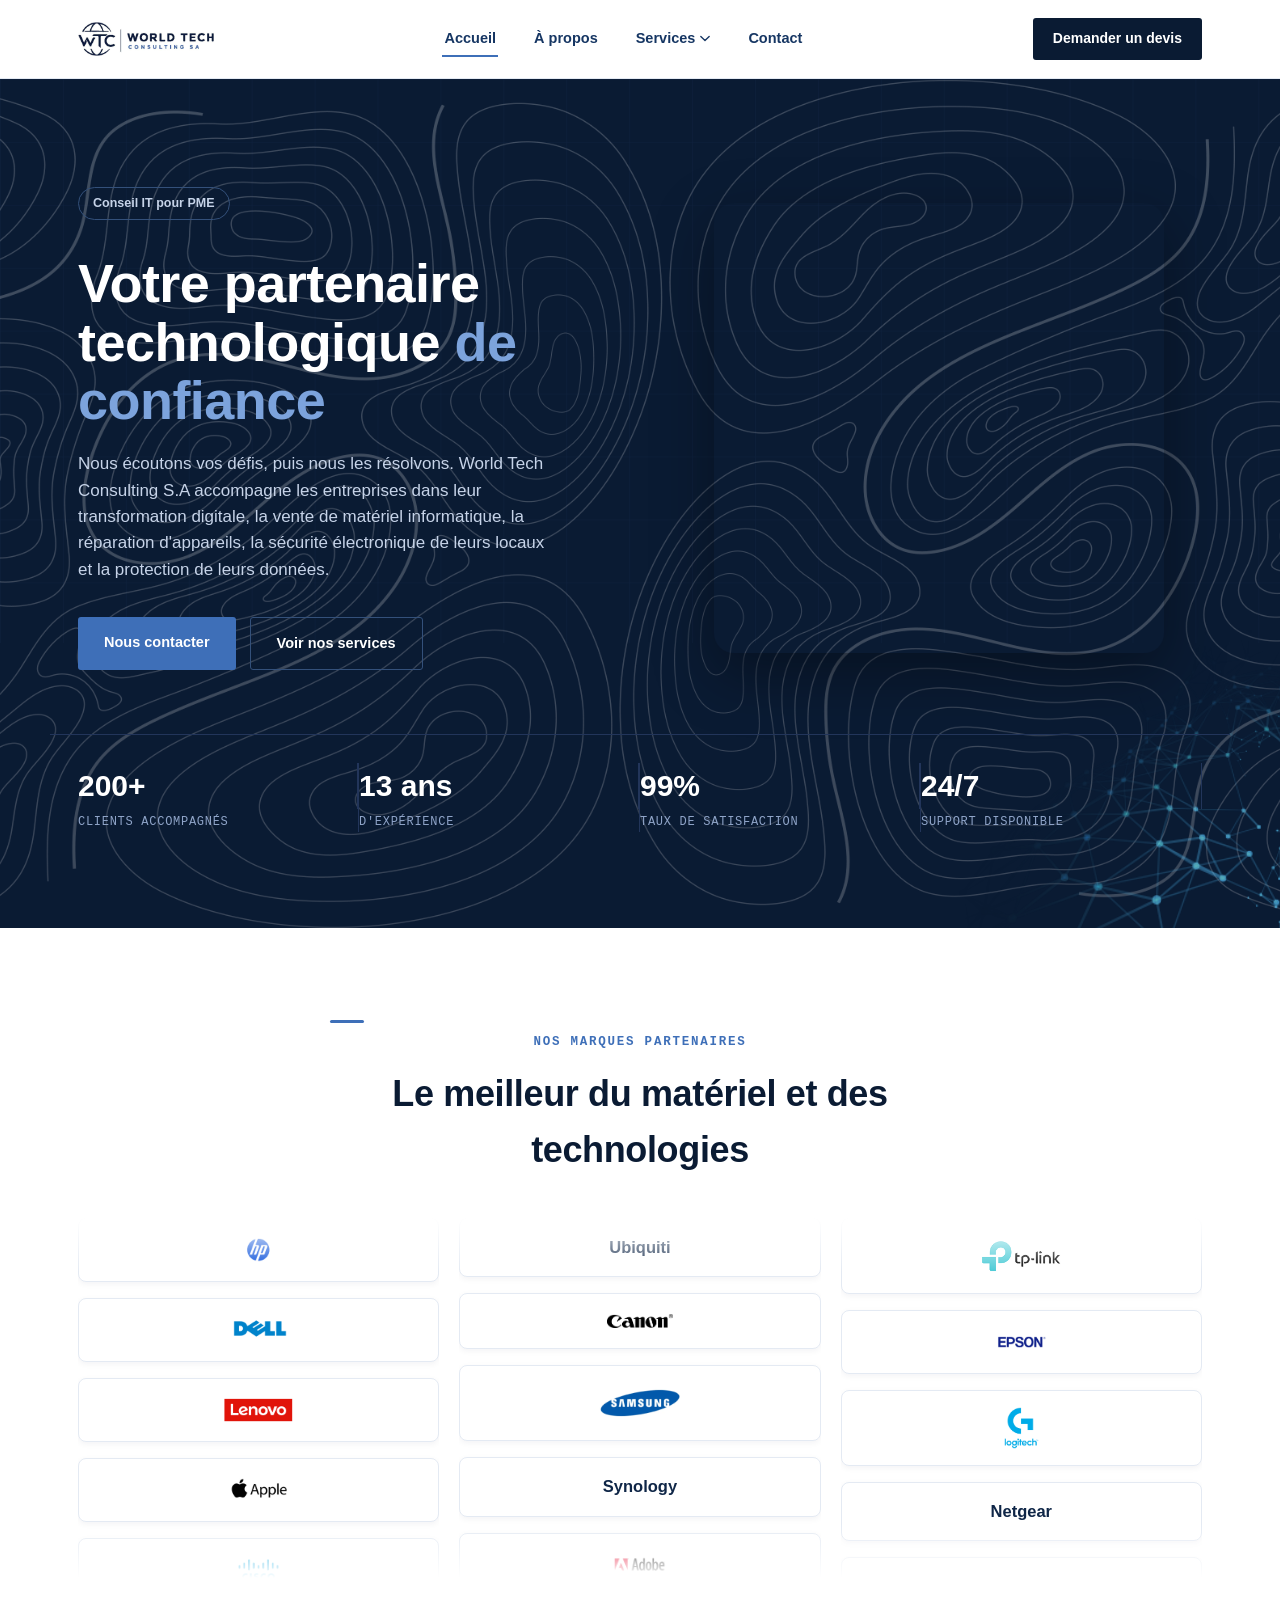
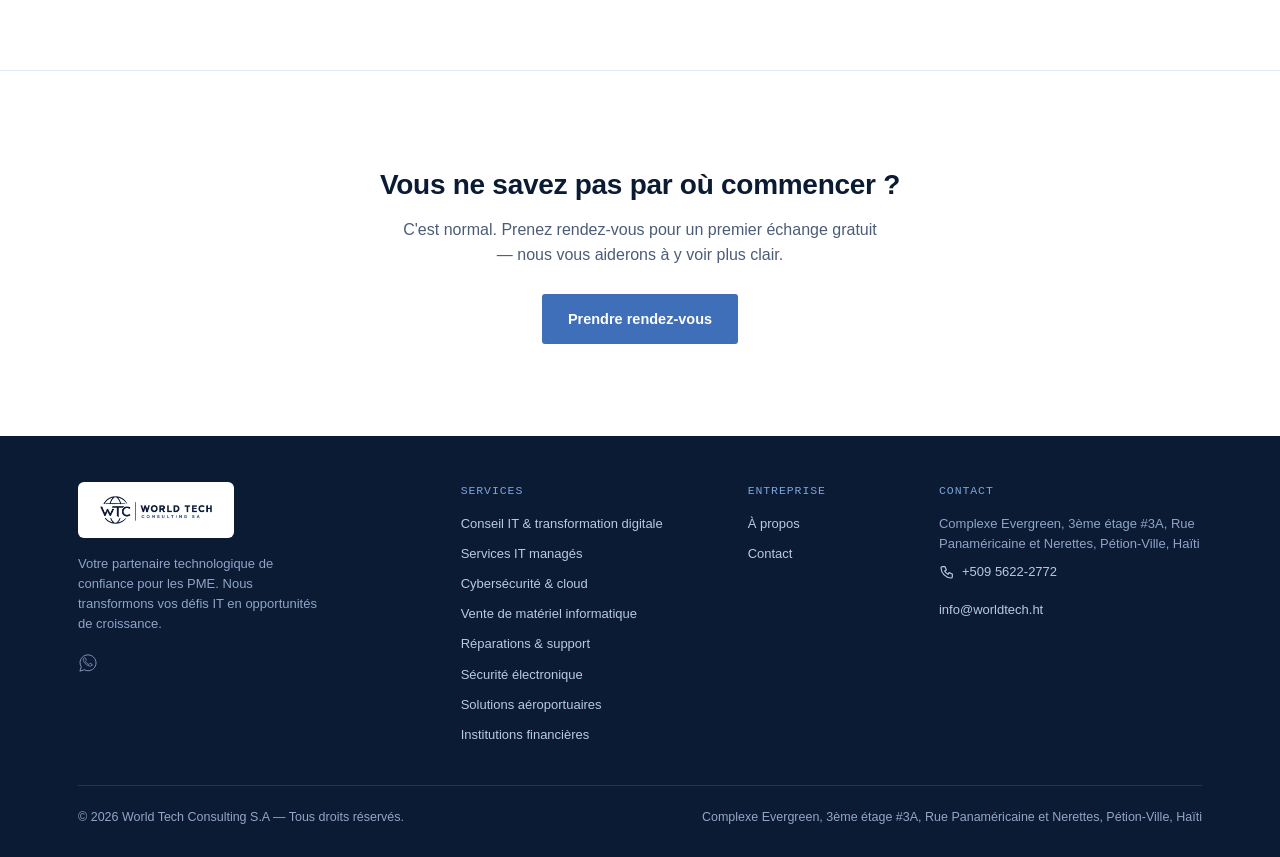
==== commit 192cdf5b: "Add files via upload" ====
--- a/index.html
+++ b/index.html
@@ -2,6 +2,8 @@
 <html lang="fr">
 <head>
 <meta charset="UTF-8">
+<meta http-equiv="Content-Security-Policy" content="default-src 'self'; script-src 'self'; style-src 'self' 'unsafe-inline'; img-src 'self' data:; font-src 'self'; connect-src 'self' https://api.emailjs.com; frame-src https://www.google.com; object-src 'none'; base-uri 'self'; form-action 'self'">
+<meta name="referrer" content="strict-origin-when-cross-origin">
 <meta name="viewport" content="width=device-width, initial-scale=1.0">
 <meta name="description" content="World Tech Consulting S.A — support technique, vente de matériel informatique, réparations et cybersécurité à Pétion-Ville, Haïti. Votre partenaire IT de confiance pour les PME.">
 <title>World Tech Consulting S.A | Solutions Informatiques en Haïti</title>
@@ -189,7 +191,7 @@
     <div class="section-head">
       <span class="eyebrow">Nos services</span>
       <h2>Des solutions IT adaptées à votre réalité</h2>
-      <p class="section-lead">Conseil, matériel, infrastructure managée ou cybersécurité — nous couvrons l'ensemble de vos besoins technologiques avec une approche sur mesure.</p>
+      <p class="section-lead">Conseil, matériel, infrastructure gérée ou cybersécurité — nous couvrons l'ensemble de vos besoins technologiques avec une approche sur mesure.</p>
     </div>
 
     <div class="service-block-photo">
@@ -226,7 +228,7 @@
         <p>Externalisez la gestion de votre infrastructure IT à une équipe d'experts dédiés. Nous assurons la surveillance, la maintenance et le support de vos systèmes pour que vous puissiez vous concentrer sur votre cœur de métier.</p>
         <ul class="service-checklist">
           <li>Surveillance proactive 24/7 de vos serveurs et réseaux</li>
-          <li>Helpdesk réactif avec un interlocuteur dédié</li>
+          <li>Assistance technique réactive avec un interlocuteur dédié</li>
           <li>Maintenance préventive et mises à jour planifiées</li>
           <li>Rapports mensuels de performance et recommandations</li>
         </ul>
@@ -268,7 +270,7 @@
         <p>Nous vous fournissons du matériel informatique de qualité — ordinateurs, serveurs, équipements réseau, imprimantes et périphériques — sélectionné selon vos besoins réels et votre budget. Chaque vente inclut la livraison, l'installation et la configuration sur site.</p>
         <ul class="service-checklist">
           <li>Ordinateurs portables et de bureau (professionnels et grand public)</li>
-          <li>Serveurs, NAS et équipements réseau (switches, routeurs, access points)</li>
+          <li>Serveurs, NAS et équipements réseau (commutateurs, routeurs, bornes Wi-Fi)</li>
           <li>Imprimantes, scanners et périphériques bureautiques</li>
           <li>Installation, configuration et mise en service incluses</li>
         </ul>
@@ -286,7 +288,7 @@
         </div>
         <h3>Réparations &amp; support technique</h3>
         <p class="service-sub">Votre appareil en panne ? On s'en occupe.</p>
-        <p>Réparation d'ordinateurs, laptops et mobiles, support technique, récupération de données et installation — nos techniciens certifiés interviennent rapidement pour minimiser votre temps d'arrêt.</p>
+        <p>Réparation d'ordinateurs fixes et portables et de mobiles, support technique, récupération de données et installation — nos techniciens certifiés interviennent rapidement pour minimiser votre temps d'arrêt.</p>
         <ul class="service-checklist">
           <li>Réparation matérielle : écran, batterie, carte mère</li>
           <li>Support technique et dépannage logiciel</li>
@@ -449,7 +451,7 @@
         <div class="cat-photo"><img src="assets/services/reseau-et-connectivite.webp" alt="" loading="lazy"></div>
         <div class="cat-icon"><img src="assets/icons/reseau-connectivite-white.png" alt="" class="cat-icon-img"></div>
         <h4>Réseau &amp; connectivité</h4>
-        <p>Routeurs, switches, access points et câblage réseau.</p>
+        <p>Routeurs, commutateurs (switches), bornes Wi-Fi et câblage réseau.</p>
         <div class="tag-row"><span>Cisco</span><span>Ubiquiti</span><span>TP-Link</span><span>Netgear</span></div>
       </div>
       <div class="cat-card">
@@ -463,7 +465,7 @@
         <div class="cat-photo"><img src="assets/services/ecrans-et-peripheriques.webp" alt="" loading="lazy"></div>
         <div class="cat-icon"><svg viewBox="0 0 24 24" fill="none"><rect x="3" y="4" width="18" height="12" rx="1.5" stroke="#fff" stroke-width="1.6"/><path d="M8 20h8" stroke="#fff" stroke-width="1.6"/></svg></div>
         <h4>Écrans &amp; périphériques</h4>
-        <p>Moniteurs, claviers, souris, webcams et accessoires bureautiques.</p>
+        <p>Moniteurs, claviers, souris, caméras web et accessoires bureautiques.</p>
         <div class="tag-row"><span>LG</span><span>Samsung</span><span>Dell</span><span>Logitech</span></div>
       </div>
       <div class="cat-card">
@@ -570,7 +572,7 @@
     <div class="section-head" style="text-align:center; margin:0 auto 20px;">
       <span class="eyebrow">Réparations &amp; support</span>
       <h2>Votre appareil en panne ? On s'en occupe.</h2>
-      <p class="section-lead" style="margin:14px auto 0;">Ordinateurs, laptops, mobiles, serveurs — nos techniciens certifiés diagnostiquent et réparent rapidement vos équipements pour minimiser votre temps d'arrêt.</p>
+      <p class="section-lead" style="margin:14px auto 0;">Ordinateurs, portables, mobiles, serveurs — nos techniciens certifiés diagnostiquent et réparent rapidement vos équipements pour minimiser votre temps d'arrêt.</p>
     </div>
     <div style="display:flex; gap:14px; justify-content:center; margin-bottom:56px; flex-wrap:wrap;">
       <a href="#contact" class="btn-primary">Nous contacter</a>
@@ -591,7 +593,7 @@
           <img src="assets/icons/reparation-appareils-blue.png" alt="" class="service-block-icon-img">
         </div>
         <h3>Réparation d'appareils</h3>
-        <p class="service-sub">Ordinateurs, laptops et mobiles</p>
+        <p class="service-sub">Ordinateurs de bureau, portables et mobiles</p>
         <p>Panne matérielle, écran cassé, batterie défaillante, surchauffe — nos techniciens diagnostiquent et réparent tous types d'appareils informatiques et mobiles avec des pièces d'origine.</p>
         <ul class="service-checklist">
           <li>Remplacement d'écran, clavier, batterie</li>
@@ -614,7 +616,7 @@
         <p class="service-sub">Assistance et dépannage expert</p>
         <p>Virus, lenteurs, problèmes réseau, logiciels qui ne démarrent plus — notre équipe intervient rapidement pour résoudre tous vos problèmes techniques, sur site ou à distance.</p>
         <ul class="service-checklist">
-          <li>Suppression de virus et malwares</li>
+          <li>Suppression de virus et de logiciels malveillants</li>
           <li>Optimisation et accélération des systèmes</li>
           <li>Dépannage réseau et connectivité</li>
           <li>Support à distance disponible</li>
@@ -812,8 +814,8 @@
         <p>Ces technologies, éprouvées depuis des décennies dans la protection bancaire à l'international, affichent un taux moyen de récupération des fonds volés d'environ 70&nbsp;% lorsqu'un dispositif de marquage est utilisé — un argument de poids compte tenu du contexte sécuritaire local.</p>
         <a href="#finance" class="btn-primary">Voir nos solutions financières</a>
       </div>
-      <div class="about-history-img" style="display:flex; align-items:center; justify-content:center;">
-        <svg viewBox="0 0 64 64" fill="none" style="width:44%; height:44%;"><path d="M32 6l20 8v14c0 14-8.5 22.5-20 28-11.5-5.5-20-14-20-28V14l20-8z" stroke="#fff" stroke-width="2.2" stroke-linejoin="round"/><path d="M32 20v24M26 24.5c0-2.5 2.5-4.5 6-4.5s6 2 6 4.5c0 5-12 3-12 8.5 0 2.5 2.5 4.5 6 4.5s6-2 6-4.5" stroke="#fff" stroke-width="2.2" stroke-linecap="round" stroke-linejoin="round"/></svg>
+      <div class="about-history-img">
+        <img src="assets/photos/finance/19_traceur_gps_localisation.jpg" alt="Traceur GPS discret avec repère de localisation affiché au-dessus du boîtier" style="object-position:center 55%;" loading="lazy">
       </div>
     </div>
   </div>
@@ -847,10 +849,10 @@
     <div class="section-head" style="text-align:center; margin:0 auto 36px;">
       <span class="eyebrow">Sites sensibles</span>
       <h2>Prévenir • Détecter • Vérifier • Réagir</h2>
-      <p class="section-lead" style="margin:14px auto 0; max-width:760px;">World Tech Consulting S.A propose des équipements de contrôle et de surveillance pour protéger les lieux sensibles : aéroports, ports, douanes, frontières, entrepôts, centres de données, bâtiments publics et grands événements.</p><p class="section-lead" style="margin:14px auto 0; max-width:760px;">De l'entrée du site jusqu'à la salle de contrôle, nous réunissons des technologies complémentaires de marques reconnues dans le monde entier : Rapiscan, Thruvision, Rohde &amp; Schwarz et Intellicene.</p>
+      <p class="section-lead" style="margin:14px auto 0; max-width:760px;">World Tech Consulting S.A propose des équipements de contrôle et de surveillance pour protéger les lieux sensibles : aéroports, ports, douanes, frontières, entrepôts, centres de données, bâtiments publics et grands événements.</p><p class="section-lead" style="margin:14px auto 0; max-width:760px;">De l'entrée du site jusqu'à la salle de contrôle, nous réunissons des technologies complémentaires de marques reconnues dans le monde entier : Rapiscan, Thruvision, Rohde &amp; Schwarz et Intelligence.</p>
     </div>
     <div class="wt-proof wt-proof-flush"><div><span class="wt-proof-n">13 ans</span><span class="wt-proof-l">d'expérience</span></div><div><span class="wt-proof-n">200+</span><span class="wt-proof-l">clients accompagnés</span></div><div><span class="wt-proof-n">10</span><span class="wt-proof-l">départements couverts</span></div></div>
-    <div class="table-responsive wt-table-wrap"><table class="table wt-table align-middle"><thead><tr><th scope="col">Étape</th><th scope="col">Ce que nous faisons</th><th scope="col">Marque</th></tr></thead><tbody><tr><th scope="row">1. Contrôle des bagages, marchandises et véhicules</th><td>Scanners à rayons X, détection d'explosifs et inspection sous les véhicules</td><td>Rapiscan</td></tr><tr><th scope="row">2. Contrôle des personnes à distance</th><td>Caméra qui repère les objets cachés sous les vêtements, sans toucher la personne</td><td>Thruvision</td></tr><tr><th scope="row">3. Scanner corporel de haute précision</th><td>Contrôle rapide et précis des personnes, dans le respect de la vie privée</td><td>Rohde &amp; Schwarz</td></tr><tr><th scope="row">4. Centre de contrôle et réaction</th><td>Toutes les alarmes et caméras réunies sur un seul écran pour réagir vite</td><td>Intellicene</td></tr></tbody></table></div>
+    <div class="table-responsive wt-table-wrap"><table class="table wt-table align-middle"><thead><tr><th scope="col">Étape</th><th scope="col">Ce que nous faisons</th><th scope="col">Marque</th></tr></thead><tbody><tr><th scope="row">1. Contrôle des bagages, marchandises et véhicules</th><td>Scanners à rayons X, détection d'explosifs et inspection sous les véhicules</td><td>Rapiscan</td></tr><tr><th scope="row">2. Contrôle des personnes à distance</th><td>Caméra qui repère les objets cachés sous les vêtements, sans toucher la personne</td><td>Thruvision</td></tr><tr><th scope="row">3. Scanner corporel de haute précision</th><td>Contrôle rapide et précis des personnes, dans le respect de la vie privée</td><td>Rohde &amp; Schwarz</td></tr><tr><th scope="row">4. Centre de contrôle et réaction</th><td>Toutes les alarmes et caméras réunies sur un seul écran pour réagir vite</td><td>Intelligence</td></tr></tbody></table></div>
   </div>
 </section>
 
@@ -888,8 +890,8 @@
 <p class="wt-note"><strong>Lieux recommandés</strong> : aéroports, centres de données, sites sensibles et contrôle des employés.</p></div></div>
 </div>
 <div class="accordion-item">
-  <h3 class="accordion-header"><button class="accordion-button collapsed" type="button" data-bs-toggle="collapse" data-bs-target="#c-securite-5" aria-expanded="false" aria-controls="c-securite-5"><span class="wt-acc-n">5</span><span class="wt-acc-title"><span class="wt-acc-line"><strong>Centre de contrôle sécurité</strong><span class="wt-brand">Intellicene</span></span><span class="wt-acc-sub">Tous vos systèmes de sécurité réunis sur un seul écran</span></span></button></h3>
-  <div id="c-securite-5" class="accordion-collapse collapse"><div class="accordion-body"><div class="wt-gallery"><figure class="wt-fig"><button type="button" class="wt-photo" data-bs-toggle="modal" data-bs-target="#photoModal" data-src="assets/photos/securite/13_intellicene_centre_de_controle.jpg" data-caption="Intellicene, centre de contrôle" aria-label="Agrandir : Intellicene, centre de contrôle"><img src="assets/photos/securite/13_intellicene_centre_de_controle.jpg" alt="Intellicene, centre de contrôle" loading="lazy"></button><figcaption>Intellicene, centre de contrôle</figcaption></figure></div><ul class="service-checklist" style="max-width:none;"><li><strong>Supervision</strong> : vue en temps réel de tout ce qui se passe sur vos sites</li><li>Réunit caméras, cartes, alarmes, capteurs, lecture de plaques, contrôle d'accès, détection incendie, radars et GPS</li><li><strong>Intervention</strong> : envoi des équipes sur le terrain et suivi de leur intervention</li><li><strong>Analyse</strong> : tableaux de bord, indicateurs et rapports</li><li>Des décisions plus rapides et plus faciles à vérifier</li></ul>
+  <h3 class="accordion-header"><button class="accordion-button collapsed" type="button" data-bs-toggle="collapse" data-bs-target="#c-securite-5" aria-expanded="false" aria-controls="c-securite-5"><span class="wt-acc-n">5</span><span class="wt-acc-title"><span class="wt-acc-line"><strong>Centre de contrôle sécurité</strong><span class="wt-brand">Intelligence</span></span><span class="wt-acc-sub">Tous vos systèmes de sécurité réunis sur un seul écran</span></span></button></h3>
+  <div id="c-securite-5" class="accordion-collapse collapse"><div class="accordion-body"><div class="wt-gallery"><figure class="wt-fig"><button type="button" class="wt-photo" data-bs-toggle="modal" data-bs-target="#photoModal" data-src="assets/photos/securite/13_intellicene_centre_de_controle.jpg" data-caption="Intelligence, centre de contrôle" aria-label="Agrandir : Intelligence, centre de contrôle"><img src="assets/photos/securite/13_intellicene_centre_de_controle.jpg" alt="Intelligence, centre de contrôle" loading="lazy"></button><figcaption>Intelligence, centre de contrôle</figcaption></figure></div><ul class="service-checklist" style="max-width:none;"><li><strong>Supervision</strong> : vue en temps réel de tout ce qui se passe sur vos sites</li><li>Réunit caméras, cartes, alarmes, capteurs, lecture de plaques, contrôle d'accès, détection incendie, radars et GPS</li><li><strong>Intervention</strong> : envoi des équipes sur le terrain et suivi de leur intervention</li><li><strong>Analyse</strong> : tableaux de bord, indicateurs et rapports</li><li>Des décisions plus rapides et plus faciles à vérifier</li></ul>
 <h4 class="wt-sub">Comment ça fonctionne</h4>
 <div class="wt-steps"><div class="wt-step"><span class="wt-step-n">1</span><div><strong>Collecter</strong><p>toutes les informations arrivent au même endroit : caméras, alarmes, capteurs, contrôle d&#x27;accès, incendie.</p></div></div><div class="wt-step"><span class="wt-step-n">2</span><div><strong>Comprendre</strong><p>le système relie les événements entre eux, les place sur une carte et applique vos procédures.</p></div></div><div class="wt-step"><span class="wt-step-n">3</span><div><strong>Réagir</strong><p>les bonnes équipes sont alertées et envoyées sur place, avec suivi en direct.</p></div></div><div class="wt-step"><span class="wt-step-n">4</span><div><strong>Analyser</strong><p>chaque incident est enregistré pour les rapports, les audits et les enquêtes.</p></div></div></div></div></div>
 </div>
@@ -928,7 +930,7 @@
 <section class="section section-alt">
   <div class="container">
     <div class="section-head" style="text-align:center; margin:0 auto 36px;"><span class="eyebrow">Couverture nationale</span><h2>Zone d'intervention</h2></div>
-    <div class="wt-zone"><p>Partout en Haïti, dans les 10 départements  :</p><div class="wt-chips"><span class="wt-chip">Ouest</span><span class="wt-chip">Artibonite</span><span class="wt-chip">Centre</span><span class="wt-chip">Nord</span><span class="wt-chip">Nord-Est</span><span class="wt-chip">Nord-Ouest</span><span class="wt-chip">Sud</span><span class="wt-chip">Sud-Est</span><span class="wt-chip">Grand&#x27;Anse</span><span class="wt-chip">Nippes</span></div><p>Aéroports, ports, postes frontaliers, entrepôts, bâtiments publics et entreprises privées.</p></div>
+    <div class="wt-zone"><p>Partout en Haïti, dans les 10 départements&nbsp;:</p><div class="wt-chips"><span class="wt-chip">Ouest</span><span class="wt-chip">Artibonite</span><span class="wt-chip">Centre</span><span class="wt-chip">Nord</span><span class="wt-chip">Nord-Est</span><span class="wt-chip">Nord-Ouest</span><span class="wt-chip">Sud</span><span class="wt-chip">Sud-Est</span><span class="wt-chip">Grand&#x27;Anse</span><span class="wt-chip">Nippes</span></div><p>Aéroports, ports, postes frontaliers, entrepôts, bâtiments publics et entreprises privées.</p></div>
   </div>
 </section>
 
@@ -1033,8 +1035,8 @@
   <div id="c-aeroport-12" class="accordion-collapse collapse"><div class="accordion-body"><div class="wt-gallery"><figure class="wt-fig"><button type="button" class="wt-photo" data-bs-toggle="modal" data-bs-target="#photoModal" data-src="assets/photos/aeroports/16_spotter_radar_zone_detection_drones.jpg" data-caption="Spotter Global, zone de détection de drones" aria-label="Agrandir : Spotter Global, zone de détection de drones"><img src="assets/photos/aeroports/16_spotter_radar_zone_detection_drones.jpg" alt="Spotter Global, zone de détection de drones" loading="lazy"></button><figcaption>Spotter Global, zone de détection de drones</figcaption></figure></div><ul class="service-checklist" style="max-width:none;"><li>Détection précoce des personnes, véhicules, bateaux et drones</li><li>Radars compacts : détection, classification et suivi automatiques</li><li>Orientation automatique des caméras vers la menace et réduction des fausses alarmes grâce à l'intelligence artificielle</li><li>Surveillance 24h/24, 7j/7, même en faible visibilité</li><li>Pour pistes, voies de circulation, périmètres et zones isolées</li></ul></div></div>
 </div>
 <div class="accordion-item">
-  <h3 class="accordion-header"><button class="accordion-button collapsed" type="button" data-bs-toggle="collapse" data-bs-target="#c-aeroport-13" aria-expanded="false" aria-controls="c-aeroport-13"><span class="wt-acc-n">13</span><span class="wt-acc-title"><span class="wt-acc-line"><strong>Centre de contrôle sécurité</strong><span class="wt-brand">Intellicene</span></span><span class="wt-acc-sub">Gestion des incidents</span></span></button></h3>
-  <div id="c-aeroport-13" class="accordion-collapse collapse"><div class="accordion-body"><div class="wt-gallery"><figure class="wt-fig"><button type="button" class="wt-photo" data-bs-toggle="modal" data-bs-target="#photoModal" data-src="assets/photos/aeroports/17_intellicene_centre_de_controle.jpg" data-caption="Intellicene, centre de contrôle" aria-label="Agrandir : Intellicene, centre de contrôle"><img src="assets/photos/aeroports/17_intellicene_centre_de_controle.jpg" alt="Intellicene, centre de contrôle" loading="lazy"></button><figcaption>Intellicene, centre de contrôle</figcaption></figure></div><ul class="service-checklist" style="max-width:none;"><li>Interface unique pour plusieurs sources vidéo et systèmes de sécurité</li><li>Croisement des données de différentes plateformes pour une vue d'ensemble</li><li>Surveillance continue, coordination et gestion des incidents</li><li>Pour terminal, périmètre, piste, fret, parkings et multi-sites</li></ul></div></div>
+  <h3 class="accordion-header"><button class="accordion-button collapsed" type="button" data-bs-toggle="collapse" data-bs-target="#c-aeroport-13" aria-expanded="false" aria-controls="c-aeroport-13"><span class="wt-acc-n">13</span><span class="wt-acc-title"><span class="wt-acc-line"><strong>Centre de contrôle sécurité</strong><span class="wt-brand">Intelligence</span></span><span class="wt-acc-sub">Gestion des incidents</span></span></button></h3>
+  <div id="c-aeroport-13" class="accordion-collapse collapse"><div class="accordion-body"><div class="wt-gallery"><figure class="wt-fig"><button type="button" class="wt-photo" data-bs-toggle="modal" data-bs-target="#photoModal" data-src="assets/photos/aeroports/17_intellicene_centre_de_controle.jpg" data-caption="Intelligence, centre de contrôle" aria-label="Agrandir : Intelligence, centre de contrôle"><img src="assets/photos/aeroports/17_intellicene_centre_de_controle.jpg" alt="Intelligence, centre de contrôle" loading="lazy"></button><figcaption>Intelligence, centre de contrôle</figcaption></figure></div><ul class="service-checklist" style="max-width:none;"><li>Interface unique pour plusieurs sources vidéo et systèmes de sécurité</li><li>Croisement des données de différentes plateformes pour une vue d'ensemble</li><li>Surveillance continue, coordination et gestion des incidents</li><li>Pour terminal, périmètre, piste, fret, parkings et multi-sites</li></ul></div></div>
 </div>
 <div class="accordion-item">
   <h3 class="accordion-header"><button class="accordion-button collapsed" type="button" data-bs-toggle="collapse" data-bs-target="#c-aeroport-14" aria-expanded="false" aria-controls="c-aeroport-14"><span class="wt-acc-n">14</span><span class="wt-acc-title"><span class="wt-acc-line"><strong>Parkings intelligents</strong><span class="wt-brand">Designa</span></span><span class="wt-acc-sub">Gestion du stationnement</span></span></button></h3>
@@ -1048,7 +1050,7 @@
 <section class="section">
   <div class="container">
     <div class="section-head" style="text-align:center; margin:0 auto 36px;"><span class="eyebrow">Couverture nationale</span><h2>Zone d'intervention</h2></div>
-    <div class="wt-zone"><p>Partout en Haïti, dans les 10 départements  :</p><div class="wt-chips"><span class="wt-chip">Ouest</span><span class="wt-chip">Artibonite</span><span class="wt-chip">Centre</span><span class="wt-chip">Nord</span><span class="wt-chip">Nord-Est</span><span class="wt-chip">Nord-Ouest</span><span class="wt-chip">Sud</span><span class="wt-chip">Sud-Est</span><span class="wt-chip">Grand&#x27;Anse</span><span class="wt-chip">Nippes</span></div><p>Aéroports, ports, postes frontaliers, fret et bâtiments administratifs.</p></div>
+    <div class="wt-zone"><p>Partout en Haïti, dans les 10 départements&nbsp;:</p><div class="wt-chips"><span class="wt-chip">Ouest</span><span class="wt-chip">Artibonite</span><span class="wt-chip">Centre</span><span class="wt-chip">Nord</span><span class="wt-chip">Nord-Est</span><span class="wt-chip">Nord-Ouest</span><span class="wt-chip">Sud</span><span class="wt-chip">Sud-Est</span><span class="wt-chip">Grand&#x27;Anse</span><span class="wt-chip">Nippes</span></div><p>Aéroports, ports, postes frontaliers, fret et bâtiments administratifs.</p></div>
   </div>
 </section>
 
@@ -1194,7 +1196,7 @@
 <section class="section section-alt">
   <div class="container">
     <div class="section-head" style="text-align:center; margin:0 auto 36px;"><span class="eyebrow">Couverture nationale</span><h2>Zone d'intervention</h2></div>
-    <div class="wt-zone"><p>Partout en Haïti, dans les 10 départements  :</p><div class="wt-chips"><span class="wt-chip">Ouest</span><span class="wt-chip">Artibonite</span><span class="wt-chip">Centre</span><span class="wt-chip">Nord</span><span class="wt-chip">Nord-Est</span><span class="wt-chip">Nord-Ouest</span><span class="wt-chip">Sud</span><span class="wt-chip">Sud-Est</span><span class="wt-chip">Grand&#x27;Anse</span><span class="wt-chip">Nippes</span></div><p>Sièges, agences, guichets automatiques et points de transfert.</p></div>
+    <div class="wt-zone"><p>Partout en Haïti, dans les 10 départements&nbsp;:</p><div class="wt-chips"><span class="wt-chip">Ouest</span><span class="wt-chip">Artibonite</span><span class="wt-chip">Centre</span><span class="wt-chip">Nord</span><span class="wt-chip">Nord-Est</span><span class="wt-chip">Nord-Ouest</span><span class="wt-chip">Sud</span><span class="wt-chip">Sud-Est</span><span class="wt-chip">Grand&#x27;Anse</span><span class="wt-chip">Nippes</span></div><p>Sièges, agences, guichets automatiques et points de transfert.</p></div>
   </div>
 </section>
 
@@ -1234,7 +1236,7 @@
       <div>
         <span class="eyebrow">Notre philosophie</span>
         <h3>La technologie comme levier de performance, de sécurité et de continuité</h3>
-        <p>Fondée en 2013, World Tech Consulting S.A. (WTC S.A.) est une entreprise spécialisée dans la conception, l'intégration, l'installation et la maintenance de solutions technologiques adaptées aux besoins des organisations : infrastructures réseau, connectivité professionnelle, cybersécurité, télécommunications, vidéosurveillance et sécurité électronique, ainsi que support et maintenance des systèmes.</p>
+        <p>Fondée en 2013, World Tech Consulting S.A (WTC S.A) est une entreprise spécialisée dans la conception, l'intégration, l'installation et la maintenance de solutions technologiques adaptées aux besoins des organisations : infrastructures réseau, connectivité professionnelle, cybersécurité, télécommunications, vidéosurveillance et sécurité électronique, ainsi que support et maintenance des systèmes.</p>
         <p>Notre approche repose sur une vision globale de vos infrastructures : comprendre vos besoins, concevoir la solution adaptée, assurer son déploiement, puis vous accompagner dans la durée. Notre objectif est de vous permettre de disposer d'environnements technologiques fiables, performants et sécuritaires.</p>
         <p>Grâce à une équipe multidisciplinaire — ingénieurs réseaux, intégrateurs systèmes, spécialistes en sécurité électronique, techniciens certifiés et gestionnaires de projet — nous prenons en charge vos projets de bout en bout, des études préliminaires jusqu'au suivi et à la maintenance de vos installations.</p>
         <a href="#contact" class="btn-primary">Nous contacter</a>
@@ -1406,7 +1408,7 @@
   <div class="container" style="max-width:820px; text-align:center;">
     <span class="eyebrow">Un partenaire technologique à vos côtés</span>
     <h2 style="margin:10px 0 18px;">Notre intervention ne s'arrête pas à l'installation</h2>
-    <p class="section-lead" style="margin:0 auto;">Chez World Tech Consulting S.A., nous accompagnons nos clients dans la durée afin de contribuer à la fiabilité, à la sécurité et à l'évolution de leurs infrastructures technologiques.</p>
+    <p class="section-lead" style="margin:0 auto;">Chez World Tech Consulting S.A, nous accompagnons nos clients dans la durée afin de contribuer à la fiabilité, à la sécurité et à l'évolution de leurs infrastructures technologiques.</p>
   </div>
 </section>
 
@@ -1456,7 +1458,7 @@
           </div>
           <div class="contact-row">
             <svg class="ic" viewBox="0 0 22 22" fill="none"><path d="M4 5h14v12H4z" stroke="#3E6FB8" stroke-width="1.6"/><path d="M4 6l7 6 7-6" stroke="#3E6FB8" stroke-width="1.6"/></svg>
-            <div><strong>Email</strong><span><a href="mailto:info@worldtech.ht">info@worldtech.ht</a></span></div>
+            <div><strong>E-mail</strong><span><a href="mailto:info@worldtech.ht">info@worldtech.ht</a></span></div>
           </div>
           <div class="contact-row">
             <svg class="ic" viewBox="0 0 22 22" fill="none"><circle cx="11" cy="11" r="8" stroke="#3E6FB8" stroke-width="1.6"/><path d="M11 6.5V11l3.5 2" stroke="#3E6FB8" stroke-width="1.6" stroke-linecap="round"/></svg>
@@ -1477,23 +1479,23 @@
           <input type="text" name="website" id="websiteField" style="position:absolute; left:-9999px; top:-9999px;" tabindex="-1" autocomplete="off" aria-hidden="true">
           <div class="col-md-6">
             <label class="form-label" for="f-nom">Nom complet *</label>
-            <input class="form-control" type="text" name="nom" id="f-nom" placeholder="Cezard James" required>
+            <input class="form-control" type="text" name="nom" id="f-nom" placeholder="Votre nom et prénom" maxlength="80" autocomplete="name" required>
           </div>
           <div class="col-md-6">
-            <label class="form-label" for="f-email">Email *</label>
-            <input class="form-control" type="email" name="email" id="f-email" placeholder="cezard.james@entreprise.ht" required>
+            <label class="form-label" for="f-email">E-mail *</label>
+            <input class="form-control" type="email" name="email" id="f-email" placeholder="vous@entreprise.ht" maxlength="120" autocomplete="email" required>
           </div>
           <div class="col-md-6">
             <label class="form-label" for="f-entreprise">Entreprise</label>
-            <input class="form-control" type="text" name="entreprise" id="f-entreprise" placeholder="Nom de votre société">
+            <input class="form-control" type="text" name="entreprise" id="f-entreprise" placeholder="Nom de votre société" maxlength="100" autocomplete="organization">
           </div>
           <div class="col-md-6">
             <label class="form-label" for="f-sujet">Sujet</label>
-            <input class="form-control" type="text" name="sujet" id="f-sujet" placeholder="Ex: Audit IT, Migration cloud...">
+            <input class="form-control" type="text" name="sujet" id="f-sujet" placeholder="Ex. : audit IT, migration vers le cloud…" maxlength="120">
           </div>
           <div class="col-12">
             <label class="form-label" for="f-message">Message *</label>
-            <textarea class="form-control" name="message" id="f-message" rows="4" placeholder="Décrivez votre projet ou vos besoins en quelques lignes..." required></textarea>
+            <textarea class="form-control" name="message" id="f-message" rows="4" maxlength="2000" placeholder="Décrivez votre projet ou vos besoins en quelques lignes…" required></textarea>
           </div>
           <div class="col-12">
             <button type="submit" class="btn-primary w-100" style="text-align:center; border:none; cursor:pointer;">Envoyer le message</button>
@@ -1590,7 +1592,7 @@
     </div>
     </div>
     <div class="footer-bottom">
-      <span>&copy; 2026 World Tech Consulting S.A. Tous droits réservés.</span>
+      <span>&copy; 2026 World Tech Consulting S.A — Tous droits réservés.</span>
       <span>Complexe Evergreen, 3ème étage #3A, Rue Panaméricaine et Nerettes, Pétion-Ville, Haïti</span>
     </div>
   </div>
